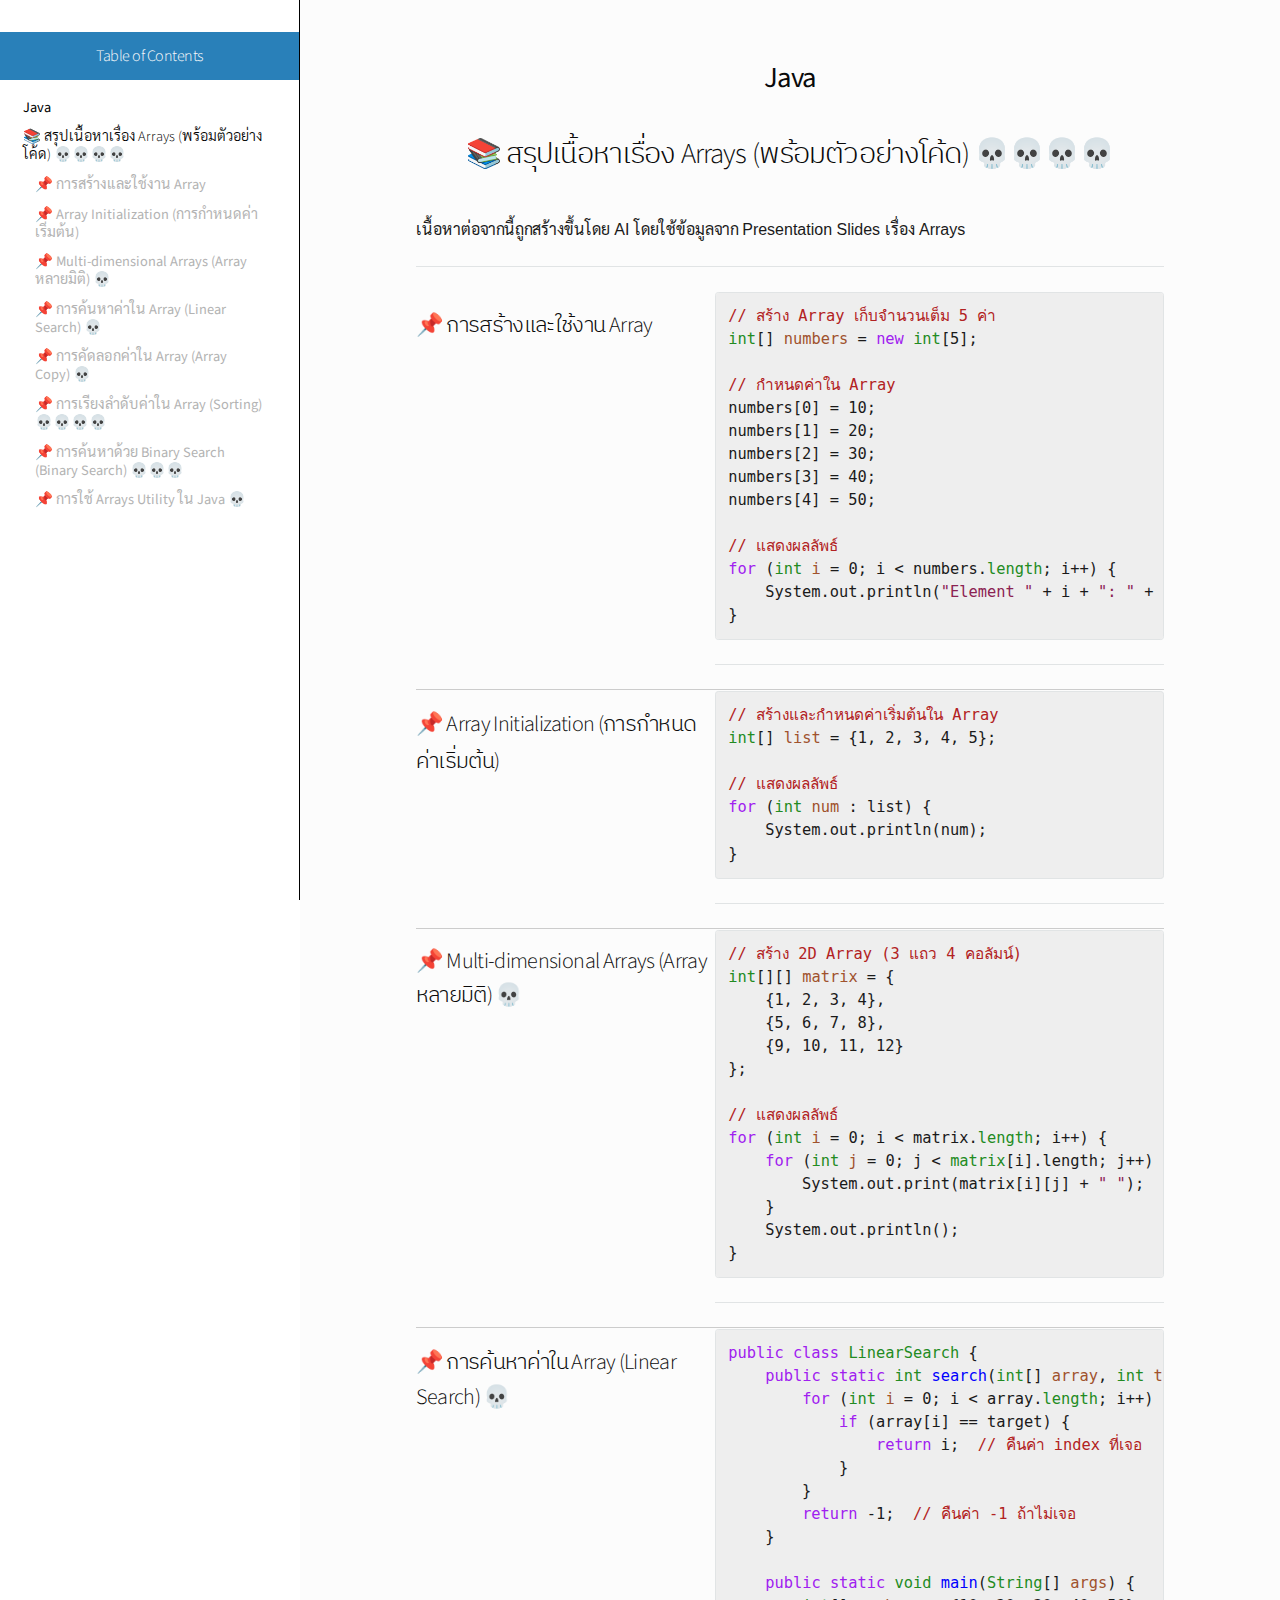
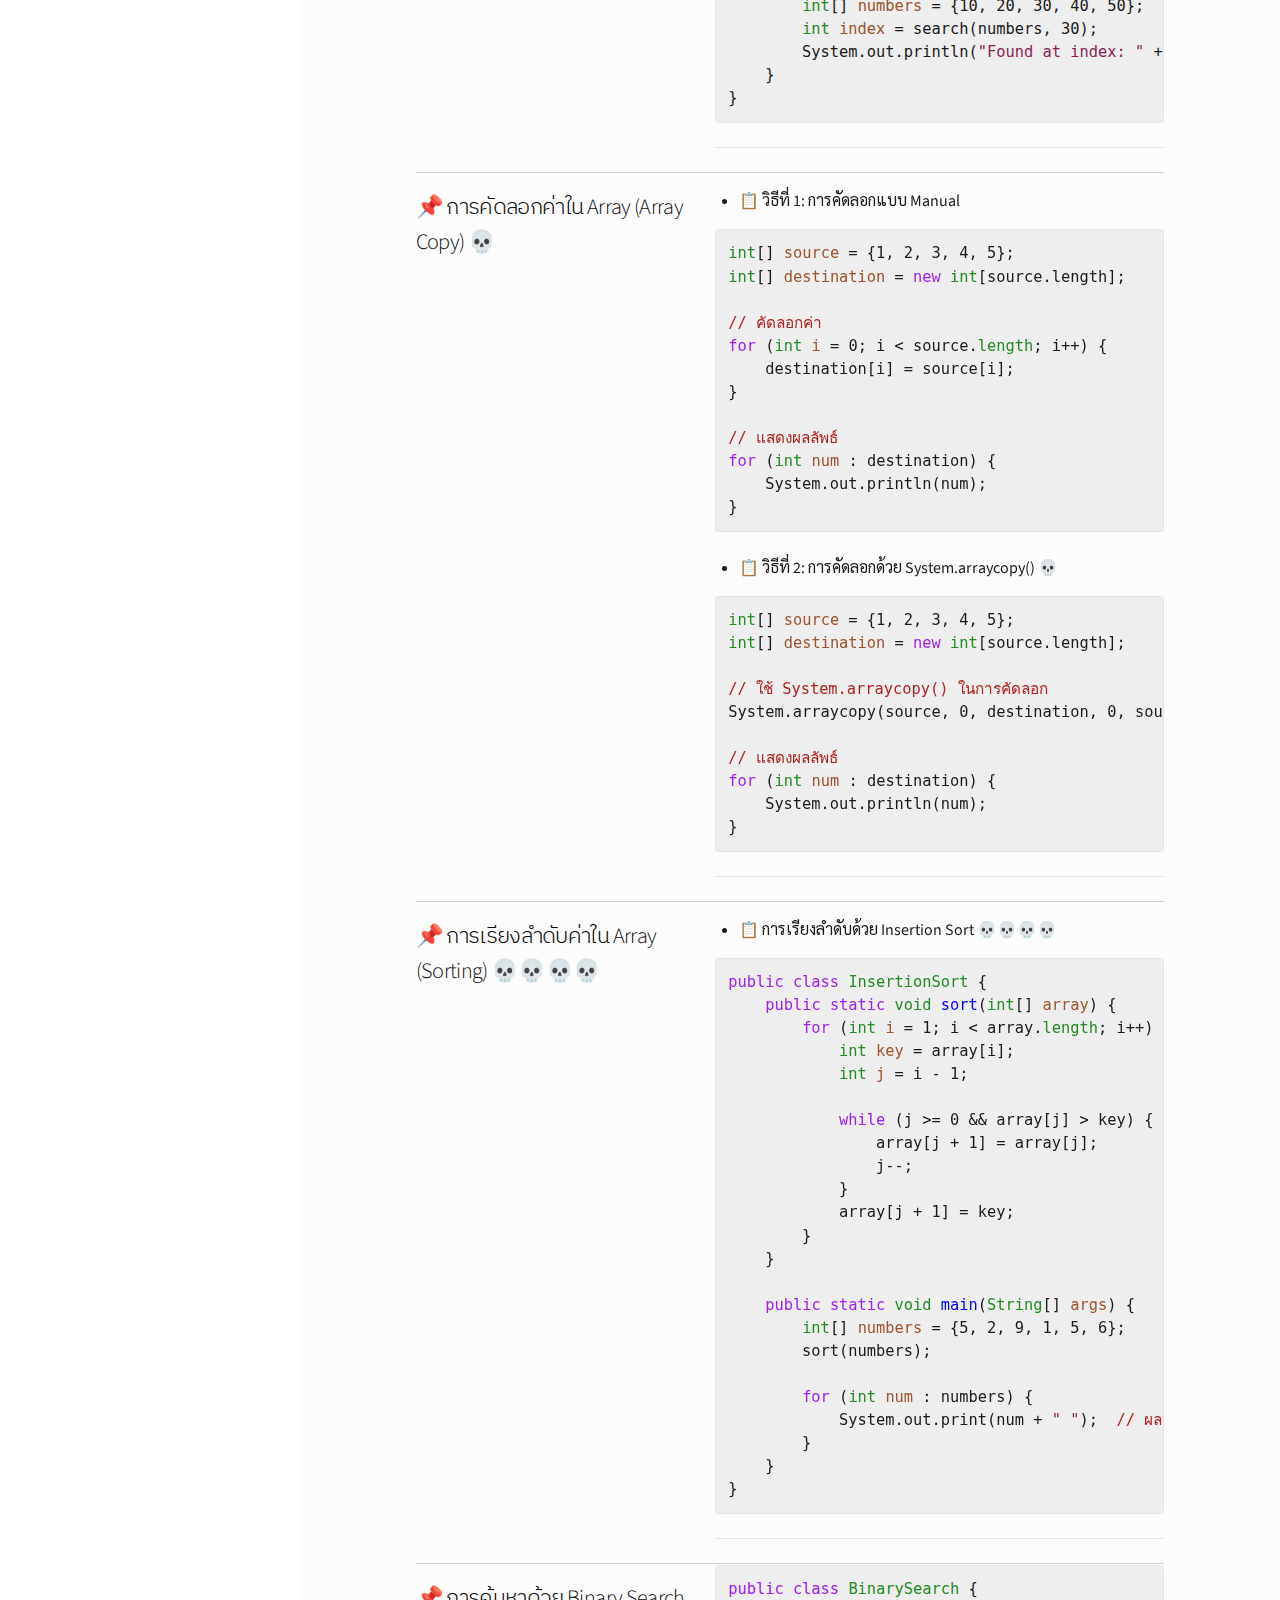
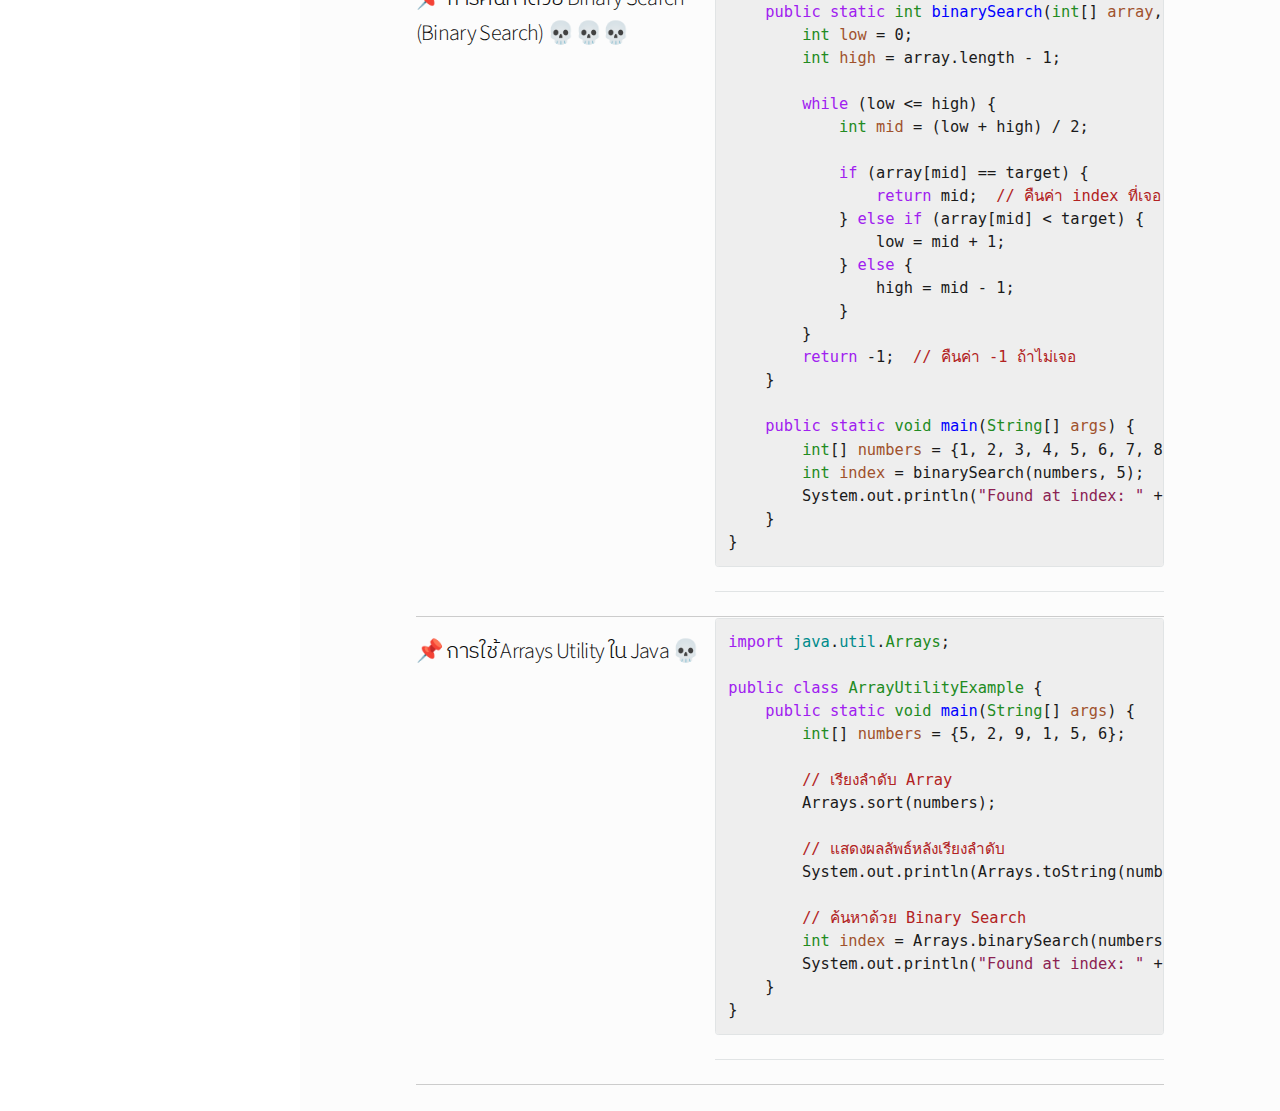
==== public/arrays.html @ 835277ab "initial commit" ====
<?xml version="1.0" encoding="utf-8"?>
<!DOCTYPE html PUBLIC "-//W3C//DTD XHTML 1.0 Strict//EN"
"http://www.w3.org/TR/xhtml1/DTD/xhtml1-strict.dtd">
<html xmlns="http://www.w3.org/1999/xhtml" lang="en" xml:lang="en">
<head>
<meta http-equiv="Content-Type" content="text/html;charset=utf-8" />
<meta name="viewport" content="width=device-width, initial-scale=1" />
<title>&lrm;</title>
<meta name="generator" content="Org Mode" />

<link rel="stylesheet" href="readtheorg.css" />
<link rel="stylesheet" href="rethink_inline.css" />
<link rel="stylesheet" href="src.css" />
<script src="https://ajax.googleapis.com/ajax/libs/jquery/2.1.3/jquery.min.js"></script>
<script src="https://maxcdn.bootstrapcdn.com/bootstrap/3.3.4/js/bootstrap.min.js"></script>
<script type="text/javascript" src="https://fniessen.github.io/org-html-themes/src/lib/js/jquery.stickytableheaders.min.js"></script>
<script type="text/javascript" src="https://fniessen.github.io/org-html-themes/src/readtheorg_theme/js/search.js"></script>
<script type="text/javascript" src="https://fniessen.github.io/org-html-themes/src/readtheorg_theme/js/readtheorg.js"></script>
</head>
<body>
<div id="content" class="content">
<div id="table-of-contents" role="doc-toc">
<h2>Table of Contents</h2>
<div id="text-table-of-contents" role="doc-toc">
<ul>
<li><a href="#orgba8ae16"><b>Java</b></a></li>
<li><a href="#org6c2ae4c">📚 สรุปเนื้อหาเรื่อง Arrays (พร้อมตัวอย่างโค้ด) 💀💀💀💀</a>
<ul>
<li><a href="#orgf9ac65a">📌 การสร้างและใช้งาน Array</a></li>
<li><a href="#org10463c4">📌 Array Initialization (การกำหนดค่าเริ่มต้น)</a></li>
<li><a href="#org6b48ac8">📌 Multi-dimensional Arrays (Array หลายมิติ) 💀</a></li>
<li><a href="#org9be38f9">📌 การค้นหาค่าใน Array (Linear Search) 💀</a></li>
<li><a href="#org28317d0">📌 การคัดลอกค่าใน Array (Array Copy) 💀</a></li>
<li><a href="#orgfc214a1">📌 การเรียงลำดับค่าใน Array (Sorting) 💀💀💀💀</a></li>
<li><a href="#org8a6f47d">📌 การค้นหาด้วย Binary Search (Binary Search) 💀💀💀</a></li>
<li><a href="#orgbdc8173">📌 การใช้ Arrays Utility ใน Java 💀</a></li>
</ul>
</li>
</ul>
</div>
</div>
<div id="outline-container-orgba8ae16" class="outline-2">
<h2 id="orgba8ae16"><a href="./index.html"><b>Java</b></a></h2>
</div>
<div id="outline-container-org6c2ae4c" class="outline-2">
<h2 id="org6c2ae4c">📚 สรุปเนื้อหาเรื่อง Arrays (พร้อมตัวอย่างโค้ด) 💀💀💀💀</h2>
<div class="outline-text-2" id="text-org6c2ae4c">
<p>
<b>เนื้อหาต่อจากนี้ถูกสร้างขึ้นโดย AI โดยใช้ข้อมูลจาก Presentation Slides เรื่อง Arrays</b>
</p>

<hr />
</div>

<div id="outline-container-orgf9ac65a" class="outline-3">
<h3 id="orgf9ac65a">📌 การสร้างและใช้งาน Array</h3>
<div class="outline-text-3" id="text-orgf9ac65a">
<div class="org-src-container">
<pre class="src src-java"><span class="org-comment-delimiter">// </span><span class="org-comment">&#3626;&#3619;&#3657;&#3634;&#3591; Array &#3648;&#3585;&#3655;&#3610;&#3592;&#3635;&#3609;&#3623;&#3609;&#3648;&#3605;&#3655;&#3617; 5 &#3588;&#3656;&#3634;</span>
<span class="org-type">int</span>[] <span class="org-variable-name">numbers</span> = <span class="org-keyword">new</span> <span class="org-type">int</span>[5];

<span class="org-comment-delimiter">// </span><span class="org-comment">&#3585;&#3635;&#3627;&#3609;&#3604;&#3588;&#3656;&#3634;&#3651;&#3609; Array</span>
numbers[0] = 10;
numbers[1] = 20;
numbers[2] = 30;
numbers[3] = 40;
numbers[4] = 50;

<span class="org-comment-delimiter">// </span><span class="org-comment">&#3649;&#3626;&#3604;&#3591;&#3612;&#3621;&#3621;&#3633;&#3614;&#3608;&#3660;</span>
<span class="org-keyword">for</span> (<span class="org-type">int</span> <span class="org-variable-name">i</span> = 0; i &lt; numbers.<span class="org-type">length</span>; i++) {
    System.out.println(<span class="org-string">"Element "</span> + i + <span class="org-string">": "</span> + numbers[i]);
}
</pre>
</div>

<hr />
</div>
</div>

<div id="outline-container-org10463c4" class="outline-3">
<h3 id="org10463c4">📌 Array Initialization (การกำหนดค่าเริ่มต้น)</h3>
<div class="outline-text-3" id="text-org10463c4">
<div class="org-src-container">
<pre class="src src-java"><span class="org-comment-delimiter">// </span><span class="org-comment">&#3626;&#3619;&#3657;&#3634;&#3591;&#3649;&#3621;&#3632;&#3585;&#3635;&#3627;&#3609;&#3604;&#3588;&#3656;&#3634;&#3648;&#3619;&#3636;&#3656;&#3617;&#3605;&#3657;&#3609;&#3651;&#3609; Array</span>
<span class="org-type">int</span>[] <span class="org-variable-name">list</span> = {1, 2, 3, 4, 5};

<span class="org-comment-delimiter">// </span><span class="org-comment">&#3649;&#3626;&#3604;&#3591;&#3612;&#3621;&#3621;&#3633;&#3614;&#3608;&#3660;</span>
<span class="org-keyword">for</span> (<span class="org-type">int</span> <span class="org-variable-name">num</span> : list) {
    System.out.println(num);
}
</pre>
</div>

<hr />
</div>
</div>

<div id="outline-container-org6b48ac8" class="outline-3">
<h3 id="org6b48ac8">📌 Multi-dimensional Arrays (Array หลายมิติ) 💀</h3>
<div class="outline-text-3" id="text-org6b48ac8">
<div class="org-src-container">
<pre class="src src-java"><span class="org-comment-delimiter">// </span><span class="org-comment">&#3626;&#3619;&#3657;&#3634;&#3591; 2D Array (3 &#3649;&#3606;&#3623; 4 &#3588;&#3629;&#3621;&#3633;&#3617;&#3609;&#3660;)</span>
<span class="org-type">int</span>[][] <span class="org-variable-name">matrix</span> = {
    {1, 2, 3, 4},
    {5, 6, 7, 8},
    {9, 10, 11, 12}
};

<span class="org-comment-delimiter">// </span><span class="org-comment">&#3649;&#3626;&#3604;&#3591;&#3612;&#3621;&#3621;&#3633;&#3614;&#3608;&#3660;</span>
<span class="org-keyword">for</span> (<span class="org-type">int</span> <span class="org-variable-name">i</span> = 0; i &lt; matrix.<span class="org-type">length</span>; i++) {
    <span class="org-keyword">for</span> (<span class="org-type">int</span> <span class="org-variable-name">j</span> = 0; j &lt; <span class="org-type">matrix</span>[i].length; j++) {
        System.out.print(matrix[i][j] + <span class="org-string">" "</span>);
    }
    System.out.println();
}
</pre>
</div>

<hr />
</div>
</div>

<div id="outline-container-org9be38f9" class="outline-3">
<h3 id="org9be38f9">📌 การค้นหาค่าใน Array (Linear Search) 💀</h3>
<div class="outline-text-3" id="text-org9be38f9">
<div class="org-src-container">
<pre class="src src-java"><span class="org-keyword">public</span> <span class="org-keyword">class</span> <span class="org-type">LinearSearch</span> {
    <span class="org-keyword">public</span> <span class="org-keyword">static</span> <span class="org-type">int</span> <span class="org-function-name">search</span>(<span class="org-type">int</span>[] <span class="org-variable-name">array</span>, <span class="org-type">int</span> <span class="org-variable-name">target</span>) {
        <span class="org-keyword">for</span> (<span class="org-type">int</span> <span class="org-variable-name">i</span> = 0; i &lt; array.<span class="org-type">length</span>; i++) {
            <span class="org-keyword">if</span> (array[i] == target) {
                <span class="org-keyword">return</span> i;  <span class="org-comment-delimiter">// </span><span class="org-comment">&#3588;&#3639;&#3609;&#3588;&#3656;&#3634; index &#3607;&#3637;&#3656;&#3648;&#3592;&#3629;</span>
            }
        }
        <span class="org-keyword">return</span> -1;  <span class="org-comment-delimiter">// </span><span class="org-comment">&#3588;&#3639;&#3609;&#3588;&#3656;&#3634; -1 &#3606;&#3657;&#3634;&#3652;&#3617;&#3656;&#3648;&#3592;&#3629;</span>
    }

    <span class="org-keyword">public</span> <span class="org-keyword">static</span> <span class="org-type">void</span> <span class="org-function-name">main</span>(<span class="org-type">String</span>[] <span class="org-variable-name">args</span>) {
        <span class="org-type">int</span>[] <span class="org-variable-name">numbers</span> = {10, 20, 30, 40, 50};
        <span class="org-type">int</span> <span class="org-variable-name">index</span> = search(numbers, 30);
        System.out.println(<span class="org-string">"Found at index: "</span> + index);  <span class="org-comment-delimiter">// </span><span class="org-comment">&#3612;&#3621;&#3621;&#3633;&#3614;&#3608;&#3660;: Found at index: 2</span>
    }
}
</pre>
</div>

<hr />
</div>
</div>

<div id="outline-container-org28317d0" class="outline-3">
<h3 id="org28317d0">📌 การคัดลอกค่าใน Array (Array Copy) 💀</h3>
<div class="outline-text-3" id="text-org28317d0">
<ul class="org-ul">
<li>📋 <b>วิธีที่ 1: การคัดลอกแบบ Manual</b></li>
</ul>
<div class="org-src-container">
<pre class="src src-java"><span class="org-type">int</span>[] <span class="org-variable-name">source</span> = {1, 2, 3, 4, 5};
<span class="org-type">int</span>[] <span class="org-variable-name">destination</span> = <span class="org-keyword">new</span> <span class="org-type">int</span>[source.length];

<span class="org-comment-delimiter">// </span><span class="org-comment">&#3588;&#3633;&#3604;&#3621;&#3629;&#3585;&#3588;&#3656;&#3634;</span>
<span class="org-keyword">for</span> (<span class="org-type">int</span> <span class="org-variable-name">i</span> = 0; i &lt; source.<span class="org-type">length</span>; i++) {
    destination[i] = source[i];
}

<span class="org-comment-delimiter">// </span><span class="org-comment">&#3649;&#3626;&#3604;&#3591;&#3612;&#3621;&#3621;&#3633;&#3614;&#3608;&#3660;</span>
<span class="org-keyword">for</span> (<span class="org-type">int</span> <span class="org-variable-name">num</span> : destination) {
    System.out.println(num);
}
</pre>
</div>

<ul class="org-ul">
<li>📋 <b>วิธีที่ 2: การคัดลอกด้วย System.arraycopy()</b> 💀</li>
</ul>
<div class="org-src-container">
<pre class="src src-java"><span class="org-type">int</span>[] <span class="org-variable-name">source</span> = {1, 2, 3, 4, 5};
<span class="org-type">int</span>[] <span class="org-variable-name">destination</span> = <span class="org-keyword">new</span> <span class="org-type">int</span>[source.length];

<span class="org-comment-delimiter">// </span><span class="org-comment">&#3651;&#3594;&#3657; System.arraycopy() &#3651;&#3609;&#3585;&#3634;&#3619;&#3588;&#3633;&#3604;&#3621;&#3629;&#3585;</span>
System.arraycopy(source, 0, destination, 0, source.length);

<span class="org-comment-delimiter">// </span><span class="org-comment">&#3649;&#3626;&#3604;&#3591;&#3612;&#3621;&#3621;&#3633;&#3614;&#3608;&#3660;</span>
<span class="org-keyword">for</span> (<span class="org-type">int</span> <span class="org-variable-name">num</span> : destination) {
    System.out.println(num);
}
</pre>
</div>

<hr />
</div>
</div>

<div id="outline-container-orgfc214a1" class="outline-3">
<h3 id="orgfc214a1">📌 การเรียงลำดับค่าใน Array (Sorting) 💀💀💀💀</h3>
<div class="outline-text-3" id="text-orgfc214a1">
<ul class="org-ul">
<li>📋 <b>การเรียงลำดับด้วย Insertion Sort</b> 💀💀💀💀</li>
</ul>
<div class="org-src-container">
<pre class="src src-java"><span class="org-keyword">public</span> <span class="org-keyword">class</span> <span class="org-type">InsertionSort</span> {
    <span class="org-keyword">public</span> <span class="org-keyword">static</span> <span class="org-type">void</span> <span class="org-function-name">sort</span>(<span class="org-type">int</span>[] <span class="org-variable-name">array</span>) {
        <span class="org-keyword">for</span> (<span class="org-type">int</span> <span class="org-variable-name">i</span> = 1; i &lt; array.<span class="org-type">length</span>; i++) {
            <span class="org-type">int</span> <span class="org-variable-name">key</span> = array[i];
            <span class="org-type">int</span> <span class="org-variable-name">j</span> = i - 1;

            <span class="org-keyword">while</span> (j &gt;= 0 &amp;&amp; array[j] &gt; key) {
                array[j + 1] = array[j];
                j--;
            }
            array[j + 1] = key;
        }
    }

    <span class="org-keyword">public</span> <span class="org-keyword">static</span> <span class="org-type">void</span> <span class="org-function-name">main</span>(<span class="org-type">String</span>[] <span class="org-variable-name">args</span>) {
        <span class="org-type">int</span>[] <span class="org-variable-name">numbers</span> = {5, 2, 9, 1, 5, 6};
        sort(numbers);

        <span class="org-keyword">for</span> (<span class="org-type">int</span> <span class="org-variable-name">num</span> : numbers) {
            System.out.print(num + <span class="org-string">" "</span>);  <span class="org-comment-delimiter">// </span><span class="org-comment">&#3612;&#3621;&#3621;&#3633;&#3614;&#3608;&#3660;: 1 2 5 5 6 9</span>
        }
    }
}
</pre>
</div>

<hr />
</div>
</div>

<div id="outline-container-org8a6f47d" class="outline-3">
<h3 id="org8a6f47d">📌 การค้นหาด้วย Binary Search (Binary Search) 💀💀💀</h3>
<div class="outline-text-3" id="text-org8a6f47d">
<div class="org-src-container">
<pre class="src src-java"><span class="org-keyword">public</span> <span class="org-keyword">class</span> <span class="org-type">BinarySearch</span> {
    <span class="org-keyword">public</span> <span class="org-keyword">static</span> <span class="org-type">int</span> <span class="org-function-name">binarySearch</span>(<span class="org-type">int</span>[] <span class="org-variable-name">array</span>, <span class="org-type">int</span> <span class="org-variable-name">target</span>) {
        <span class="org-type">int</span> <span class="org-variable-name">low</span> = 0;
        <span class="org-type">int</span> <span class="org-variable-name">high</span> = array.length - 1;

        <span class="org-keyword">while</span> (low &lt;= high) {
            <span class="org-type">int</span> <span class="org-variable-name">mid</span> = (low + high) / 2;

            <span class="org-keyword">if</span> (array[mid] == target) {
                <span class="org-keyword">return</span> mid;  <span class="org-comment-delimiter">// </span><span class="org-comment">&#3588;&#3639;&#3609;&#3588;&#3656;&#3634; index &#3607;&#3637;&#3656;&#3648;&#3592;&#3629;</span>
            } <span class="org-keyword">else</span> <span class="org-keyword">if</span> (array[mid] &lt; target) {
                low = mid + 1;
            } <span class="org-keyword">else</span> {
                high = mid - 1;
            }
        }
        <span class="org-keyword">return</span> -1;  <span class="org-comment-delimiter">// </span><span class="org-comment">&#3588;&#3639;&#3609;&#3588;&#3656;&#3634; -1 &#3606;&#3657;&#3634;&#3652;&#3617;&#3656;&#3648;&#3592;&#3629;</span>
    }

    <span class="org-keyword">public</span> <span class="org-keyword">static</span> <span class="org-type">void</span> <span class="org-function-name">main</span>(<span class="org-type">String</span>[] <span class="org-variable-name">args</span>) {
        <span class="org-type">int</span>[] <span class="org-variable-name">numbers</span> = {1, 2, 3, 4, 5, 6, 7, 8, 9};
        <span class="org-type">int</span> <span class="org-variable-name">index</span> = binarySearch(numbers, 5);
        System.out.println(<span class="org-string">"Found at index: "</span> + index);  <span class="org-comment-delimiter">// </span><span class="org-comment">&#3612;&#3621;&#3621;&#3633;&#3614;&#3608;&#3660;: Found at index: 4</span>
    }
}
</pre>
</div>

<hr />
</div>
</div>

<div id="outline-container-orgbdc8173" class="outline-3">
<h3 id="orgbdc8173">📌 การใช้ Arrays Utility ใน Java 💀</h3>
<div class="outline-text-3" id="text-orgbdc8173">
<div class="org-src-container">
<pre class="src src-java"><span class="org-keyword">import</span> <span class="org-constant">java</span>.<span class="org-constant">util</span>.<span class="org-type">Arrays</span>;

<span class="org-keyword">public</span> <span class="org-keyword">class</span> <span class="org-type">ArrayUtilityExample</span> {
    <span class="org-keyword">public</span> <span class="org-keyword">static</span> <span class="org-type">void</span> <span class="org-function-name">main</span>(<span class="org-type">String</span>[] <span class="org-variable-name">args</span>) {
        <span class="org-type">int</span>[] <span class="org-variable-name">numbers</span> = {5, 2, 9, 1, 5, 6};

        <span class="org-comment-delimiter">// </span><span class="org-comment">&#3648;&#3619;&#3637;&#3618;&#3591;&#3621;&#3635;&#3604;&#3633;&#3610; Array</span>
        Arrays.sort(numbers);

        <span class="org-comment-delimiter">// </span><span class="org-comment">&#3649;&#3626;&#3604;&#3591;&#3612;&#3621;&#3621;&#3633;&#3614;&#3608;&#3660;&#3627;&#3621;&#3633;&#3591;&#3648;&#3619;&#3637;&#3618;&#3591;&#3621;&#3635;&#3604;&#3633;&#3610;</span>
        System.out.println(Arrays.toString(numbers));  <span class="org-comment-delimiter">// </span><span class="org-comment">&#3612;&#3621;&#3621;&#3633;&#3614;&#3608;&#3660;: [1, 2, 5, 5, 6, 9]</span>

        <span class="org-comment-delimiter">// </span><span class="org-comment">&#3588;&#3657;&#3609;&#3627;&#3634;&#3604;&#3657;&#3623;&#3618; Binary Search</span>
        <span class="org-type">int</span> <span class="org-variable-name">index</span> = Arrays.binarySearch(numbers, 5);
        System.out.println(<span class="org-string">"Found at index: "</span> + index);  <span class="org-comment-delimiter">// </span><span class="org-comment">&#3612;&#3621;&#3621;&#3633;&#3614;&#3608;&#3660;: 2</span>
    }
}
</pre>
</div>

<hr />
</div>
</div>
</div>
</div>
<div id="postamble" class="status">
<p class="creator"><a href="https://www.gnu.org/software/emacs/">Emacs</a> 29.4 (<a href="https://orgmode.org">Org</a> mode 9.6.15)</p>
</div>
</body>
</html>
---- public/readtheorg.css ----
@import url("https://fonts.googleapis.com/css?family=Lato:400,700,400italic,700italic|Roboto+Slab:400,700|Inconsolata:400,700");
@import url("https://maxcdn.bootstrapcdn.com/font-awesome/4.3.0/css/font-awesome.min.css");

/* h1,h2,h3,h4,h5,h6,legend{ */
/*     font-family:"Roboto Slab","ff-tisa-web-pro","Georgia",Arial,sans-serif; */
/*     font-weight:700; */
/*     margin-top:0; */
/* } */

html{
    -ms-text-size-adjust:100%;
    -webkit-text-size-adjust:100%;
    font-size:100%;
    height:100%;
}

body{
    background:#edf0f2;
    color:#404040;
    font-family:"Lato","proxima-nova","Helvetica Neue",Arial,sans-serif;
    font-weight:normal;
    margin:0;
    min-height:100%;
}

#content{
    background:#fcfcfc;
    margin-left:300px;
    /* margin:auto; */
    max-width:800px;
    min-height:100%;
    padding:1.618em 3.236em;
}

p{
    font-size:16px;
    line-height:24px;
    margin:0px 0px 24px 0px;
}


blockquote{
    background-color: #F0F0F0;
    border-left:5px solid #CCCCCC;
    font-style:italic;
    line-height:24px;
    margin:0px 0px 24px 0px;
    /* margin-left:24px; */
    padding: 6px 20px;
}

ul,ol,dl{
    line-height:24px;
    list-style-image:none;
    /* list-style:none; */
    margin:0px 0px 24px 0px;
    padding:0;
}

li{
    margin-left: 24px;
}

dd{
    margin:0;
}

#content .section ul,#content .toctree-wrapper ul,article ul{
    list-style:disc;
    line-height:24px;
    margin-bottom:24px}

#content .section ul li,#content .toctree-wrapper ul li,article ul li{
    list-style:disc;
    margin-left:24px}

#content .section ul li p:last-child,#content .toctree-wrapper ul li p:last-child,article ul li p:last-child{
                                                                                                                                  margin-bottom:0}

#content .section ul li ul,#content .toctree-wrapper ul li ul,article ul li ul{
    margin-bottom:0}

#content .section ul li li,#content .toctree-wrapper ul li li,article ul li li{
    list-style:circle}

#content .section ul li li li,#content .toctree-wrapper ul li li li,article ul li li li{
    list-style:square}

#content .section ul li ol li,#content .toctree-wrapper ul li ol li,article ul li ol li{
    list-style:decimal}

#content .section ol,#content ol,article ol{
    list-style:decimal;
    line-height:24px;
    margin-bottom:24px}

#content .section ol li,#content ol li,article ol li{
    list-style:decimal;
    margin-left:24px}

#content .section ol li p:last-child,#content ol li p:last-child,article ol li p:last-child{
                                                                                                                           margin-bottom:0}

#content .section ol li ul,#content ol li ul,article ol li ul{
    margin-bottom:0}

#content .section ol li ul li,#content ol li ul li,article ol li ul li{
    list-style:disc}

dl dt{
    font-weight:bold;
}

dl p,dl table,dl ul,dl ol{
    margin-bottom:12px !important;
}

dl dd{
    margin:0 0 12px 24px;
}

@media print{
    .codeblock,pre.src{
        white-space:pre.src-wrap}
}

@media print{
    html,body,section{
        background:none !important}

    *{
        box-shadow:none !important;
        text-shadow:none !important;
        filter:none !important;
        -ms-filter:none !important}

    a,a:visited{
          text-decoration:underline}

    pre.src,blockquote{
        page-break-inside:avoid}

    thead{
        display:table-header-group}

    tr,img{
        page-break-inside:avoid}

    img{
        max-width:100% !important}

    @page{
        margin:0.5cm}

    p,h2,h3{
        orphans:3;
        widows:3}

    h2,h3{
        page-break-after:avoid}
}

@media print{
    #postamble{
        display:none}

    #content{
        margin-left:0}
}

@media print{
    #table-of-contents{
        display:none}

    @page{
        size: auto;
        margin: 25mm 25mm 25mm 25mm;}

    body {
        margin: 0px;}
}

@media screen and (max-width: 768px){
}

@media only screen and (max-width: 480px){
}

@media screen and (max-width: 768px){
    .tablet-hide{
        display:none}
}

@media screen and (max-width: 480px){
    .mobile-hide{
        display:none}
}

@media screen and (max-width: 480px){
}

@media screen and (max-width: 768px){
    #content{
        margin-left:0}

    #content{
        padding:1.618em}

    #content.shift{
        position:fixed;
        min-width:100%;
        left:85%;
        top:0;
        height:100%;
        overflow:hidden}
}

@media screen and (min-width: 1400px){
    #content{
        background:rgba(0,0,0,0.05)}

    #content{
        background:#fcfcfc}
}

@media screen and (max-width: 768px){
    #copyright{
        width:85%;
        display:none}

    #copyright.shift{
        display:block}

    img{
        width:100%;
        height:auto}
}

@media screen and (max-width: 480px){
    #content .sidebar{
        width:100%}
    #content {
        padding: 0;
    }
}

code{
    background:#fff;
    border:solid 1px #e1e4e5;
    /* color:#000;  for clickable code */
    font-family:Consolas,"Andale Mono WT","Andale Mono","Lucida Console","Lucida Sans Typewriter","DejaVu Sans Mono","Bitstream Vera Sans Mono","Liberation Mono","Nimbus Mono L",Monaco,"Courier New",Courier,monospace;
    font-size:75%;
    max-width:100%;
    overflow-x:auto;
    padding:0 5px;
    white-space:nowrap;
}

.codeblock-example{
    border:1px solid #e1e4e5;
    border-bottom:none;
    padding:24px;
    padding-top:48px;
    font-weight:500;
    background:#fff;
    position:relative}

.codeblock-example:after{
    content:"Example";
    position:absolute;
    top:0px;
    left:0px;
    background:#9B59B6;
    color:#fff;
    padding:6px 12px}

.codeblock-example.prettyprint-example-only{
    border:1px solid #e1e4e5;
    margin-bottom:24px}

.codeblock,pre.src,#content .literal-block{
    border:1px solid #e1e4e5;
    padding:12px;
    overflow-x:auto;
    background:#fff;
    margin:1px 0 24px 0}

pre.src{
    /* color:#404040; */
    display:block;
    font-family:Consolas,"Andale Mono WT","Andale Mono","Lucida Console","Lucida Sans Typewriter","DejaVu Sans Mono","Bitstream Vera Sans Mono","Liberation Mono","Nimbus Mono L",Monaco,"Courier New",Courier,monospace;
    font-size:12px;
    line-height:1.5;
    margin:1px 0px 24px 0px;
    overflow:auto;
    padding:12px;
    white-space:pre;
}

.example{
    background:#f3f6f6;
    border:1px solid #e1e4e5;
    color:#404040;
    font-size: 12px;
    line-height: 1.5;
    margin-bottom:24px;
    padding:12px;
    overflow: auto;
}

table{
    border-collapse:collapse;
    border-spacing:0;
    empty-cells:show;
    margin-bottom:24px;
    border-bottom:1px solid #e1e4e5;
}

td{
    vertical-align:top}

table td,table th{
    font-size:90%;
    margin:0;
    overflow:visible;
    padding:8px 16px;
    background-color:white;
    border:1px solid #e1e4e5;
}

table thead th{
    font-weight:bold;
    border-top:3px solid #e1e4e5;
    border-bottom:1px solid #e1e4e5;
}

table caption{
    color:#000;
    font:italic 85%/1 arial,sans-serif;
    padding:1em 0;
}

table tr:nth-child(2n-1) td{
    background-color:#f3f6f6;
}

table tr:nth-child(2n) td{
    background-color:white;
}

.figure p{
    color:#000;
    font:italic 85%/1 arial,sans-serif;
    padding:1em 0;
}

.rotate-90{
    -webkit-transform:rotate(90deg);
    -moz-transform:rotate(90deg);
    -ms-transform:rotate(90deg);
    -o-transform:rotate(90deg);
    transform:rotate(90deg);
}

.rotate-270{
    -webkit-transform:rotate(270deg);
    -moz-transform:rotate(270deg);
    -ms-transform:rotate(270deg);
    -o-transform:rotate(270deg);
    transform:rotate(270deg);
}

#toggle-sidebar,
#table-of-contents .close-sidebar {
    display: none;
}

@media screen and (max-width: 768px) {
    #table-of-contents {
        display: none;
        width: 60%;
    }

    #table-of-contents h2 a {
        display: block;
    }

    #table-of-contents:target {
        display: block;
    }

    #copyright, #postamble {
        display: none;
    }

    #toggle-sidebar {
        display: block;
        margin-bottom: 1.6em;
        padding: 0.6em;
        text-align: center;
    }

    #toggle-sidebar h2 {
        background-color:#2980B9;
        width:100%;
        height:50px;
        left:0;
        top:0;
        color: white;
        font-size: 100%;
        line-height: 50px;
        position:fixed;
        margin: 0;
        padding: 0;
        opacity:0.7;
        z-index: 10;
    }

    #table-of-contents .close-sidebar {
       color: rgba(255, 255, 255, 0.3);
       display: inline-block;
       margin: 0px 10px 0px 45px;
       padding: 10px;
    }
}

*{
    -webkit-box-sizing:border-box;
    -moz-box-sizing:border-box;
    box-sizing:border-box;
}

figcaption,figure,footer,header,hgroup,nav{
    display:block}

ins{
    background:#ff9;
    color:#000;
    text-decoration:none}

mark{
    background:#ff0;
    color:#000;
    font-style:italic;
    font-weight:bold}

small{
    font-size:85%}

sub,sup{
    font-size:75%;
    line-height:0;
    position:relative;
    vertical-align:baseline}

sup{
    top:-0.5em}

sub{
    bottom:-0.25em}

img{
    -ms-interpolation-mode:bicubic;
    vertical-align:middle;
    max-width:100%}

svg:not(:root){
    overflow:hidden}

figure{
    margin:0}

label{
    cursor:pointer}

legend{
    border:0;
    margin-left:-7px;
    padding:0;
    white-space:normal}

.fa:before,#content .admonition-title:before,#content h1 .headerlink:before,#content h2 .headerlink:before,#content h3 .headerlink:before,#content h4 .headerlink:before,#content h5 .headerlink:before,#content h6 .headerlink:before,#content dl dt .headerlink:before,.icon:before,.wy-dropdown .caret:before,.wy-inline-validate.wy-inline-validate-success .wy-input-context:before,.wy-inline-validate.wy-inline-validate-danger .wy-input-context:before,.wy-inline-validate.wy-inline-validate-warning .wy-input-context:before,.wy-inline-validate.wy-inline-validate-info .wy-input-context:before,.wy-alert,#content .note,#content .attention,#content .caution,#content .danger,#content .error,#content .hint,#content .important,#content .tip,#content .warning,#content .seealso,#content .admonitiontodo,.btn,input[type="text"],input[type="password"],input[type="email"],input[type="url"],input[type="date"],input[type="month"],input[type="time"],input[type="datetime"],input[type="datetime-local"],input[type="week"],input[type="number"],input[type="search"],input[type="tel"],input[type="color"],select,textarea,#table-of-contents li.on a,#table-of-contents li.current>a,.wy-side-nav-search>a,.wy-side-nav-search .wy-dropdown>a,.wy-nav-top a{
    -webkit-font-smoothing:antialiased}

/*!
 *  Font Awesome 4.1.0 by @davegandy - http://fontawesome.io - @fontawesome
 *  License - http://fontawesome.io/license (Font: SIL OFL 1.1, CSS: MIT License)
 */@font-face{
    font-family:'FontAwesome';
    src:url("../fonts/fontawesome-webfont.eot?v=4.1.0");
    src:url("../fonts/fontawesome-webfont.eot?#iefix&v=4.1.0") format("embedded-opentype"),url("../fonts/fontawesome-webfont.woff?v=4.1.0") format("woff"),url("../fonts/fontawesome-webfont.ttf?v=4.1.0") format("truetype"),url("../fonts/fontawesome-webfont.svg?v=4.1.0#fontawesomeregular") format("svg");
    font-weight:normal;
    font-style:normal}

.fa,#content .admonition-title,.icon{
    display:inline-block;
    font-family:FontAwesome;
    font-style:normal;
    font-weight:normal;
    line-height:1;
    -webkit-font-smoothing:antialiased;
    -moz-osx-font-smoothing:grayscale}

.fa-ul{
    padding-left:0;
    margin-left:2.14286em;
    list-style-type:none}

.fa-ul>li{
    position:relative}

.fa-li{
    position:absolute;
    left:-2.14286em;
    width:2.14286em;
    top:0.14286em;
    text-align:center}

.fa-li.fa-lg{
    left:-1.85714em}

.fa-border{
    padding:.2em .25em .15em;
    border:solid 0.08em #eee;
    border-radius:.1em}

.fa,#content .admonition-title{
    font-family:inherit}

.fa:before,#content .admonition-title:before{
    font-family:"FontAwesome";
    display:inline-block;
    font-style:normal;
    font-weight:normal;
    line-height:1;
    text-decoration:inherit}

a .fa,a #content .admonition-title,#content a .admonition-title{
    display:inline-block;
    text-decoration:inherit}

.nav #content .admonition-title,#content .nav .admonition-title,.nav .icon{
    display:inline}

.wy-alert-title,#content .admonition-title{
    color:#fff;
    font-weight:bold;
    display:block;
    color:#fff;
    /* background:#6ab0de; */
    /* margin:-12px; */
    padding:6px 12px;
    margin-bottom:0px}

.admonition-title + div{
    padding: 12px;
    margin-bottom: 24px;
}

.admonition-title + div > p{
    margin: 0;
}

.danger + div, .error + div, #content .danger,#content .error{
    background:#fdf3f2}

.wy-alert.wy-alert-warning,#content .wy-alert-warning.note, #content .attention,#content .caution, #content .warning, #content .admonitiontodo, .attention + div, .caution + div, .warning + div, #content .wy-alert-warning.danger,#content .wy-alert-warning.error, #content .wy-alert-warning.hint,#content .wy-alert-warning.important,#content .wy-alert-warning.tip,#content .wy-alert-warning.seealso{
    background:#ffedcc}

#content .admonition-title.note:before, #content .admonition-title.seealso:before,
#content .admonition-title.warning:before, #content .admonition-title.caution:before,
#content .admonition-title.attention:before,
#content .admonition-title.tip:before, #content .admonition-title.hint:before,
#content .admonition-title.important:before,
#content .admonition-title.error:before, #content .admonition-title.danger:before{
    font-family:FontAwesome;
    content: "";}

.seealso + div, .note + div, #content .note,#content .seealso{
    background:#e7f2fa;
}

#content .admonition-title.tip,#content .admonition-title.important,#content .admonition-title.hint{
    line-height: 1;
    background:#1abc9c}

.important + div, .tip + div, .hint + div, #content .important, #content .tip, #content .hint{
    background:#dbfaf4}

#content .admonition-title.note,#content .admonition-title.seealso{
    line-height: 1;
    background:#6ab0de}

#content .admonition-title.warning,#content .admonition-title.caution,#content .admonition-title.attention{
    line-height: 1;
    background:#F0B37E}

#content .admonition-title.error,#content .admonition-title.danger{
    line-height: 1;
    background:#f29f97}

legend{
    display:block;
    width:100%;
    border:0;
    padding:0;
    white-space:normal;
    margin-bottom:24px;
    font-size:150%;
    *margin-left:-7px}

label{
    display:block;
    margin:0 0 0.3125em 0;
    color:#333;
    font-size:90%}

a{
    color:#2980B9;
    text-decoration:none;
    cursor:pointer}


a:hover,a:active{
    outline:0;
}

a:hover{
    color:#3091d1}

a:visited{
    color:#9B59B6}

.left{
    text-align:left}

.center{
    text-align:center}

.right{
    text-align:right}

hr{
    display:block;
    height:1px;
    border:0;
    border-top:1px solid #e1e4e5;
    margin:24px 0;
    padding:0}

#table-of-contents li{
    list-style:none;
    margin-left: 0px;
}

#table-of-contents header{
    height:32px;
    display:inline-block;
    line-height:32px;
    padding:0 1.618em;
    display:block;
    font-weight:bold;
    text-transform:uppercase;
    font-size:80%;
    color:#2980B9;
    white-space:nowrap}

#table-of-contents ul{
    margin-bottom:0}

#table-of-contents li.divide-top{
    border-top:solid 1px #404040}

#table-of-contents li.divide-bottom{
    border-bottom:solid 1px #404040}

#table-of-contents li.current{
    background:#e3e3e3}

#table-of-contents li.current a{
    color:gray;
    border-right:solid 1px #c9c9c9;
    padding:0.4045em 2.427em}

#table-of-contents li.current a:hover{
    background:#d6d6d6}

#table-of-contents li a{
    /* color:#404040; */
    padding:0.4045em 1.618em;
    position:relative;
    /* background:#fcfcfc; */
    border:none;
    /* border-bottom:solid 1px #c9c9c9; */
    /* border-top:solid 1px #c9c9c9; */
    padding-left:1.618em -4px}

#table-of-contents li.on a:hover,#table-of-contents li.current>a:hover{
    background:#fcfcfc}

#table-of-contents li ul li a{
    /* background:#c9c9c9; */
    padding:0.4045em 2.427em}

#table-of-contents li ul li ul li a{
    padding:0.4045em 3.236em}

#table-of-contents li.current ul{
    display:block}

/* #table-of-contents li ul{ */
/*     margin-bottom:0; */
/*     display:none} */

#table-of-contents .local-toc li ul{
    display:block}

#table-of-contents li ul li a{
    margin-bottom:0;
    color:#b3b3b3;
    font-weight:normal}

#table-of-contents a{
    display:inline-block;
    line-height:18px;
    padding:0.4045em 1.618em;
    display:block;
    position:relative;
    font-size:90%;
    color:#000000;
    direction: ltr;
}

#table-of-contents a:hover{
    color: #ffffff !important;
    background-color:#4e4a4a;
    cursor:pointer}

/* #text-table-of-contents { */
/*     overflow:scroll; */
/* } */

#table-of-contents{
    position:fixed;
    top:0;
    left:0;
    width:300px;
    overflow-x:hidden;
    overflow-y:scroll;
    height:100%;
    background:#ffffff;
    z-index:200;
    scrollbar-base-color: #1F1D1D;
    scrollbar-arrow-color: #b3b3b3;
    scrollbar-shadow-color: #1F1D1D;
    scrollbar-track-color : #343131;
    border-right: 1px solid black;
}

#table-of-contents h2{
    z-index:200;
    background-color:#2980B9;
    text-align:center;
    padding:0.809em;
    display:block;
    color:#fcfcfc;
    font-size: 100%;
    margin-bottom:0.809em}

ul.nav > li ul {
    display: none;
}

li.active {
    background-color: #e3e3e3;
}

li.active>a {
    color: black !important;
}

ul.nav>li.active a {
    color: #404040 !important;
}

ul.nav>li.active li.active {
    background-color: #c9c9c9;
}

ul.nav>li.active li.active>a {
    color: black !important;
    border-right:solid 1px #c9c9c9 !important;
    font-weight: bold !important;
    display: block !important;
}

ul.nav>li.active>a {
    background-color: #404040;
    color: white !important;
    border-bottom:solid 1px #c9c9c9 !important; /* XXX Restrict it to 2nd level */
    border-right:solid 1px #c9c9c9 !important;
    font-weight: bold !important;
    display: block !important;
}

li.active>ul {
    display: inline !important;
}
/* ul.nav li ul li { */
/*     display: none; */
/* } */

/* ul.nav li ul li ul li { */
/*     display: none; */
/* } */

/* ul.nav li.active ul li { */
/*     display: inline; */
/* } */

/* ul.nav li.active ul li ul li { */
/*     display: inline; */
/* } */

/* ul.nav li.active ul li a { */
/*     background-color: #E3E3E3; */
/*     color: #8099B0; */
/*     border-right:solid 1px #c9c9c9 !important; */
/* } */

/* ul.nav li.active ul li.active a { */
/*     background-color: #C9C9C9; */
/*     color: black !important; */
/*     font-weight: bold !important; */
/* } */

/* ul.nav li.active ul li.active ul li.active a { */
    /* color: black !important; */
    /* font-weight: bold !important; */
    /* display: block !important; */
/* } */

/* ul.nav li.active ul li.active ul li a { */
/*     color: #808080 !important; */
/*     font-weight: normal !important; */
/*     display: block !important; */
/* } */

/* ul.nav li.active ul li ul li a { */
/*     display: none !important; */
/* } */

/* ul.nav li ul li ul li { */
/*     display: none !important; /\* as long as nav is on multiple levels of ul *\/ */
/*     /\* display: none; /\* as long as nav is on multiple levels of ul *\\/ *\/ */
/* } */

/* ul.nav li ul li ul li ul li { */
/*     display: none !important; /\* as long as nav is on multiple levels of ul *\/ */
/*     /\* display: none; /\* as long as nav is on multiple levels of ul *\\/ *\/ */
/* } */

/* ul.nav li.active > a { */
    /* border-bottom:solid 1px #c9c9c9 !important; /\* XXX Restrict it to 2nd level *\/ */
    /* border-right:solid 1px #c9c9c9 !important; */
/* } */

/* ul.nav li.active a { */
/*     color: gray !important; */
/*     font-weight:bold; */
/*     background-color: white; */
/*     border-right:solid 0px white !important; */
/* } */

/* ul.nav > li.active > a { */
/*     color: black !important; */
/* } */

footer{
    color:#999}

footer p{
    margin-bottom:12px}

#postamble .author {
    font-size: 100%;
    margin-bottom: 0px;
}

#postamble .date {
    font-size: 90%;
    margin-bottom: 0px;
    color: #27AE60;
}

#postamble .creator,#postamble .validation {
    display:none;
}

#copyright a{
    color:#2980B9;
    text-decoration:none}

#copyright .rst-current-version{
    padding:12px;
    background-color:#272525;
    display:block;
    text-align:right;
    font-size:90%;
    cursor:pointer;
    color:#27AE60;
    *zoom:1}

#content img{
    max-width:100%;
}

#content div.figure{
    margin-bottom:24px}

#content div.figure.align-center{
    text-align:center}

#content .section>img,#content .section>a>img{
    margin-bottom:24px}

.verse{
    border-left:5px solid #6AB0DE;
    background-color: #E7F2FA;
    padding: 6px 20px;
    font-style:italic;
}

#content .note .last,#content .attention .last,#content .caution .last,#content .danger .last,#content .error .last,#content .hint .last,#content .important .last,#content .tip .last,#content .warning .last,#content .seealso .last,#content .admonitiontodo .last{
    margin-bottom:0}

#content .admonition-title:before{
    margin-right:4px}

#content .section ol p,#content .section ul p{
    margin-bottom:12px}

#content h1 .headerlink,#content h2 .headerlink,#content h3 .headerlink,#content h4 .headerlink,#content h5 .headerlink,#content h6 .headerlink,#content dl dt .headerlink{
    display:none;
    visibility:hidden;
    font-size:14px}

#content h1 .headerlink:after,#content h2 .headerlink:after,#content h3 .headerlink:after,#content h4 .headerlink:after,#content h5 .headerlink:after,#content h6 .headerlink:after,#content dl dt .headerlink:after{
    visibility:visible;
    content:"";
    font-family:FontAwesome;
    display:inline-block}

#content h1:hover .headerlink,#content h2:hover .headerlink,#content h3:hover .headerlink,#content h4:hover .headerlink,#content h5:hover .headerlink,#content h6:hover .headerlink,#content dl dt:hover .headerlink{
    display:inline-block}

#content .sidebar{
    float:right;
    width:40%;
    display:block;
    margin:0 0 24px 24px;
    padding:24px;
    background:#f3f6f6;
    border:solid 1px #e1e4e5}

#content .sidebar p,#content .sidebar ul,#content .sidebar dl{
    font-size:90%}

#content .sidebar .last{
    margin-bottom:0}

#content .sidebar .sidebar-title{
    display:block;
    font-family:"Roboto Slab","ff-tisa-web-pro","Georgia",Arial,sans-serif;
    font-weight:bold;
    background:#e1e4e5;
    padding:6px 12px;
    margin:-24px;
    margin-bottom:24px;
    font-size:100%}

#content .highlighted{
    background:#F1C40F;
    display:inline-block;
    font-weight:bold;
    padding:0 6px}

#content .footnote-reference,#content .citation-reference{
    vertical-align:super;
    font-size:90%}

span[id*='MathJax-Span']{
    color:#404040}

.math{
    text-align:center}

#footnotes{
    border-top:1px solid #e1e4e5;
    padding-top: 36px;
}

h2.footnotes{
    display:none;
}

.footnum, .footref{
    color: #2980b9;
    font-size: 90%;
    font-family:"Lato","proxima-nova","Helvetica Neue",Arial,sans-serif;
}

.footnum:before, .footref:before{
    content:"[";
}

.footnum:after, .footref:after{
    content:"]";
}

.footpara {
    color: #999;
    font-size: 90%;
    font-family:"Lato","proxima-nova","Helvetica Neue",Arial,sans-serif;
    padding-bottom: 8px;
    padding-left: 16px;
    padding-right: 16px;
    padding-top: 8px;
    line-height: 1.25em;
    /* display: inline; */
}

.todo{
    background-color: #f29f97;
    padding: 0px 4px;
    color: #fff;
}

.WAIT, .nilWAIT{
    background-color: #6AB097;
}

.done{
    background-color: #6ab0de;
    padding: 0px 4px;
    color: #fff;
}

.tag span {
    background-color: #EDEDED;
    border: 1px solid #EDEDED;
    color: #939393;
    cursor: pointer;
    display: block;
    float: right;
    font-size: 80%;
    font-weight: normal;
    margin: 0 3px;
    padding: 1px 2px;
    border-radius: 10px;
}

.tag .FLAGGED {
    background-color: #DB2D27;
    border: 1px solid #DB2D27;
    color: white;
    font-weight: bold;
}

.timestamp {
    font-family: Consolas,"Andale Mono WT","Andale Mono","Lucida Console","Lucida Sans Typewriter","DejaVu Sans Mono","Bitstream Vera Sans Mono","Liberation Mono","Nimbus Mono L",Monaco,"Courier New",Courier,monospace;
    font-size: 90%;
    color: navy;
}

.nav .timestamp {
    color: inherit;
}

.inlinetask {
    background: #FFF9E3;  /* url(dialog-todo.png) no-repeat 10px 8px; */
    border: 3px solid #FFEB8E;
    /* border-right-style: none; */
    /* border-left-style: none; */
    /* padding: 10px 20px 10px 60px; */
    padding: 9px 12px;
    margin-bottom: 24px;
    font-family:"Roboto Slab","ff-tisa-web-pro","Georgia",Arial,sans-serif}

#org-div-home-and-up {
    text-align: right;
    padding-right: 10pt;
}

.underline {
  text-decoration:underline
}

#content{max-width:1800px;}
p{max-width:800px;}
li{max-width:800px;}
---- public/rethink_inline.css ----
@import url("https://fonts.googleapis.com/css2?family=IBM+Plex+Sans+Thai:wght@400;700&display=swap");
@import url("https://fonts.googleapis.com/css?family=Source+Sans+Pro:300,300i,400,400i");
@import url("https://fonts.googleapis.com/css2?family=Sarabun:wght@400;700&display=swap");
:root {
    --font-size-1: 2.4rem;
    --font-size-2: 1.8rem;
    --font-size-3: 1.38rem;
    --font-size-4: 1.2rem;
    --font-size-small: 0.96rem;
    --font-size-xsmall: 0.72rem;
}

html, body {
    padding: 0;
    margin: 0;
    background-color: #fdfdfd;
    font-family: "Source Sans Pro", Helvetica, sans-serif;
    font-weight: 300;
}

body {
    font-family: "Source Sans Pro", Helvetica, sans-serif, "Sarabun";
}

/* Header margin */
h2 {

    margin-top: 2rem;
    margin-bottom: 1.5rem;
}
h3, h4 {
    margin-top: 1rem;
    margin-bottom: 1rem;
}

::selection {
    background-color: purple;
    color: white;
}

h1 {
    font-size: var(--font-size-1);
}
h2 {
    font-size: var(--font-size-2);
}
h3, h4, h5 {
    font-size: var(--font-size-3);
}
h1 > .subtitle {
    font-size: var(--font-size-3);
}

h1, h2, h3, h4, h5, h6 {
    font-family: "Source Sans Pro", Helvetica, sans-serif, "IBM Plex Sans Thai";
    font-weight: 300;
    letter-spacing: -0.03em;
}

.outline-2 > h2, #table-of-contents > h2 {
    text-align: center;
}

/* Table of contents */
#table-of-contents ul {
    list-style-type: none;
    margin: 0;
}
#table-of-contents .tag {
    display: none;
}

.outline-3 {
    border-bottom: 1px solid #CCC;
    display: grid;
    grid-template-columns: 40fr 60fr;
}

.outline-2 > h2 {
    grid-row-start: 1;
    grid-row-end: 2;
}
.outline-2 {
    grid-row-start: 2;
    grid-row-end: 3;
}

img {
    max-width: 100%;
}

/* Code */
pre {
    margin: 1rem;
    background-color: #EEE;
    padding: 0.5rem;
    border-radius: 0.2rem;
    font-size: var(--font-size-small) !important;
    font-family: "Courier New", monospace;
}

/* Responsive content positioning */
@media only screen and (min-width: 750px) {
    .outline-3 {
        margin: 0vh 5vw;
    }
    .outline-text-2 {
        padding: 0vh 5vw;
    }
}

@media only screen and (max-width: 750px) {
    .outline-3 {
        margin: 0vh 5vw;
        display: block;
    }
    .outline-text-2 {
        padding: 0vh 5vw;
    }
}

blockquote {
    border-left: 0.2rem solid purple;
    padding-left: 1rem;
    font-style: italic;
}

p, pre, ol, ul, table, code {
    color: #1A1A1A;
}

p {
    font-family: sans-serif, "Sarabun";
}

table, blockquote, pre, ol, ul, p, #postamble {
    margin-top: 1rem;
    margin-bottom: 1rem;
}

h1, h2, h3, h4, h5, h6 {
    color: #0A0A0A;
}

.tag {
    margin-top: 0.5rem;
    display: block;
    color: white;
    font-size: var(--font-size-xsmall);
}
.tag > span {
    font-weight: 400;
    font-size: 0.6rem;
    background-color: purple;
    text-transform: uppercase;
    border-radius: 2px;
    width: fit-content;
    height: auto;
    padding: 1px 5px;
    margin: 1px;
}

/* Stripe table */
tr:nth-child(even) {
    background-color: #EEE;
}

.title {
    padding: 2vh 5vw;
}

.org-org-meta-line {
    color: purple;
}

.org-keyword {
    color: purple;
}

a {
    color: purple;
}

.underline {
    text-decoration: underline;
}

.todo {
    color: #7D161A;
    font-weight: 400;
}

.done {
    color: purple;
    font-weight: 400;
}

/* Postamble */
#postamble {
    text-align: center;
    width: 100%;
}
#postamble > p {
    display: inline;
    font-size: var(--font-size-4);
}

.outline-text-2, .outline-text-3, .outline-text-4 {
    max-width: 100%;
    overflow-x: auto;
}
---- public/src.css ----
/* Generated from (org-html-htmlize-generate-css) with minimum
packages loaded and default light theme */

body {
    color: #000000;
    background-color: #ffffff;
}
pre.src {
    background-color: #EEE;
1;
}
.org-alert-high {
    /* alert-high-face */
    color: #ff8c00;
    font-weight: bold;
}
.org-alert-low {
    /* alert-low-face */
    color: #00008b;
}
.org-alert-moderate {
    /* alert-moderate-face */
    color: #ffd700;
    font-weight: bold;
}
.org-alert-normal {
}
.org-alert-saved-fringe {
    /* alert-saved-fringe-face */
    background-color: #f2f2f2;
}
.org-alert-trivial {
    /* alert-trivial-face */
    color: Dark Purple;
}
.org-alert-urgent {
    /* alert-urgent-face */
    color: #ff0000;
    font-weight: bold;
}
.org-anzu-match-1 {
    /* anzu-match-1 */
    color: #000000;
    background-color: #7fffd4;
}
.org-anzu-match-2 {
    /* anzu-match-2 */
    color: #000000;
    background-color: #00ff7f;
}
.org-anzu-match-3 {
    /* anzu-match-3 */
    color: #000000;
    background-color: #ffff00;
}
.org-anzu-mode-line {
    /* anzu-mode-line */
    color: #008b00;
    font-weight: bold;
}
.org-anzu-mode-line-no-match {
    /* anzu-mode-line-no-match */
    color: #008b00;
    font-weight: bold;
}
.org-anzu-replace-highlight {
    /* anzu-replace-highlight */
    color: #b0e2ff;
    background-color: #cd00cd;
}
.org-anzu-replace-to {
    /* anzu-replace-to */
    color: #ff0000;
}
.org-bbdb-field-name {
    /* bbdb-field-name */
    color: #a0522d;
}
.org-bbdb-name {
    /* bbdb-name */
    color: #0000ff;
}
.org-bbdb-organization {
    /* bbdb-organization */
    color: #b22222;
}
.org-beacon-fallback-background {
    /* beacon-fallback-background */
    background-color: #000000;
}
.org-biblio-detail-header {
}
.org-biblio-results-header {
    /* biblio-results-header-face */
    color: #483d8b;
    font-size: 150%;
    font-weight: bold;
}
.org-bold {
    /* bold */
    font-weight: bold;
}
.org-bold-italic {
    /* bold-italic */
    font-weight: bold;
    font-style: italic;
}
.org-bookmark-menu-bookmark {
    /* bookmark-menu-bookmark */
    font-weight: bold;
}
.org-bookmark-menu-heading {
    /* bookmark-menu-heading */
    color: #228b22;
}
.org-border {
}
.org-buffer-menu-buffer {
    /* buffer-menu-buffer */
    font-weight: bold;
}
.org-builtin {
    /* font-lock-builtin-face */
    color: #483d8b;
}
.org-button {
    /* button */
    color: #3a5fcd;
    text-decoration: underline;
}
.org-c-annotation {
    /* c-annotation-face */
    color: #008b8b;
}
.org-cal-china-x-general-holiday {
    /* cal-china-x-general-holiday-face */
    background-color: #228b22;
}
.org-cal-china-x-important-holiday {
    /* cal-china-x-important-holiday-face */
    background-color: #8b0000;
}
.org-calendar-iso-week {
    /* calendar-iso-week-face */
    color: #ffc0cb;
    font-weight: bold;
}
.org-calendar-iso-week-header {
    /* calendar-iso-week-header-face */
    color: #00ffff;
}
.org-calendar-month-header {
    /* calendar-month-header */
    color: #0000ff;
}
.org-calendar-today {
    /* calendar-today */
    text-decoration: underline;
}
.org-calendar-weekday-header {
    /* calendar-weekday-header */
    color: #008b8b;
}
.org-calendar-weekend-header {
    /* calendar-weekend-header */
    color: #b22222;
}
.org-comint-highlight-input {
    /* comint-highlight-input */
    font-weight: bold;
}
.org-comint-highlight-prompt {
    /* comint-highlight-prompt */
    color: #0000cd;
}
.org-comment {
    /* font-lock-comment-face */
    color: #b22222;
}
.org-comment-delimiter {
    /* font-lock-comment-delimiter-face */
    color: #b22222;
}
.org-compilation-column-number {
    /* compilation-column-number */
    color: #8b2252;
}
.org-compilation-error {
    /* compilation-error */
    color: #ff0000;
    font-weight: bold;
}
.org-compilation-info {
    /* compilation-info */
    color: #228b22;
    font-weight: bold;
}
.org-compilation-line-number {
    /* compilation-line-number */
    color: #a020f0;
}
.org-compilation-mode-line-exit {
    /* compilation-mode-line-exit */
    color: #228b22;
    font-weight: bold;
}
.org-compilation-mode-line-fail {
    /* compilation-mode-line-fail */
    color: #ff0000;
    font-weight: bold;
}
.org-compilation-mode-line-run {
    /* compilation-mode-line-run */
    color: #ff8c00;
    font-weight: bold;
}
.org-compilation-warning {
    /* compilation-warning */
    color: #ff8c00;
    font-weight: bold;
}
.org-completions-annotations {
    /* completions-annotations */
    font-style: italic;
}
.org-completions-common-part {
}
.org-completions-first-difference {
    /* completions-first-difference */
    font-weight: bold;
}
.org-constant {
    /* font-lock-constant-face */
    color: #008b8b;
}
.org-cursor {
    /* cursor */
    background-color: #eead0e;
}
.org-custom-button {
    /* custom-button */
    color: #000000;
    background-color: #d3d3d3;
}
.org-custom-button-mouse {
    /* custom-button-mouse */
    color: #000000;
    background-color: #e5e5e5;
}
.org-custom-button-pressed {
    /* custom-button-pressed */
    color: #000000;
    background-color: #d3d3d3;
}
.org-custom-button-pressed-unraised {
    /* custom-button-pressed-unraised */
    color: #8b008b;
    text-decoration: underline;
}
.org-custom-button-unraised {
    /* custom-button-unraised */
    text-decoration: underline;
}
.org-custom-changed {
    /* custom-changed */
    color: #ffffff;
    background-color: #0000ff;
}
.org-custom-comment {
    /* custom-comment */
    background-color: #d9d9d9;
}
.org-custom-comment-tag {
    /* custom-comment-tag */
    color: #00008b;
}
.org-custom-documentation {
}
.org-custom-face-tag {
    /* custom-face-tag */
    color: #0000ff;
    font-weight: bold;
}
.org-custom-group-subtitle {
    /* custom-group-subtitle */
    font-weight: bold;
}
.org-custom-group-tag {
    /* custom-group-tag */
    color: #0000ff;
    font-size: 120%;
    font-weight: bold;
}
.org-custom-group-tag-1 {
    /* custom-group-tag-1 */
    color: #ff0000;
    font-size: 120%;
    font-weight: bold;
}
.org-custom-invalid {
    /* custom-invalid */
    color: #ffff00;
    background-color: #ff0000;
}
.org-custom-link {
    /* custom-link */
    color: #3a5fcd;
    text-decoration: underline;
}
.org-custom-modified {
    /* custom-modified */
    color: #ffffff;
    background-color: #0000ff;
}
.org-custom-rogue {
    /* custom-rogue */
    color: #ffc0cb;
    background-color: #000000;
}
.org-custom-saved {
    /* custom-saved */
    text-decoration: underline;
}
.org-custom-set {
    /* custom-set */
    color: #0000ff;
    background-color: #ffffff;
}
.org-custom-state {
    /* custom-state */
    color: #006400;
}
.org-custom-themed {
    /* custom-themed */
    color: #ffffff;
    background-color: #0000ff;
}
.org-custom-variable-button {
    /* custom-variable-button */
    font-weight: bold;
    text-decoration: underline;
}
.org-custom-variable-tag {
    /* custom-variable-tag */
    color: #0000ff;
    font-weight: bold;
}
.org-custom-visibility {
    /* custom-visibility */
    color: #3a5fcd;
    font-size: 80%;
    text-decoration: underline;
}
.org-diary {
    /* diary */
    color: #ff0000;
}
.org-diary-anniversary {
    /* diary-anniversary */
    color: #a020f0;
}
.org-diary-button {
}
.org-diary-time {
    /* diary-time */
    color: #a0522d;
}
.org-dired-async-failures {
    /* dired-async-failures */
    color: #ff0000;
}
.org-dired-async-message {
    /* dired-async-message */
    color: #ffff00;
}
.org-dired-async-mode-message {
    /* dired-async-mode-message */
    color: #ffd700;
}
.org-dired-directory {
    /* dired-directory */
    color: #0000ff;
}
.org-dired-flagged {
    /* dired-flagged */
    color: #ff0000;
    font-weight: bold;
}
.org-dired-header {
    /* dired-header */
    color: #228b22;
}
.org-dired-ignored {
    /* dired-ignored */
    color: #7f7f7f;
}
.org-dired-mark {
    /* dired-mark */
    color: #008b8b;
}
.org-dired-marked {
    /* dired-marked */
    color: #ff8c00;
    font-weight: bold;
}
.org-dired-perm-write {
    /* dired-perm-write */
    color: #b22222;
}
.org-dired-symlink {
    /* dired-symlink */
    color: #a020f0;
}
.org-dired-warning {
    /* dired-warning */
    color: #ff0000;
    font-weight: bold;
}
.org-doc {
    /* font-lock-doc-face */
    color: #8b2252;
}
.org-eldoc-highlight-function-argument {
    /* eldoc-highlight-function-argument */
    font-weight: bold;
}
.org-epa-field-body {
    /* epa-field-body */
    font-style: italic;
}
.org-epa-field-name {
    /* epa-field-name */
    font-weight: bold;
}
.org-epa-mark {
    /* epa-mark */
    color: #ff0000;
    font-weight: bold;
}
.org-epa-string {
    /* epa-string */
    color: #00008b;
}
.org-epa-validity-disabled {
    /* epa-validity-disabled */
    font-style: italic;
}
.org-epa-validity-high {
    /* epa-validity-high */
    font-weight: bold;
}
.org-epa-validity-low {
    /* epa-validity-low */
    font-style: italic;
}
.org-epa-validity-medium {
    /* epa-validity-medium */
    font-style: italic;
}
.org-error {
    /* error */
    color: #ff0000;
    font-weight: bold;
}
.org-escape-glyph {
    /* escape-glyph */
    color: #a52a2a;
}
.org-evil-ex-commands {
    /* evil-ex-commands */
    font-style: italic;
    text-decoration: underline;
}
.org-evil-ex-info {
    /* evil-ex-info */
    color: #ff0000;
    font-style: italic;
}
.org-evil-ex-lazy-highlight {
    /* evil-ex-lazy-highlight */
    background-color: #afeeee;
}
.org-evil-ex-search {
    /* evil-ex-search */
    color: #b0e2ff;
    background-color: #cd00cd;
}
.org-evil-ex-substitute-matches {
    /* evil-ex-substitute-matches */
    background-color: #afeeee;
}
.org-evil-ex-substitute-replacement {
    /* evil-ex-substitute-replacement */
    color: #ff0000;
    text-decoration: underline;
}
.org-ffap {
    /* ffap */
    background-color: #b4eeb4;
}
.org-file-name-shadow {
    /* file-name-shadow */
    color: #7f7f7f;
}
.org-fixed-pitch {
}
.org-fixed-pitch-serif {
}
.org-flycheck-error {
    /* flycheck-error */
    text-decoration: underline;
}
.org-flycheck-error-list-checker-name {
    /* flycheck-error-list-checker-name */
    color: #0000ff;
}
.org-flycheck-error-list-column-number {
    /* flycheck-error-list-column-number */
    color: #008b8b;
}
.org-flycheck-error-list-error {
    /* flycheck-error-list-error */
    color: #ff0000;
    font-weight: bold;
}
.org-flycheck-error-list-filename {
    /* flycheck-error-list-filename */
    color: #a0522d;
}
.org-flycheck-error-list-highlight {
    /* flycheck-error-list-highlight */
    background-color: #b4eeb4;
}
.org-flycheck-error-list-id {
    /* flycheck-error-list-id */
    color: #228b22;
}
.org-flycheck-error-list-id-with-explainer {
    /* flycheck-error-list-id-with-explainer */
    color: #228b22;
}
.org-flycheck-error-list-info {
    /* flycheck-error-list-info */
    color: #228b22;
    font-weight: bold;
}
.org-flycheck-error-list-line-number {
    /* flycheck-error-list-line-number */
    color: #008b8b;
}
.org-flycheck-error-list-warning {
    /* flycheck-error-list-warning */
    color: #ff8c00;
    font-weight: bold;
}
.org-flycheck-fringe-error {
    /* flycheck-fringe-error */
    color: #ff0000;
    font-weight: bold;
}
.org-flycheck-fringe-info {
    /* flycheck-fringe-info */
    color: #228b22;
    font-weight: bold;
}
.org-flycheck-fringe-warning {
    /* flycheck-fringe-warning */
    color: #ff8c00;
    font-weight: bold;
}
.org-flycheck-info {
    /* flycheck-info */
    text-decoration: underline;
}
.org-flycheck-warning {
    /* flycheck-warning */
    text-decoration: underline;
}
.org-flyspell-duplicate {
    /* flyspell-duplicate */
    text-decoration: underline;
}
.org-flyspell-incorrect {
    /* flyspell-incorrect */
    text-decoration: underline;
}
.org-fringe {
    /* fringe */
    background-color: #f2f2f2;
}
.org-function-name {
    /* font-lock-function-name-face */
    color: #0000ff;
}
.org-glyphless-char {
    /* glyphless-char */
    font-size: 60%;
}
.org-golden-ratio-scroll-highlight-line {
    /* golden-ratio-scroll-highlight-line-face */
    color: #ffffff;
    background-color: #53868b;
    font-weight: bold;
}
.org-header-line {
    /* header-line */
    color: #333333;
    background-color: #e5e5e5;
}
.org-helm-action {
    /* helm-action */
    text-decoration: underline;
}
.org-helm-bookmark-addressbook {
    /* helm-bookmark-addressbook */
    color: #ff6347;
}
.org-helm-bookmark-directory {
    /* helm-bookmark-directory */
    color: #8b0000;
    background-color: #d3d3d3;
}
.org-helm-bookmark-file {
    /* helm-bookmark-file */
    color: #00b2ee;
}
.org-helm-bookmark-file-not-found {
    /* helm-bookmark-file-not-found */
    color: #6c7b8b;
}
.org-helm-bookmark-gnus {
    /* helm-bookmark-gnus */
    color: #ff00ff;
}
.org-helm-bookmark-info {
    /* helm-bookmark-info */
    color: #00ff00;
}
.org-helm-bookmark-man {
    /* helm-bookmark-man */
    color: #8b5a00;
}
.org-helm-bookmark-w3m {
    /* helm-bookmark-w3m */
    color: #ffff00;
}
.org-helm-buffer-archive {
    /* helm-buffer-archive */
    color: #ffd700;
}
.org-helm-buffer-directory {
    /* helm-buffer-directory */
    color: #8b0000;
    background-color: #d3d3d3;
}
.org-helm-buffer-file {
    /* helm-buffer-file */
    color: #483d8b;
}
.org-helm-buffer-modified {
    /* helm-buffer-modified */
    color: #b22222;
}
.org-helm-buffer-not-saved {
    /* helm-buffer-not-saved */
    color: #ee6363;
}
.org-helm-buffer-process {
    /* helm-buffer-process */
    color: #cd6839;
}
.org-helm-buffer-saved-out {
    /* helm-buffer-saved-out */
    color: #ff0000;
    background-color: #000000;
}
.org-helm-buffer-size {
    /* helm-buffer-size */
    color: #708090;
}
.org-helm-candidate-number {
    /* helm-candidate-number */
    color: #000000;
    background-color: #faffb5;
}
.org-helm-candidate-number-suspended {
    /* helm-candidate-number-suspended */
    color: #000000;
    background-color: #faffb5;
}
.org-helm-delete-async-message {
    /* helm-delete-async-message */
    color: #ffff00;
}
.org-helm-etags-file {
    /* helm-etags-file */
    color: #8b814c;
    text-decoration: underline;
}
.org-helm-ff-denied {
    /* helm-ff-denied */
    color: #ff0000;
    background-color: #000000;
}
.org-helm-ff-directory {
    /* helm-ff-directory */
    color: #8b0000;
    background-color: #d3d3d3;
}
.org-helm-ff-dirs {
    /* helm-ff-dirs */
    color: #0000ff;
}
.org-helm-ff-dotted-directory {
    /* helm-ff-dotted-directory */
    color: #000000;
    background-color: #696969;
}
.org-helm-ff-dotted-symlink-directory {
    /* helm-ff-dotted-symlink-directory */
    color: #ff8c00;
    background-color: #696969;
}
.org-helm-ff-executable {
    /* helm-ff-executable */
    color: #00ff00;
}
.org-helm-ff-file {
    /* helm-ff-file */
    color: #483d8b;
}
.org-helm-ff-invalid-symlink {
    /* helm-ff-invalid-symlink */
    color: #000000;
    background-color: #ff0000;
}
.org-helm-ff-pipe {
    /* helm-ff-pipe */
    color: #ffff00;
    background-color: #000000;
}
.org-helm-ff-prefix {
    /* helm-ff-prefix */
    color: #000000;
    background-color: #ffff00;
}
.org-helm-ff-socket {
    /* helm-ff-socket */
    color: #ff1493;
}
.org-helm-ff-suid {
    /* helm-ff-suid */
    color: #ffffff;
    background-color: #ff0000;
}
.org-helm-ff-symlink {
    /* helm-ff-symlink */
    color: #b22222;
}
.org-helm-ff-truename {
    /* helm-ff-truename */
    color: #8b2252;
}
.org-helm-grep-cmd-line {
    /* helm-grep-cmd-line */
    color: #228b22;
}
.org-helm-grep-file {
    /* helm-grep-file */
    color: #8a2be2;
    text-decoration: underline;
}
.org-helm-grep-finish {
    /* helm-grep-finish */
    color: #00ff00;
}
.org-helm-grep-lineno {
    /* helm-grep-lineno */
    color: #ff7f00;
}
.org-helm-grep-match {
    /* helm-grep-match */
    color: #b00000;
}
.org-helm-header {
    /* helm-header */
    color: #333333;
    background-color: #e5e5e5;
}
.org-helm-header-line-left-margin {
    /* helm-header-line-left-margin */
    color: #000000;
    background-color: #ffff00;
}
.org-helm-helper {
    /* helm-helper */
    color: #333333;
    background-color: #e5e5e5;
}
.org-helm-history-deleted {
    /* helm-history-deleted */
    color: #000000;
    background-color: #ff0000;
}
.org-helm-history-remote {
    /* helm-history-remote */
    color: #ff6a6a;
}
.org-helm-lisp-completion-info {
    /* helm-lisp-completion-info */
    color: #ff0000;
}
.org-helm-lisp-show-completion {
    /* helm-lisp-show-completion */
    background-color: #2f4f4f;
}
.org-helm-locate-finish {
    /* helm-locate-finish */
    color: #00ff00;
}
.org-helm-m-x-key {
    /* helm-M-x-key */
    color: #ffa500;
    text-decoration: underline;
}
.org-helm-match {
    /* helm-match */
    color: #b00000;
}
.org-helm-match-item {
    /* helm-match-item */
    color: #b0e2ff;
    background-color: #cd00cd;
}
.org-helm-minibuffer-prompt {
    /* helm-minibuffer-prompt */
    color: #0000cd;
}
.org-helm-moccur-buffer {
    /* helm-moccur-buffer */
    color: #00ced1;
    text-decoration: underline;
}
.org-helm-non-file-buffer {
    /* helm-non-file-buffer */
    font-style: italic;
}
.org-helm-prefarg {
    /* helm-prefarg */
    color: #ff0000;
}
.org-helm-resume-need-update {
    /* helm-resume-need-update */
    background-color: #ff0000;
}
.org-helm-selection {
    /* helm-selection */
    background-color: #097209;
}
.org-helm-selection-line {
    /* helm-selection-line */
    background-color: #b4eeb4;
}
.org-helm-separator {
    /* helm-separator */
    color: #ffbfb5;
}
.org-helm-source-header {
    /* helm-source-header */
    color: #000000;
    background-color: #abd7f0;
    font-size: 130%;
    font-weight: bold;
}
.org-helm-visible-mark {
    /* helm-visible-mark */
    background-color: #d1f5ea;
}
.org-help-argument-name {
    /* help-argument-name */
    font-style: italic;
}
.org-highlight {
    /* highlight */
    background-color: #b4eeb4;
}
.org-highlight-indent-guides-character {
    /* highlight-indent-guides-character-face */
    color: #e6e6e6;
}
.org-highlight-indent-guides-even {
    /* highlight-indent-guides-even-face */
    background-color: #e6e6e6;
}
.org-highlight-indent-guides-odd {
    /* highlight-indent-guides-odd-face */
    background-color: #f3f3f3;
}
.org-highlight-indent-guides-stack-character {
    /* highlight-indent-guides-stack-character-face */
    color: #cccccc;
}
.org-highlight-indent-guides-stack-even {
    /* highlight-indent-guides-stack-even-face */
    background-color: #cccccc;
}
.org-highlight-indent-guides-stack-odd {
    /* highlight-indent-guides-stack-odd-face */
    background-color: #d9d9d9;
}
.org-highlight-indent-guides-top-character {
    /* highlight-indent-guides-top-character-face */
    color: #b3b3b3;
}
.org-highlight-indent-guides-top-even {
    /* highlight-indent-guides-top-even-face */
    background-color: #b3b3b3;
}
.org-highlight-indent-guides-top-odd {
    /* highlight-indent-guides-top-odd-face */
    background-color: #c0c0c0;
}
.org-highlight-numbers-number {
    /* highlight-numbers-number */
    color: #008b8b;
}
.org-hl-line {
    /* hl-line */
    background-color: #b4eeb4;
}
.org-holiday {
    /* holiday */
    background-color: #ffc0cb;
}
.org-hydra-face-amaranth {
    /* hydra-face-amaranth */
    color: #E52B50;
    font-weight: bold;
}
.org-hydra-face-blue {
    /* hydra-face-blue */
    color: #0000FF;
    font-weight: bold;
}
.org-hydra-face-pink {
    /* hydra-face-pink */
    color: #FF6EB4;
    font-weight: bold;
}
.org-hydra-face-red {
    /* hydra-face-red */
    color: #FF0000;
    font-weight: bold;
}
.org-hydra-face-teal {
    /* hydra-face-teal */
    color: #367588;
    font-weight: bold;
}
.org-ido-first-match {
    /* ido-first-match */
    font-weight: bold;
}
.org-ido-incomplete-regexp {
    /* ido-incomplete-regexp */
    color: #ff0000;
    font-weight: bold;
}
.org-ido-indicator {
    /* ido-indicator */
    color: #ffff00;
    background-color: #ff0000;
}
.org-ido-only-match {
    /* ido-only-match */
    color: #228b22;
}
.org-ido-subdir {
    /* ido-subdir */
    color: #ff0000;
}
.org-ido-virtual {
    /* ido-virtual */
    color: #483d8b;
}
.org-info-header-node {
    /* info-header-node */
    color: #a52a2a;
    font-weight: bold;
    font-style: italic;
}
.org-info-header-xref {
    /* info-header-xref */
    color: #3a5fcd;
    text-decoration: underline;
}
.org-info-index-match {
    /* info-index-match */
    background-color: #ffff00;
}
.org-info-menu-header {
    /* info-menu-header */
    font-weight: bold;
}
.org-info-menu-star {
    /* info-menu-star */
    color: #ff0000;
}
.org-info-node {
    /* info-node */
    color: #a52a2a;
    font-weight: bold;
    font-style: italic;
}
.org-info-quoted {
}
.org-info-title-1 {
    /* info-title-1 */
    font-size: 172%;
    font-weight: bold;
}
.org-info-title-2 {
    /* info-title-2 */
    font-size: 144%;
    font-weight: bold;
}
.org-info-title-3 {
    /* info-title-3 */
    font-size: 120%;
    font-weight: bold;
}
.org-info-title-4 {
    /* info-title-4 */
    font-weight: bold;
}
.org-info-xref {
    /* info-xref */
    color: #3a5fcd;
    text-decoration: underline;
}
.org-isearch {
    /* isearch */
    color: #b0e2ff;
    background-color: #cd00cd;
}
.org-isearch-fail {
    /* isearch-fail */
    background-color: #ffc1c1;
}
.org-italic {
    /* italic */
    font-style: italic;
}
.org-keyword {
    /* font-lock-keyword-face */
    color: #a020f0;
}
.org-lazy-highlight {
    /* lazy-highlight */
    background-color: #afeeee;
}
.org-link {
    /* link */
    color: #3a5fcd;
    text-decoration: underline;
}
.org-link-visited {
    /* link-visited */
    color: #8b008b;
    text-decoration: underline;
}
.org-lv-separator {
    /* lv-separator */
    background-color: #cccccc;
}
.org-match {
    /* match */
    background-color: #ffff00;
}
.org-mcXcursor {
}
.org-mcXcursor-bar {
    /* mc/cursor-bar-face */
    background-color: #000000;
}
.org-mcXregion {
    /* mc/region-face */
    background-color: gtk_selection_bg_color;
}
.org-me-dired-dim-0 {
    /* me-dired-dim-0 */
    color: #b3b3b3;
}
.org-me-dired-dim-1 {
    /* me-dired-dim-1 */
    color: #7f7f7f;
}
.org-me-dired-executable {
    /* me-dired-executable */
    color: #00ff00;
}
.org-menu {
}
.org-message-cited-text {
    /* message-cited-text */
    color: #ff0000;
}
.org-message-header-cc {
    /* message-header-cc */
    color: #191970;
}
.org-message-header-name {
    /* message-header-name */
    color: #6495ed;
}
.org-message-header-newsgroups {
    /* message-header-newsgroups */
    color: #00008b;
    font-weight: bold;
    font-style: italic;
}
.org-message-header-other {
    /* message-header-other */
    color: #4682b4;
}
.org-message-header-subject {
    /* message-header-subject */
    color: #000080;
    font-weight: bold;
}
.org-message-header-to {
    /* message-header-to */
    color: #191970;
    font-weight: bold;
}
.org-message-header-xheader {
    /* message-header-xheader */
    color: #0000ff;
}
.org-message-mml {
    /* message-mml */
    color: #228b22;
}
.org-message-separator {
    /* message-separator */
    color: #a52a2a;
}
.org-minibuffer-prompt {
    /* minibuffer-prompt */
    color: #0000cd;
}
.org-mm-command-output {
    /* mm-command-output */
    color: #cd0000;
}
.org-mode-line {
    /* mode-line */
    color: #000000;
    background-color: #bfbfbf;
}
.org-mode-line-buffer-id {
    /* mode-line-buffer-id */
    font-weight: bold;
}
.org-mode-line-buffer-id-inactive {
    /* mode-line-buffer-id-inactive */
    font-weight: bold;
}
.org-mode-line-emphasis {
    /* mode-line-emphasis */
    font-weight: bold;
}
.org-mode-line-highlight {
}
.org-mode-line-inactive {
    /* mode-line-inactive */
    color: #333333;
    background-color: #e5e5e5;
}
.org-mouse {
}
.org-mu4e-attach-number {
    /* mu4e-attach-number-face */
    color: #a0522d;
    font-weight: bold;
}
.org-mu4e-cited-1 {
    /* mu4e-cited-1-face */
    color: #483d8b;
    font-style: italic;
}
.org-mu4e-cited-2 {
    /* mu4e-cited-2-face */
    color: #5cacee;
    font-style: italic;
}
.org-mu4e-cited-3 {
    /* mu4e-cited-3-face */
    color: #a0522d;
    font-style: italic;
}
.org-mu4e-cited-4 {
    /* mu4e-cited-4-face */
    color: #a020f0;
    font-style: italic;
}
.org-mu4e-cited-5 {
    /* mu4e-cited-5-face */
    color: #b22222;
    font-style: italic;
}
.org-mu4e-cited-6 {
    /* mu4e-cited-6-face */
    color: #b22222;
    font-style: italic;
}
.org-mu4e-cited-7 {
    /* mu4e-cited-7-face */
    color: #228b22;
    font-style: italic;
}
.org-mu4e-compose-header {
    /* mu4e-compose-header-face */
    color: #a52a2a;
    font-style: italic;
}
.org-mu4e-compose-separator {
    /* mu4e-compose-separator-face */
    color: #a52a2a;
    font-style: italic;
}
.org-mu4e-contact {
    /* mu4e-contact-face */
    color: #a0522d;
}
.org-mu4e-context {
    /* mu4e-context-face */
    color: #006400;
    font-weight: bold;
}
.org-mu4e-draft {
    /* mu4e-draft-face */
    color: #8b2252;
}
.org-mu4e-flagged {
    /* mu4e-flagged-face */
    color: #008b8b;
    font-weight: bold;
}
.org-mu4e-footer {
    /* mu4e-footer-face */
    color: #b22222;
}
.org-mu4e-forwarded {
    /* mu4e-forwarded-face */
    color: #483d8b;
}
.org-mu4e-header {
    /* mu4e-header-face */
    color: #000000;
    background-color: #ffffff;
}
.org-mu4e-header-highlight {
    /* mu4e-header-highlight-face */
    background-color: #000000;
    font-weight: bold;
    text-decoration: underline;
}
.org-mu4e-header-key {
    /* mu4e-header-key-face */
    color: #6495ed;
    font-weight: bold;
}
.org-mu4e-header-marks {
    /* mu4e-header-marks-face */
    color: #483d8b;
}
.org-mu4e-header-title {
    /* mu4e-header-title-face */
    color: #228b22;
}
.org-mu4e-header-value {
    /* mu4e-header-value-face */
    color: #228b22;
}
.org-mu4e-highlight {
    /* mu4e-highlight-face */
    background-color: #b4eeb4;
}
.org-mu4e-link {
    /* mu4e-link-face */
    color: #3a5fcd;
    text-decoration: underline;
}
.org-mu4e-modeline {
    /* mu4e-modeline-face */
    color: #8b4500;
    font-weight: bold;
}
.org-mu4e-moved {
    /* mu4e-moved-face */
    color: #b22222;
    font-style: italic;
}
.org-mu4e-ok {
    /* mu4e-ok-face */
    color: #b22222;
    font-weight: bold;
}
.org-mu4e-region-code {
    /* mu4e-region-code */
    background-color: #2f4f4f;
}
.org-mu4e-replied {
    /* mu4e-replied-face */
    color: #483d8b;
}
.org-mu4e-special-header-value {
    /* mu4e-special-header-value-face */
    color: #483d8b;
}
.org-mu4e-system {
    /* mu4e-system-face */
    color: #b22222;
    font-style: italic;
}
.org-mu4e-title {
    /* mu4e-title-face */
    color: #228b22;
    font-weight: bold;
}
.org-mu4e-trashed {
    /* mu4e-trashed-face */
    color: #b22222;
    text-decoration: line-through;
}
.org-mu4e-unread {
    /* mu4e-unread-face */
    color: #a020f0;
    font-weight: bold;
}
.org-mu4e-url-number {
    /* mu4e-url-number-face */
    color: #008b8b;
    font-weight: bold;
}
.org-mu4e-view-body {
    /* mu4e-view-body-face */
    color: #000000;
    background-color: #ffffff;
}
.org-mu4e-warning {
    /* mu4e-warning-face */
    color: #ff0000;
    font-weight: bold;
}
.org-negation-char {
}
.org-next-error {
    /* next-error */
    background-color: gtk_selection_bg_color;
}
.org-nobreak-space {
    /* nobreak-space */
    color: #a52a2a;
    text-decoration: underline;
}
.org-org-agenda-calendar-event {
    /* org-agenda-calendar-event */
    color: #000000;
    background-color: #ffffff;
}
.org-org-agenda-calendar-sexp {
    /* org-agenda-calendar-sexp */
    color: #000000;
    background-color: #ffffff;
}
.org-org-agenda-clocking {
    /* org-agenda-clocking */
    background-color: #ffff00;
}
.org-org-agenda-column-dateline {
    /* org-agenda-column-dateline */
    background-color: #e5e5e5;
}
.org-org-agenda-current-time {
    /* org-agenda-current-time */
    color: #b8860b;
}
.org-org-agenda-date {
    /* org-agenda-date */
    color: #0000ff;
}
.org-org-agenda-date-today {
    /* org-agenda-date-today */
    color: #0000ff;
    font-weight: bold;
    font-style: italic;
}
.org-org-agenda-date-weekend {
    /* org-agenda-date-weekend */
    color: #0000ff;
    font-weight: bold;
}
.org-org-agenda-diary {
    /* org-agenda-diary */
    color: #000000;
    background-color: #ffffff;
}
.org-org-agenda-dimmed-todo {
    /* org-agenda-dimmed-todo-face */
    color: #7f7f7f;
}
.org-org-agenda-done {
    /* org-agenda-done */
    color: #228b22;
}
.org-org-agenda-filter-category {
    /* org-agenda-filter-category */
    color: #000000;
    background-color: #bfbfbf;
}
.org-org-agenda-filter-effort {
    /* org-agenda-filter-effort */
    color: #000000;
    background-color: #bfbfbf;
}
.org-org-agenda-filter-regexp {
    /* org-agenda-filter-regexp */
    color: #000000;
    background-color: #bfbfbf;
}
.org-org-agenda-filter-tags {
    /* org-agenda-filter-tags */
    color: #000000;
    background-color: #bfbfbf;
}
.org-org-agenda-restriction-lock {
    /* org-agenda-restriction-lock */
    background-color: #eeeeee;
}
.org-org-agenda-structure {
    /* org-agenda-structure */
    color: #0000ff;
}
.org-org-archived {
    /* org-archived */
    color: #7f7f7f;
}
.org-org-beamer-tag {
}
.org-org-block {
    /* org-block */
    color: #7f7f7f;
}
.org-org-block-begin-line {
    /* org-block-begin-line */
    color: #b22222;
}
.org-org-block-end-line {
    /* org-block-end-line */
    color: #b22222;
}
.org-org-checkbox {
    /* org-checkbox */
    font-weight: bold;
}
.org-org-checkbox-statistics-done {
    /* org-checkbox-statistics-done */
    color: #228b22;
    font-weight: bold;
}
.org-org-checkbox-statistics-todo {
    /* org-checkbox-statistics-todo */
    color: #ff0000;
    font-weight: bold;
}
.org-org-clock-overlay {
    /* org-clock-overlay */
    color: #000000;
    background-color: #d3d3d3;
}
.org-org-code {
    /* org-code */
    color: #7f7f7f;
}
.org-org-column {
    /* org-column */
    background-color: #e5e5e5;
}
.org-org-column-title {
    /* org-column-title */
    background-color: #e5e5e5;
    font-weight: bold;
    text-decoration: underline;
}
.org-org-date {
    /* org-date */
    color: #bfaf87;
    text-decoration: underline;
}
.org-org-date-selected {
    /* org-date-selected */
    color: #ff0000;
}
.org-org-default {
    /* org-default */
    color: #000000;
    background-color: #ffffff;
}
.org-org-document-info {
    /* org-document-info */
    color: #191970;
}
.org-org-document-info-keyword {
    /* org-document-info-keyword */
    color: #7f7f7f;
}
.org-org-document-title {
    /* org-document-title */
    color: #191970;
    font-weight: bold;
}
.org-org-done {
    /* org-done */
    color: #228b22;
    font-weight: bold;
}
.org-org-drawer {
    /* org-drawer */
    color: #0000ff;
}
.org-org-ellipsis {
    /* org-ellipsis */
    color: #b8860b;
    text-decoration: underline;
}
.org-org-footnote {
    /* org-footnote */
    color: #96b4cd;
    text-decoration: underline;
}
.org-org-formula {
    /* org-formula */
    color: #b22222;
}
.org-org-habit-alert {
    /* org-habit-alert-face */
    background-color: #f5f946;
}
.org-org-habit-alert-future {
    /* org-habit-alert-future-face */
    background-color: #fafca9;
}
.org-org-habit-clear {
    /* org-habit-clear-face */
    background-color: #8270f9;
}
.org-org-habit-clear-future {
    /* org-habit-clear-future-face */
    background-color: #d6e4fc;
}
.org-org-habit-overdue {
    /* org-habit-overdue-face */
    background-color: #f9372d;
}
.org-org-habit-overdue-future {
    /* org-habit-overdue-future-face */
    background-color: #fc9590;
}
.org-org-habit-ready {
    /* org-habit-ready-face */
    background-color: #4df946;
}
.org-org-habit-ready-future {
    /* org-habit-ready-future-face */
    background-color: #acfca9;
}
.org-org-headline-done {
    /* org-headline-done */
    color: #bc8f8f;
}
.org-org-hide {
    /* org-hide */
    color: #ffffff;
}
.org-org-latex-and-related {
    /* org-latex-and-related */
    color: #8b4513;
}
.org-org-level-1 {
    /* org-level-1 */
    color: #edd1c5;
}
.org-org-level-2 {
    /* org-level-2 */
    color: #ebebb7;
}
.org-org-level-3 {
    /* org-level-3 */
    color: #cce8cc;
}
.org-org-level-4 {
    /* org-level-4 */
    color: #c9deec;
}
.org-org-level-5 {
    /* org-level-5 */
    color: #dce3e8;
}
.org-org-level-6 {
    /* org-level-6 */
    color: #dde6dd;
}
.org-org-level-7 {
    /* org-level-7 */
    color: #e8e8ce;
}
.org-org-level-8 {
    /* org-level-8 */
    color: #e8dedb;
}
.org-org-link {
    /* org-link */
    color: #c5d2dc;
    text-decoration: underline;
}
.org-org-list-dt {
    /* org-list-dt */
    font-weight: bold;
}
.org-org-macro {
    /* org-macro */
    color: #8b4513;
}
.org-org-meta-line {
    /* org-meta-line */
    color: #b22222;
}
.org-org-mode-line-clock {
    /* org-mode-line-clock */
    color: #000000;
    background-color: #bfbfbf;
}
.org-org-mode-line-clock-overrun {
    /* org-mode-line-clock-overrun */
    color: #000000;
    background-color: #ff0000;
}
.org-org-priority {
    /* org-priority */
    color: #a020f0;
}
.org-org-property-value {
}
.org-org-quote {
    /* org-quote */
    color: #7f7f7f;
}
.org-org-ref-acronym {
    /* org-ref-acronym-face */
    color: #ee7600;
    text-decoration: underline;
}
.org-org-ref-cite {
    /* org-ref-cite-face */
    color: #c3d5c3;
    text-decoration: underline;
}
.org-org-ref-glossary {
    /* org-ref-glossary-face */
    color: #8968cd;
    text-decoration: underline;
}
.org-org-ref-label {
    /* org-ref-label-face */
    color: #8b008b;
    text-decoration: underline;
}
.org-org-ref-ref {
    /* org-ref-ref-face */
    color: #e1cc96;
    text-decoration: underline;
}
.org-org-scheduled {
    /* org-scheduled */
    color: #006400;
}
.org-org-scheduled-previously {
    /* org-scheduled-previously */
    color: #b22222;
}
.org-org-scheduled-today {
    /* org-scheduled-today */
    color: #006400;
}
.org-org-sexp-date {
    /* org-sexp-date */
    color: #a020f0;
}
.org-org-special-keyword {
    /* org-special-keyword */
    color: #88949f;
}
.org-org-table {
    /* org-table */
    color: #0000ff;
}
.org-org-tag {
    /* org-tag */
    font-weight: bold;
}
.org-org-tag-group {
    /* org-tag-group */
    font-weight: bold;
}
.org-org-target {
    /* org-target */
    text-decoration: underline;
}
.org-org-time-grid {
    /* org-time-grid */
    color: #b8860b;
}
.org-org-todo {
    /* org-todo */
    color: #ff0000;
    font-weight: bold;
}
.org-org-upcoming-deadline {
    /* org-upcoming-deadline */
    color: #b22222;
}
.org-org-verbatim {
    /* org-verbatim */
    color: #7f7f7f;
}
.org-org-verse {
    /* org-verse */
    color: #7f7f7f;
}
.org-org-warning {
    /* org-warning */
    color: #ff0000;
    font-weight: bold;
}
.org-outline-1 {
    /* outline-1 */
    color: #0000ff;
}
.org-outline-2 {
    /* outline-2 */
    color: #a0522d;
}
.org-outline-3 {
    /* outline-3 */
    color: #a020f0;
}
.org-outline-4 {
    /* outline-4 */
    color: #b22222;
}
.org-outline-5 {
    /* outline-5 */
    color: #228b22;
}
.org-outline-6 {
    /* outline-6 */
    color: #008b8b;
}
.org-outline-7 {
    /* outline-7 */
    color: #483d8b;
}
.org-outline-8 {
    /* outline-8 */
    color: #8b2252;
}
.org-package-description {
    /* package-description */
    color: #000000;
    background-color: #ffffff;
}
.org-package-name {
    /* package-name */
    color: #3a5fcd;
    text-decoration: underline;
}
.org-package-status-avail-obso {
    /* package-status-avail-obso */
    color: #b22222;
}
.org-package-status-available {
    /* package-status-available */
    color: #000000;
    background-color: #ffffff;
}
.org-package-status-built-in {
    /* package-status-built-in */
    color: #483d8b;
}
.org-package-status-dependency {
    /* package-status-dependency */
    color: #b22222;
}
.org-package-status-disabled {
    /* package-status-disabled */
    color: #ff0000;
    font-weight: bold;
}
.org-package-status-external {
    /* package-status-external */
    color: #483d8b;
}
.org-package-status-held {
    /* package-status-held */
    color: #008b8b;
}
.org-package-status-incompat {
    /* package-status-incompat */
    color: #b22222;
}
.org-package-status-installed {
    /* package-status-installed */
    color: #b22222;
}
.org-package-status-unsigned {
    /* package-status-unsigned */
    color: #ff0000;
    font-weight: bold;
}
.org-pdf-isearch-batch {
    /* pdf-isearch-batch */
    background-color: #ffff00;
}
.org-pdf-isearch-lazy {
    /* pdf-isearch-lazy */
    background-color: #afeeee;
}
.org-pdf-isearch-match {
    /* pdf-isearch-match */
    color: #b0e2ff;
    background-color: #cd00cd;
}
.org-pdf-occur-document {
    /* pdf-occur-document-face */
    color: #8b2252;
}
.org-pdf-occur-page {
    /* pdf-occur-page-face */
    color: #228b22;
}
.org-pdf-view-rectangle {
    /* pdf-view-rectangle */
    background-color: #b4eeb4;
}
.org-pdf-view-region {
    /* pdf-view-region */
    background-color: gtk_selection_bg_color;
}
.org-powerline-active0 {
    /* powerline-active0 */
    color: #000000;
    background-color: #bfbfbf;
}
.org-powerline-active1 {
    /* powerline-active1 */
    color: #ffffff;
    background-color: #2b2b2b;
}
.org-powerline-active2 {
    /* powerline-active2 */
    color: #ffffff;
    background-color: #666666;
}
.org-powerline-inactive0 {
    /* powerline-inactive0 */
    color: #333333;
    background-color: #e5e5e5;
}
.org-powerline-inactive1 {
    /* powerline-inactive1 */
    color: #333333;
    background-color: #1c1c1c;
}
.org-powerline-inactive2 {
    /* powerline-inactive2 */
    color: #333333;
    background-color: #333333;
}
.org-preprocessor {
    /* font-lock-preprocessor-face */
    color: #483d8b;
}
.org-query-replace {
    /* query-replace */
    color: #b0e2ff;
    background-color: #cd00cd;
}
.org-rainbow-delimiters-base {
}
.org-rainbow-delimiters-depth-1 {
    /* rainbow-delimiters-depth-1-face */
    color: #ffdead;
}
.org-rainbow-delimiters-depth-2 {
    /* rainbow-delimiters-depth-2-face */
    color: #00bfff;
}
.org-rainbow-delimiters-depth-3 {
    /* rainbow-delimiters-depth-3-face */
    color: #ffdead;
}
.org-rainbow-delimiters-depth-4 {
    /* rainbow-delimiters-depth-4-face */
    color: #00bfff;
}
.org-rainbow-delimiters-depth-5 {
    /* rainbow-delimiters-depth-5-face */
    color: #ffdead;
}
.org-rainbow-delimiters-depth-6 {
    /* rainbow-delimiters-depth-6-face */
    color: #00bfff;
}
.org-rainbow-delimiters-depth-7 {
    /* rainbow-delimiters-depth-7-face */
    color: #ffdead;
}
.org-rainbow-delimiters-depth-8 {
    /* rainbow-delimiters-depth-8-face */
    color: #00bfff;
}
.org-rainbow-delimiters-depth-9 {
    /* rainbow-delimiters-depth-9-face */
    color: #ffdead;
}
.org-rainbow-delimiters-unmatched {
    /* rainbow-delimiters-unmatched-face */
    color: #88090B;
}
.org-reb-match-0 {
    /* reb-match-0 */
    background-color: #add8e6;
}
.org-reb-match-1 {
    /* reb-match-1 */
    background-color: #7fffd4;
}
.org-reb-match-2 {
    /* reb-match-2 */
    background-color: #00ff7f;
}
.org-reb-match-3 {
    /* reb-match-3 */
    background-color: #ffff00;
}
.org-rectangle-preview {
    /* rectangle-preview */
    background-color: gtk_selection_bg_color;
}
.org-regexp-grouping-backslash {
    /* font-lock-regexp-grouping-backslash */
    font-weight: bold;
}
.org-regexp-grouping-construct {
    /* font-lock-regexp-grouping-construct */
    font-weight: bold;
}
.org-region {
    /* region */
    background-color: gtk_selection_bg_color;
}
.org-scroll-bar {
}
.org-secondary-selection {
    /* secondary-selection */
    background-color: #ffff00;
}
.org-semantic-highlight-edits {
    /* semantic-highlight-edits-face */
    background-color: #e5e5e5;
}
.org-semantic-highlight-func-current-tag {
    /* semantic-highlight-func-current-tag-face */
    background-color: #e5e5e5;
}
.org-semantic-unmatched-syntax {
    /* semantic-unmatched-syntax-face */
    text-decoration: underline;
}
.org-sgml-namespace {
    /* sgml-namespace */
    color: #483d8b;
}
.org-sh-escaped-newline {
    /* sh-escaped-newline */
    color: #8b2252;
}
.org-sh-heredoc {
    /* sh-heredoc */
    color: #eeee00;
}
.org-sh-quoted-exec {
    /* sh-quoted-exec */
    color: #ff00ff;
}
.org-shadow {
    /* shadow */
    color: #7f7f7f;
}
.org-show-paren-match {
    /* show-paren-match */
    background-color: #40e0d0;
}
.org-show-paren-mismatch {
    /* show-paren-mismatch */
    color: #ffffff;
    background-color: #a020f0;
}
.org-sp-pair-overlay {
    /* sp-pair-overlay-face */
    background-color: #b4eeb4;
}
.org-sp-show-pair-enclosing {
    /* sp-show-pair-enclosing */
    background-color: #b4eeb4;
}
.org-sp-show-pair-match {
    /* sp-show-pair-match-face */
    background-color: #40e0d0;
}
.org-sp-show-pair-match-content {
}
.org-sp-show-pair-mismatch {
    /* sp-show-pair-mismatch-face */
    color: #ffffff;
    background-color: #a020f0;
}
.org-sp-wrap-overlay {
    /* sp-wrap-overlay-face */
    background-color: #b4eeb4;
}
.org-sp-wrap-overlay-closing-pair {
    /* sp-wrap-overlay-closing-pair */
    color: #ff0000;
    background-color: #b4eeb4;
}
.org-sp-wrap-overlay-opening-pair {
    /* sp-wrap-overlay-opening-pair */
    color: #00ff00;
    background-color: #b4eeb4;
}
.org-sp-wrap-tag-overlay {
    /* sp-wrap-tag-overlay-face */
    background-color: #b4eeb4;
}
.org-spaceline-flycheck-error {
    /* spaceline-flycheck-error */
    color: #FC5C94;
    background-color: #333333;
}
.org-spaceline-flycheck-info {
    /* spaceline-flycheck-info */
    color: #8DE6F7;
    background-color: #333333;
}
.org-spaceline-flycheck-warning {
    /* spaceline-flycheck-warning */
    color: #F3EA98;
    background-color: #333333;
}
.org-spaceline-python-venv {
    /* spaceline-python-venv */
    color: #ffbbff;
}
.org-speedbar-button {
    /* speedbar-button-face */
    color: #008b00;
}
.org-speedbar-directory {
    /* speedbar-directory-face */
    color: #00008b;
}
.org-speedbar-file {
    /* speedbar-file-face */
    color: #008b8b;
}
.org-speedbar-highlight {
    /* speedbar-highlight-face */
    background-color: #00ff00;
}
.org-speedbar-selected {
    /* speedbar-selected-face */
    color: #ff0000;
    text-decoration: underline;
}
.org-speedbar-separator {
    /* speedbar-separator-face */
    color: #ffffff;
    background-color: #0000ff;
    text-decoration: overline;
}
.org-speedbar-tag {
    /* speedbar-tag-face */
    color: #a52a2a;
}
.org-string {
    /* font-lock-string-face */
    color: #8b2252;
}
.org-subscript {
}
.org-success {
    /* success */
    color: #228b22;
    font-weight: bold;
}
.org-superscript {
}
.org-table-cell {
    /* table-cell */
    color: #e5e5e5;
    background-color: #0000ff;
}
.org-tex-math {
    /* tex-math */
    color: #8b2252;
}
.org-tex-verbatim {
}
.org-tool-bar {
    /* tool-bar */
    color: #000000;
    background-color: #bfbfbf;
}
.org-tooltip {
    /* tooltip */
    color: #000000;
    background-color: #ffffe0;
}
.org-trailing-whitespace {
    /* trailing-whitespace */
    background-color: #ff0000;
}
.org-tty-menu-disabled {
    /* tty-menu-disabled-face */
    color: #d3d3d3;
    background-color: #0000ff;
}
.org-tty-menu-enabled {
    /* tty-menu-enabled-face */
    color: #ffff00;
    background-color: #0000ff;
    font-weight: bold;
}
.org-tty-menu-selected {
    /* tty-menu-selected-face */
    background-color: #ff0000;
}
.org-type {
    /* font-lock-type-face */
    color: #228b22;
}
.org-underline {
    /* underline */
    text-decoration: underline;
}
.org-undo-tree-visualizer-active-branch {
    /* undo-tree-visualizer-active-branch-face */
    color: #000000;
    font-weight: bold;
}
.org-undo-tree-visualizer-current {
    /* undo-tree-visualizer-current-face */
    color: #ff0000;
}
.org-undo-tree-visualizer-default {
    /* undo-tree-visualizer-default-face */
    color: #bebebe;
}
.org-undo-tree-visualizer-register {
    /* undo-tree-visualizer-register-face */
    color: #ffff00;
}
.org-undo-tree-visualizer-unmodified {
    /* undo-tree-visualizer-unmodified-face */
    color: #00ffff;
}
.org-variable-name {
    /* font-lock-variable-name-face */
    color: #a0522d;
}
.org-variable-pitch {
}
.org-vc-conflict-state {
}
.org-vc-edited-state {
}
.org-vc-locally-added-state {
}
.org-vc-locked-state {
}
.org-vc-missing-state {
}
.org-vc-needs-update-state {
}
.org-vc-removed-state {
}
.org-vc-state-base {
}
.org-vc-up-to-date-state {
}
.org-vertical-border {
}
.org-vhlXdefault {
    /* vhl/default-face */
    background-color: #ffff00;
}
.org-warning {
    /* warning */
    color: #ff8c00;
    font-weight: bold;
}
.org-warning-1 {
    /* font-lock-warning-face */
    color: #ff0000;
    font-weight: bold;
}
.org-wgrep {
    /* wgrep-face */
    color: #ffffff;
    background-color: #228b22;
}
.org-wgrep-delete {
    /* wgrep-delete-face */
    color: #ffc0cb;
    background-color: #228b22;
}
.org-wgrep-done {
    /* wgrep-done-face */
    color: #0000ff;
}
.org-wgrep-file {
    /* wgrep-file-face */
    color: #ffffff;
    background-color: #228b22;
}
.org-wgrep-reject {
    /* wgrep-reject-face */
    color: #ff0000;
    font-weight: bold;
}
.org-which-key-command-description {
    /* which-key-command-description-face */
    color: #0000ff;
}
.org-which-key-docstring {
    /* which-key-docstring-face */
    color: #b22222;
}
.org-which-key-group-description {
    /* which-key-group-description-face */
    color: #a020f0;
}
.org-which-key-highlighted-command {
    /* which-key-highlighted-command-face */
    color: #0000ff;
    text-decoration: underline;
}
.org-which-key-key {
    /* which-key-key-face */
    color: #008b8b;
}
.org-which-key-local-map-description {
    /* which-key-local-map-description-face */
    color: #0000ff;
}
.org-which-key-note {
    /* which-key-note-face */
    color: #b22222;
}
.org-which-key-separator {
    /* which-key-separator-face */
    color: #b22222;
}
.org-which-key-special-key {
    /* which-key-special-key-face */
    color: #008b8b;
    font-weight: bold;
}
.org-whitespace-big-indent {
    /* whitespace-big-indent */
    color: #b22222;
    background-color: #ff0000;
}
.org-whitespace-empty {
    /* whitespace-empty */
    color: #b22222;
    background-color: #ffff00;
}
.org-whitespace-hspace {
    /* whitespace-hspace */
    color: #d3d3d3;
    background-color: #cdc9a5;
}
.org-whitespace-indentation {
    /* whitespace-indentation */
    color: #b22222;
    background-color: #ffff00;
}
.org-whitespace-line {
    /* whitespace-line */
    color: #ee82ee;
    background-color: #333333;
}
.org-whitespace-newline {
    /* whitespace-newline */
    color: #d3d3d3;
}
.org-whitespace-space {
    /* whitespace-space */
    color: #d3d3d3;
    background-color: #ffffe0;
}
.org-whitespace-space-after-tab {
    /* whitespace-space-after-tab */
    color: #b22222;
    background-color: #ffff00;
}
.org-whitespace-space-before-tab {
    /* whitespace-space-before-tab */
    color: #b22222;
    background-color: #ff8c00;
}
.org-whitespace-tab {
    /* whitespace-tab */
    color: #d3d3d3;
    background-color: #f5f5dc;
}
.org-whitespace-trailing {
    /* whitespace-trailing */
    color: #ffff00;
    background-color: #ff0000;
    font-weight: bold;
}
.org-widget-button {
    /* widget-button */
    font-weight: bold;
}
.org-widget-button-pressed {
    /* widget-button-pressed */
    color: #ff0000;
}
.org-widget-documentation {
    /* widget-documentation */
    color: #006400;
}
.org-widget-field {
    /* widget-field */
    background-color: #d9d9d9;
}
.org-widget-inactive {
    /* widget-inactive */
    color: #7f7f7f;
}
.org-widget-single-line-field {
    /* widget-single-line-field */
    background-color: #d9d9d9;
}
.org-window-divider {
    /* window-divider */
    color: #999999;
}
.org-window-divider-first-pixel {
    /* window-divider-first-pixel */
    color: #cccccc;
}
.org-window-divider-last-pixel {
    /* window-divider-last-pixel */
    color: #666666;
}
.org-yas--field-debug {
}

a {
    color: inherit;
    background-color: inherit;
    font: inherit;
    text-decoration: inherit;
}
a:hover {
    text-decoration: underline;
}
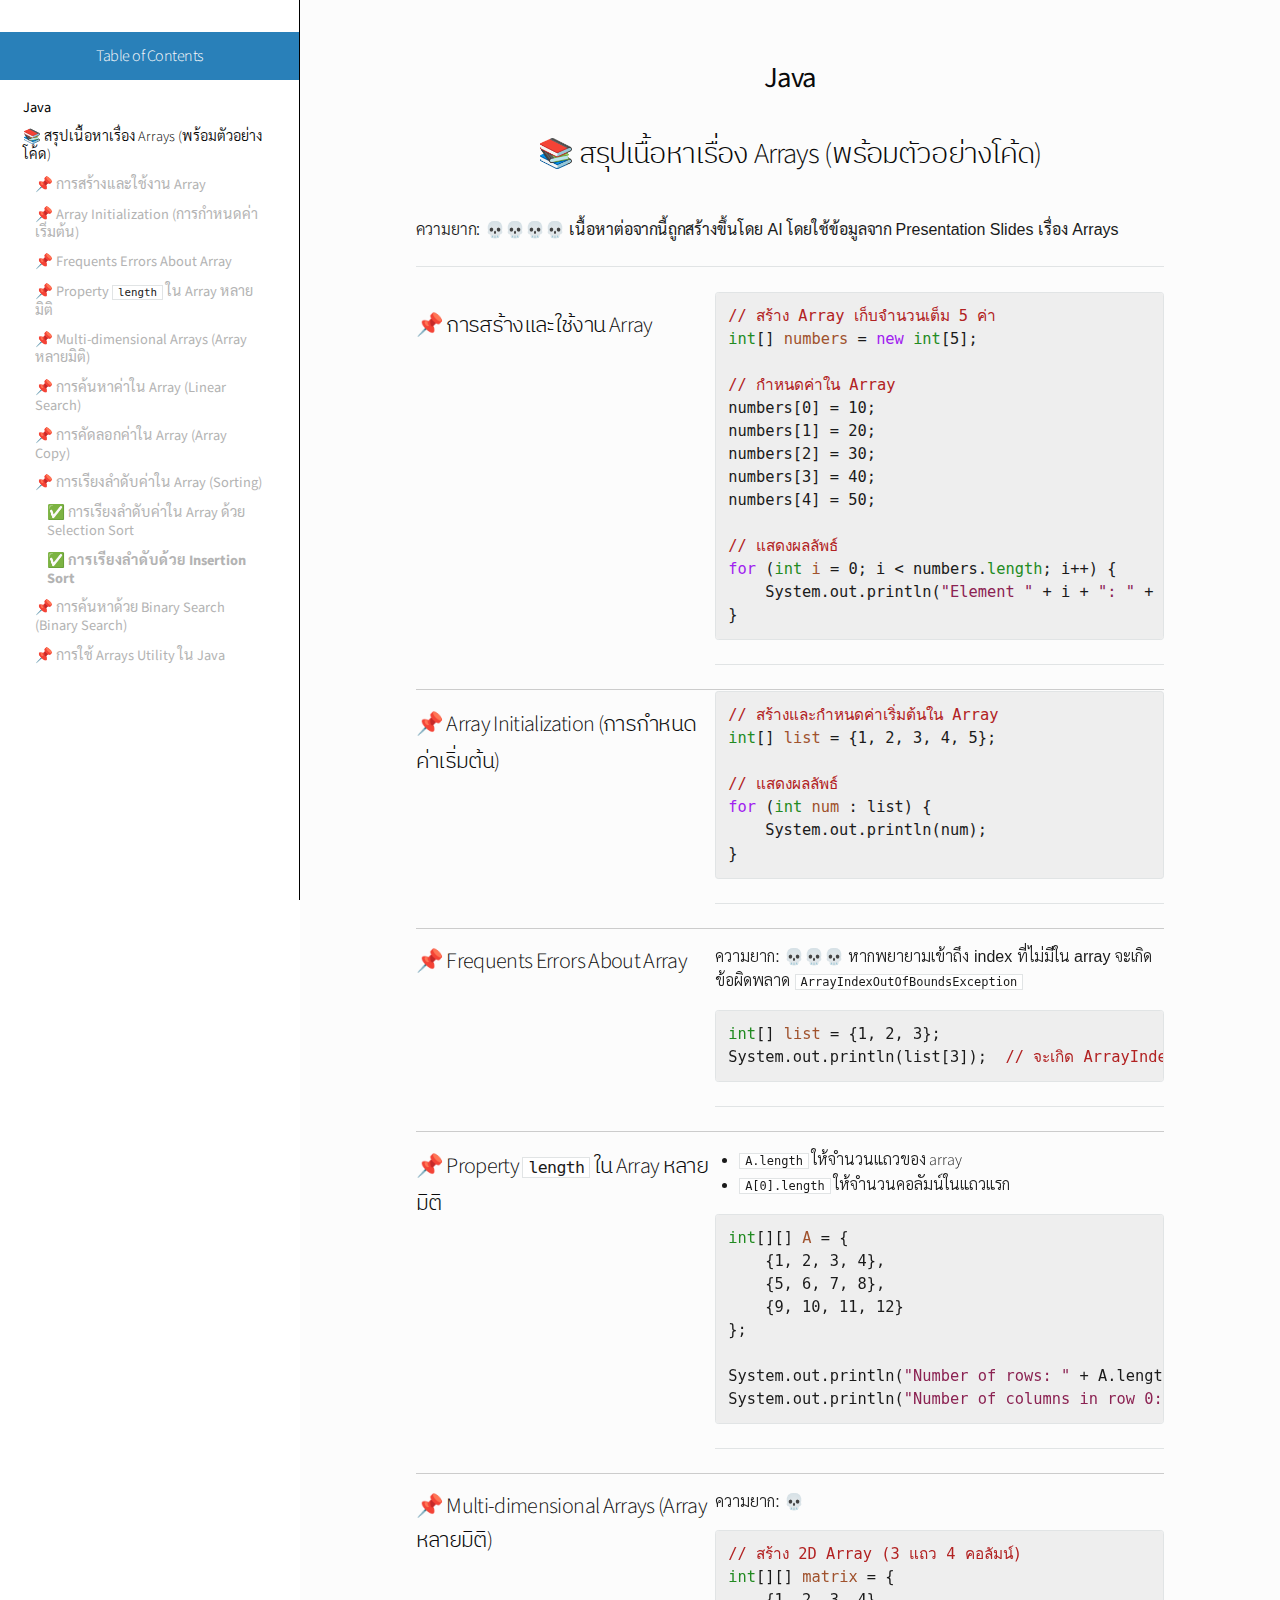
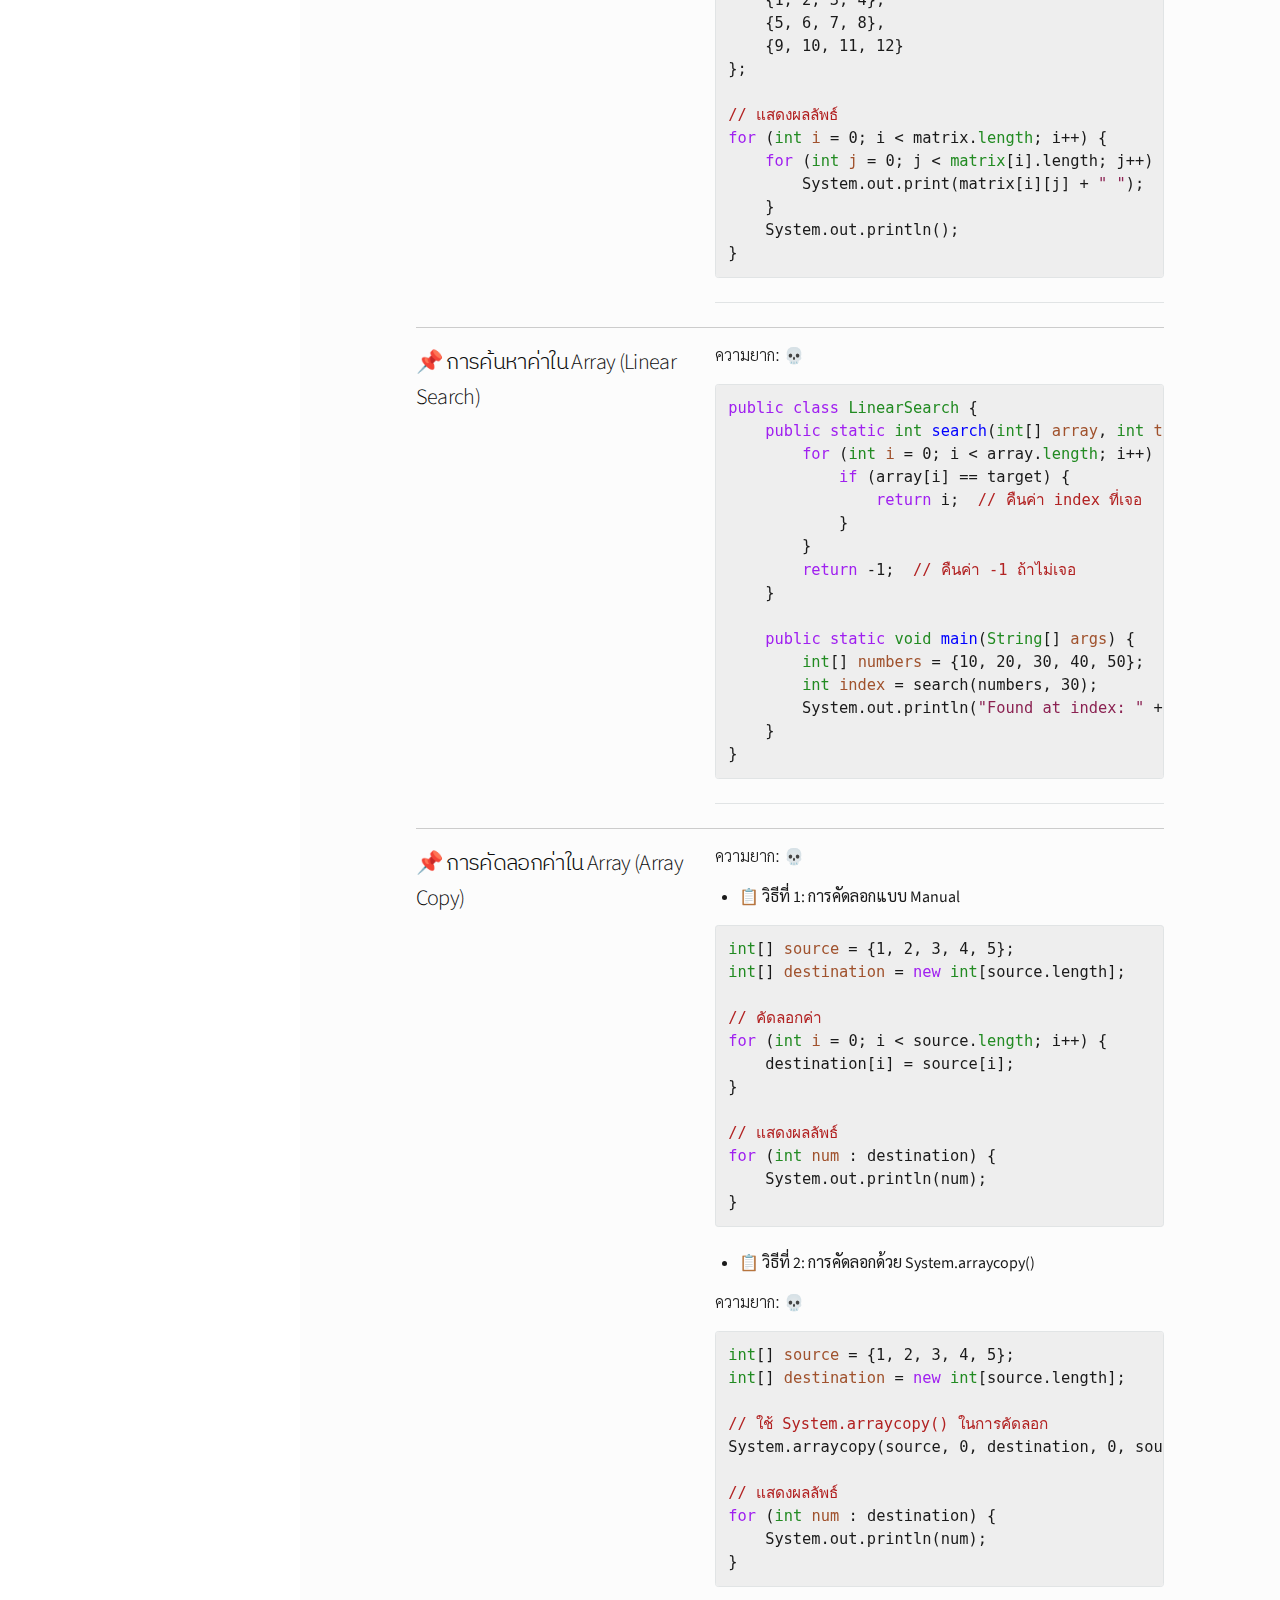
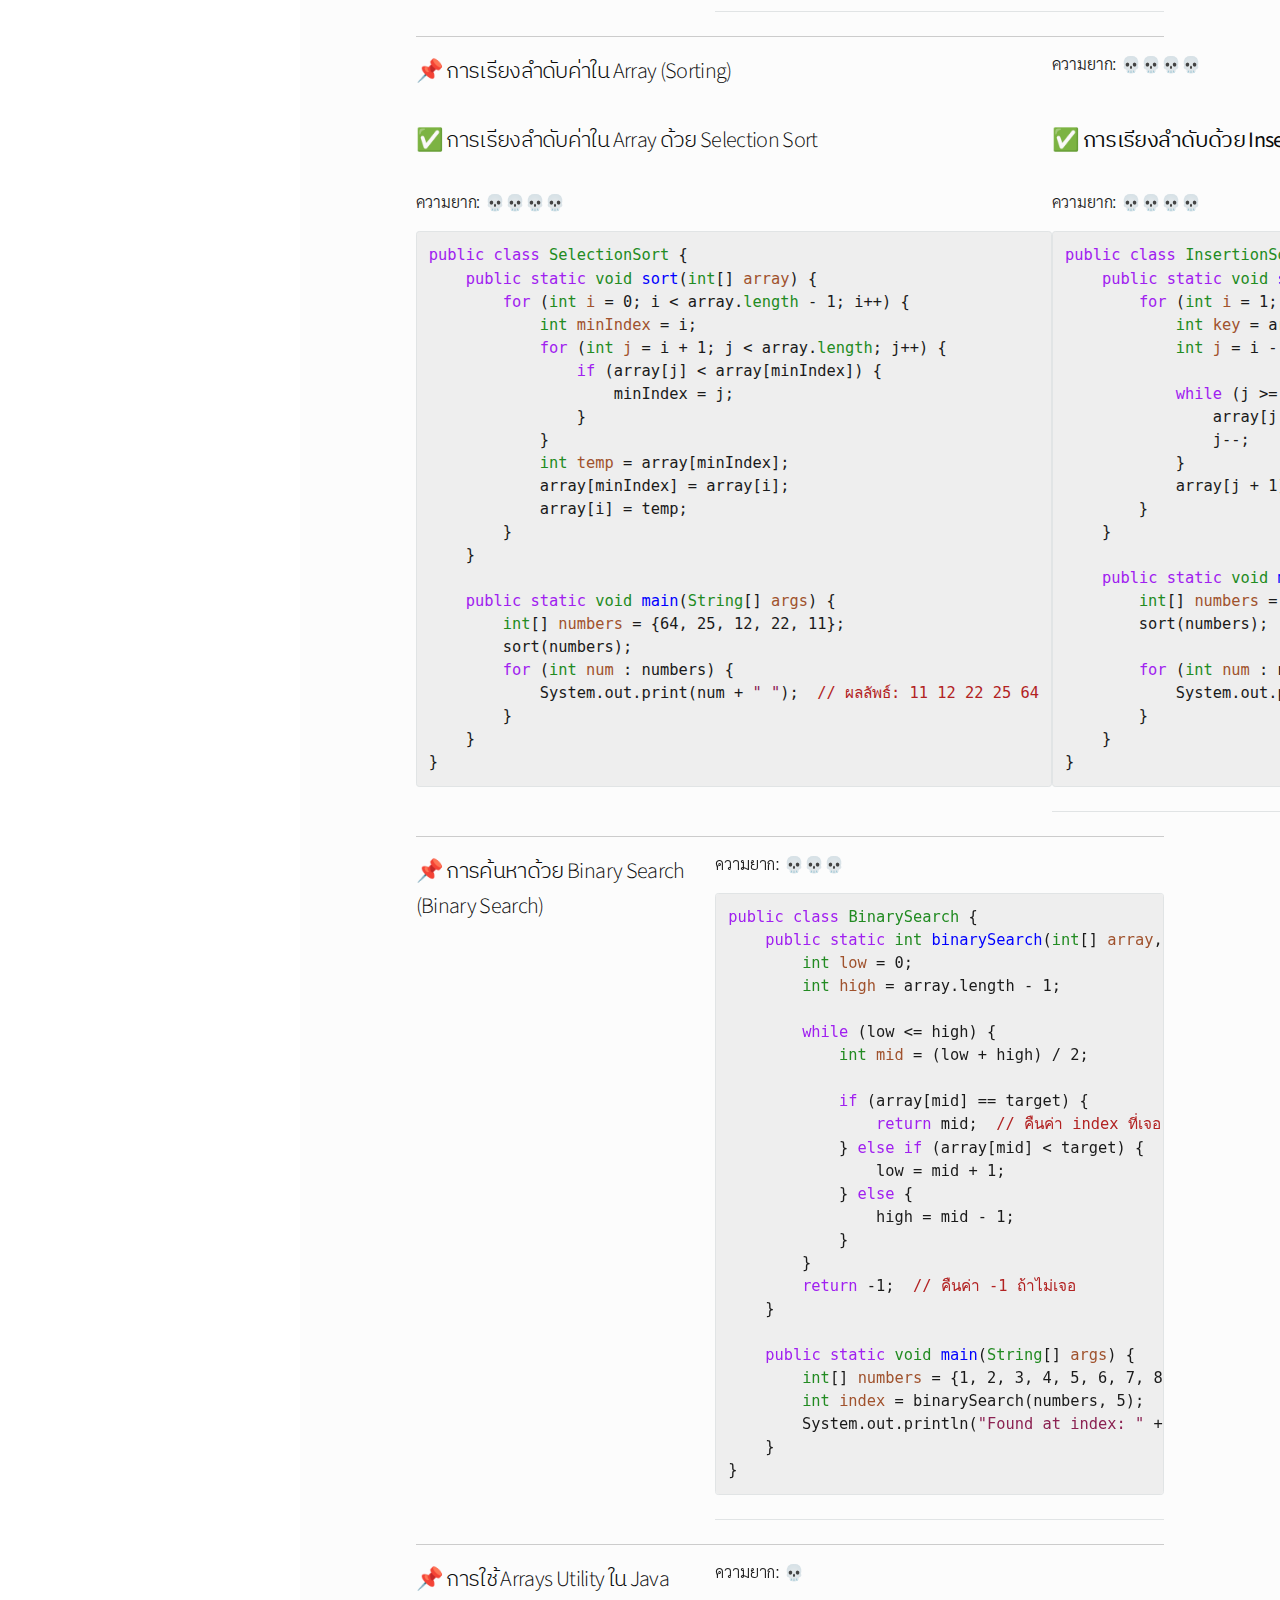
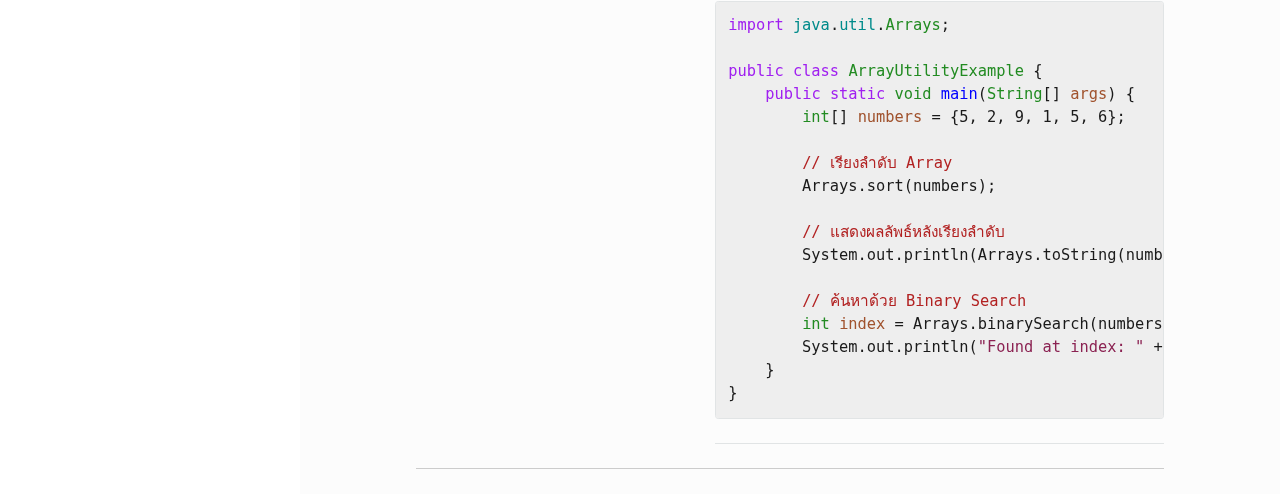
==== commit 5ae65b50: "Adjust difficulty placement" ====
--- a/public/arrays.html
+++ b/public/arrays.html
@@ -23,38 +23,46 @@
 <h2>Table of Contents</h2>
 <div id="text-table-of-contents" role="doc-toc">
 <ul>
-<li><a href="#orgba8ae16"><b>Java</b></a></li>
-<li><a href="#org6c2ae4c">📚 สรุปเนื้อหาเรื่อง Arrays (พร้อมตัวอย่างโค้ด) 💀💀💀💀</a>
+<li><a href="#org8656da1"><b>Java</b></a></li>
+<li><a href="#org3a3ec85">📚 สรุปเนื้อหาเรื่อง Arrays (พร้อมตัวอย่างโค้ด)</a>
 <ul>
-<li><a href="#orgf9ac65a">📌 การสร้างและใช้งาน Array</a></li>
-<li><a href="#org10463c4">📌 Array Initialization (การกำหนดค่าเริ่มต้น)</a></li>
-<li><a href="#org6b48ac8">📌 Multi-dimensional Arrays (Array หลายมิติ) 💀</a></li>
-<li><a href="#org9be38f9">📌 การค้นหาค่าใน Array (Linear Search) 💀</a></li>
-<li><a href="#org28317d0">📌 การคัดลอกค่าใน Array (Array Copy) 💀</a></li>
-<li><a href="#orgfc214a1">📌 การเรียงลำดับค่าใน Array (Sorting) 💀💀💀💀</a></li>
-<li><a href="#org8a6f47d">📌 การค้นหาด้วย Binary Search (Binary Search) 💀💀💀</a></li>
-<li><a href="#orgbdc8173">📌 การใช้ Arrays Utility ใน Java 💀</a></li>
+<li><a href="#orga5b8e5e">📌 การสร้างและใช้งาน Array</a></li>
+<li><a href="#org7f3310c">📌 Array Initialization (การกำหนดค่าเริ่มต้น)</a></li>
+<li><a href="#orgad1052b">📌 Frequents Errors About Array</a></li>
+<li><a href="#org12adf72">📌 Property <code>length</code> ใน Array หลายมิติ</a></li>
+<li><a href="#org21fb427">📌 Multi-dimensional Arrays (Array หลายมิติ)</a></li>
+<li><a href="#orgc55dcee">📌 การค้นหาค่าใน Array (Linear Search)</a></li>
+<li><a href="#org7a77de1">📌 การคัดลอกค่าใน Array (Array Copy)</a></li>
+<li><a href="#org003ecce">📌 การเรียงลำดับค่าใน Array (Sorting)</a>
+<ul>
+<li><a href="#org7f608f6">✅ การเรียงลำดับค่าใน Array ด้วย Selection Sort</a></li>
+<li><a href="#org43366e9">✅ <b>การเรียงลำดับด้วย Insertion Sort</b></a></li>
 </ul>
 </li>
-</ul>
-</div>
-</div>
-<div id="outline-container-orgba8ae16" class="outline-2">
-<h2 id="orgba8ae16"><a href="./index.html"><b>Java</b></a></h2>
-</div>
-<div id="outline-container-org6c2ae4c" class="outline-2">
-<h2 id="org6c2ae4c">📚 สรุปเนื้อหาเรื่อง Arrays (พร้อมตัวอย่างโค้ด) 💀💀💀💀</h2>
-<div class="outline-text-2" id="text-org6c2ae4c">
-<p>
+<li><a href="#org222815e">📌 การค้นหาด้วย Binary Search (Binary Search)</a></li>
+<li><a href="#org0b862f9">📌 การใช้ Arrays Utility ใน Java</a></li>
+</ul>
+</li>
+</ul>
+</div>
+</div>
+<div id="outline-container-org8656da1" class="outline-2">
+<h2 id="org8656da1"><a href="./index.html"><b>Java</b></a></h2>
+</div>
+<div id="outline-container-org3a3ec85" class="outline-2">
+<h2 id="org3a3ec85">📚 สรุปเนื้อหาเรื่อง Arrays (พร้อมตัวอย่างโค้ด)</h2>
+<div class="outline-text-2" id="text-org3a3ec85">
+<p>
+ความยาก: 💀💀💀💀
 <b>เนื้อหาต่อจากนี้ถูกสร้างขึ้นโดย AI โดยใช้ข้อมูลจาก Presentation Slides เรื่อง Arrays</b>
 </p>
 
 <hr />
 </div>
 
-<div id="outline-container-orgf9ac65a" class="outline-3">
-<h3 id="orgf9ac65a">📌 การสร้างและใช้งาน Array</h3>
-<div class="outline-text-3" id="text-orgf9ac65a">
+<div id="outline-container-orga5b8e5e" class="outline-3">
+<h3 id="orga5b8e5e">📌 การสร้างและใช้งาน Array</h3>
+<div class="outline-text-3" id="text-orga5b8e5e">
 <div class="org-src-container">
 <pre class="src src-java"><span class="org-comment-delimiter">// </span><span class="org-comment">&#3626;&#3619;&#3657;&#3634;&#3591; Array &#3648;&#3585;&#3655;&#3610;&#3592;&#3635;&#3609;&#3623;&#3609;&#3648;&#3605;&#3655;&#3617; 5 &#3588;&#3656;&#3634;</span>
 <span class="org-type">int</span>[] <span class="org-variable-name">numbers</span> = <span class="org-keyword">new</span> <span class="org-type">int</span>[5];
@@ -77,9 +85,9 @@
 </div>
 </div>
 
-<div id="outline-container-org10463c4" class="outline-3">
-<h3 id="org10463c4">📌 Array Initialization (การกำหนดค่าเริ่มต้น)</h3>
-<div class="outline-text-3" id="text-org10463c4">
+<div id="outline-container-org7f3310c" class="outline-3">
+<h3 id="org7f3310c">📌 Array Initialization (การกำหนดค่าเริ่มต้น)</h3>
+<div class="outline-text-3" id="text-org7f3310c">
 <div class="org-src-container">
 <pre class="src src-java"><span class="org-comment-delimiter">// </span><span class="org-comment">&#3626;&#3619;&#3657;&#3634;&#3591;&#3649;&#3621;&#3632;&#3585;&#3635;&#3627;&#3609;&#3604;&#3588;&#3656;&#3634;&#3648;&#3619;&#3636;&#3656;&#3617;&#3605;&#3657;&#3609;&#3651;&#3609; Array</span>
 <span class="org-type">int</span>[] <span class="org-variable-name">list</span> = {1, 2, 3, 4, 5};
@@ -95,9 +103,55 @@
 </div>
 </div>
 
-<div id="outline-container-org6b48ac8" class="outline-3">
-<h3 id="org6b48ac8">📌 Multi-dimensional Arrays (Array หลายมิติ) 💀</h3>
-<div class="outline-text-3" id="text-org6b48ac8">
+<div id="outline-container-orgad1052b" class="outline-3">
+<h3 id="orgad1052b">📌 Frequents Errors About Array</h3>
+<div class="outline-text-3" id="text-orgad1052b">
+<p>
+ความยาก: 💀💀💀
+หากพยายามเข้าถึง index ที่ไม่มีใน array จะเกิดข้อผิดพลาด
+<code>ArrayIndexOutOfBoundsException</code>
+</p>
+
+<div class="org-src-container">
+<pre class="src src-java"><span class="org-type">int</span>[] <span class="org-variable-name">list</span> = {1, 2, 3};
+System.out.println(list[3]);  <span class="org-comment-delimiter">// </span><span class="org-comment">&#3592;&#3632;&#3648;&#3585;&#3636;&#3604; ArrayIndexOutOfBoundsException</span>
+</pre>
+</div>
+
+<hr />
+</div>
+</div>
+
+<div id="outline-container-org12adf72" class="outline-3">
+<h3 id="org12adf72">📌 Property <code>length</code> ใน Array หลายมิติ</h3>
+<div class="outline-text-3" id="text-org12adf72">
+<ul class="org-ul">
+<li><code>A.length</code> ให้จำนวนแถวของ array</li>
+<li><code>A[0].length</code> ให้จำนวนคอลัมน์ในแถวแรก</li>
+</ul>
+
+<div class="org-src-container">
+<pre class="src src-java"><span class="org-type">int</span>[][] <span class="org-variable-name">A</span> = {
+    {1, 2, 3, 4},
+    {5, 6, 7, 8},
+    {9, 10, 11, 12}
+};
+
+System.out.println(<span class="org-string">"Number of rows: "</span> + A.length);        <span class="org-comment-delimiter">// </span><span class="org-comment">&#3612;&#3621;&#3621;&#3633;&#3614;&#3608;&#3660;: 3</span>
+System.out.println(<span class="org-string">"Number of columns in row 0: "</span> + A[0].length);  <span class="org-comment-delimiter">// </span><span class="org-comment">&#3612;&#3621;&#3621;&#3633;&#3614;&#3608;&#3660;: 4</span>
+</pre>
+</div>
+
+<hr />
+</div>
+</div>
+
+<div id="outline-container-org21fb427" class="outline-3">
+<h3 id="org21fb427">📌 Multi-dimensional Arrays (Array หลายมิติ)</h3>
+<div class="outline-text-3" id="text-org21fb427">
+<p>
+ความยาก: 💀
+</p>
 <div class="org-src-container">
 <pre class="src src-java"><span class="org-comment-delimiter">// </span><span class="org-comment">&#3626;&#3619;&#3657;&#3634;&#3591; 2D Array (3 &#3649;&#3606;&#3623; 4 &#3588;&#3629;&#3621;&#3633;&#3617;&#3609;&#3660;)</span>
 <span class="org-type">int</span>[][] <span class="org-variable-name">matrix</span> = {
@@ -120,9 +174,12 @@
 </div>
 </div>
 
-<div id="outline-container-org9be38f9" class="outline-3">
-<h3 id="org9be38f9">📌 การค้นหาค่าใน Array (Linear Search) 💀</h3>
-<div class="outline-text-3" id="text-org9be38f9">
+<div id="outline-container-orgc55dcee" class="outline-3">
+<h3 id="orgc55dcee">📌 การค้นหาค่าใน Array (Linear Search)</h3>
+<div class="outline-text-3" id="text-orgc55dcee">
+<p>
+ความยาก: 💀
+</p>
 <div class="org-src-container">
 <pre class="src src-java"><span class="org-keyword">public</span> <span class="org-keyword">class</span> <span class="org-type">LinearSearch</span> {
     <span class="org-keyword">public</span> <span class="org-keyword">static</span> <span class="org-type">int</span> <span class="org-function-name">search</span>(<span class="org-type">int</span>[] <span class="org-variable-name">array</span>, <span class="org-type">int</span> <span class="org-variable-name">target</span>) {
@@ -147,9 +204,12 @@
 </div>
 </div>
 
-<div id="outline-container-org28317d0" class="outline-3">
-<h3 id="org28317d0">📌 การคัดลอกค่าใน Array (Array Copy) 💀</h3>
-<div class="outline-text-3" id="text-org28317d0">
+<div id="outline-container-org7a77de1" class="outline-3">
+<h3 id="org7a77de1">📌 การคัดลอกค่าใน Array (Array Copy)</h3>
+<div class="outline-text-3" id="text-org7a77de1">
+<p>
+ความยาก: 💀
+</p>
 <ul class="org-ul">
 <li>📋 <b>วิธีที่ 1: การคัดลอกแบบ Manual</b></li>
 </ul>
@@ -170,8 +230,11 @@
 </div>
 
 <ul class="org-ul">
-<li>📋 <b>วิธีที่ 2: การคัดลอกด้วย System.arraycopy()</b> 💀</li>
-</ul>
+<li>📋 <b>วิธีที่ 2: การคัดลอกด้วย System.arraycopy()</b></li>
+</ul>
+<p>
+ความยาก: 💀
+</p>
 <div class="org-src-container">
 <pre class="src src-java"><span class="org-type">int</span>[] <span class="org-variable-name">source</span> = {1, 2, 3, 4, 5};
 <span class="org-type">int</span>[] <span class="org-variable-name">destination</span> = <span class="org-keyword">new</span> <span class="org-type">int</span>[source.length];
@@ -190,12 +253,53 @@
 </div>
 </div>
 
-<div id="outline-container-orgfc214a1" class="outline-3">
-<h3 id="orgfc214a1">📌 การเรียงลำดับค่าใน Array (Sorting) 💀💀💀💀</h3>
-<div class="outline-text-3" id="text-orgfc214a1">
-<ul class="org-ul">
-<li>📋 <b>การเรียงลำดับด้วย Insertion Sort</b> 💀💀💀💀</li>
-</ul>
+<div id="outline-container-org003ecce" class="outline-3">
+<h3 id="org003ecce">📌 การเรียงลำดับค่าใน Array (Sorting)</h3>
+<div class="outline-text-3" id="text-org003ecce">
+<p>
+ความยาก: 💀💀💀💀
+</p>
+</div>
+<div id="outline-container-org7f608f6" class="outline-4">
+<h4 id="org7f608f6">✅ การเรียงลำดับค่าใน Array ด้วย Selection Sort</h4>
+<div class="outline-text-4" id="text-org7f608f6">
+<p>
+ความยาก: 💀💀💀💀
+</p>
+<div class="org-src-container">
+<pre class="src src-java"><span class="org-keyword">public</span> <span class="org-keyword">class</span> <span class="org-type">SelectionSort</span> {
+    <span class="org-keyword">public</span> <span class="org-keyword">static</span> <span class="org-type">void</span> <span class="org-function-name">sort</span>(<span class="org-type">int</span>[] <span class="org-variable-name">array</span>) {
+        <span class="org-keyword">for</span> (<span class="org-type">int</span> <span class="org-variable-name">i</span> = 0; i &lt; array.<span class="org-type">length</span> - 1; i++) {
+            <span class="org-type">int</span> <span class="org-variable-name">minIndex</span> = i;
+            <span class="org-keyword">for</span> (<span class="org-type">int</span> <span class="org-variable-name">j</span> = i + 1; j &lt; array.<span class="org-type">length</span>; j++) {
+                <span class="org-keyword">if</span> (array[j] &lt; array[minIndex]) {
+                    minIndex = j;
+                }
+            }
+            <span class="org-type">int</span> <span class="org-variable-name">temp</span> = array[minIndex];
+            array[minIndex] = array[i];
+            array[i] = temp;
+        }
+    }
+
+    <span class="org-keyword">public</span> <span class="org-keyword">static</span> <span class="org-type">void</span> <span class="org-function-name">main</span>(<span class="org-type">String</span>[] <span class="org-variable-name">args</span>) {
+        <span class="org-type">int</span>[] <span class="org-variable-name">numbers</span> = {64, 25, 12, 22, 11};
+        sort(numbers);
+        <span class="org-keyword">for</span> (<span class="org-type">int</span> <span class="org-variable-name">num</span> : numbers) {
+            System.out.print(num + <span class="org-string">" "</span>);  <span class="org-comment-delimiter">// </span><span class="org-comment">&#3612;&#3621;&#3621;&#3633;&#3614;&#3608;&#3660;: 11 12 22 25 64</span>
+        }
+    }
+}
+</pre>
+</div>
+</div>
+</div>
+<div id="outline-container-org43366e9" class="outline-4">
+<h4 id="org43366e9">✅ <b>การเรียงลำดับด้วย Insertion Sort</b></h4>
+<div class="outline-text-4" id="text-org43366e9">
+<p>
+ความยาก: 💀💀💀💀
+</p>
 <div class="org-src-container">
 <pre class="src src-java"><span class="org-keyword">public</span> <span class="org-keyword">class</span> <span class="org-type">InsertionSort</span> {
     <span class="org-keyword">public</span> <span class="org-keyword">static</span> <span class="org-type">void</span> <span class="org-function-name">sort</span>(<span class="org-type">int</span>[] <span class="org-variable-name">array</span>) {
@@ -226,10 +330,14 @@
 <hr />
 </div>
 </div>
-
-<div id="outline-container-org8a6f47d" class="outline-3">
-<h3 id="org8a6f47d">📌 การค้นหาด้วย Binary Search (Binary Search) 💀💀💀</h3>
-<div class="outline-text-3" id="text-org8a6f47d">
+</div>
+
+<div id="outline-container-org222815e" class="outline-3">
+<h3 id="org222815e">📌 การค้นหาด้วย Binary Search (Binary Search)</h3>
+<div class="outline-text-3" id="text-org222815e">
+<p>
+ความยาก: 💀💀💀
+</p>
 <div class="org-src-container">
 <pre class="src src-java"><span class="org-keyword">public</span> <span class="org-keyword">class</span> <span class="org-type">BinarySearch</span> {
     <span class="org-keyword">public</span> <span class="org-keyword">static</span> <span class="org-type">int</span> <span class="org-function-name">binarySearch</span>(<span class="org-type">int</span>[] <span class="org-variable-name">array</span>, <span class="org-type">int</span> <span class="org-variable-name">target</span>) {
@@ -263,9 +371,12 @@
 </div>
 </div>
 
-<div id="outline-container-orgbdc8173" class="outline-3">
-<h3 id="orgbdc8173">📌 การใช้ Arrays Utility ใน Java 💀</h3>
-<div class="outline-text-3" id="text-orgbdc8173">
+<div id="outline-container-org0b862f9" class="outline-3">
+<h3 id="org0b862f9">📌 การใช้ Arrays Utility ใน Java</h3>
+<div class="outline-text-3" id="text-org0b862f9">
+<p>
+ความยาก: 💀
+</p>
 <div class="org-src-container">
 <pre class="src src-java"><span class="org-keyword">import</span> <span class="org-constant">java</span>.<span class="org-constant">util</span>.<span class="org-type">Arrays</span>;
 
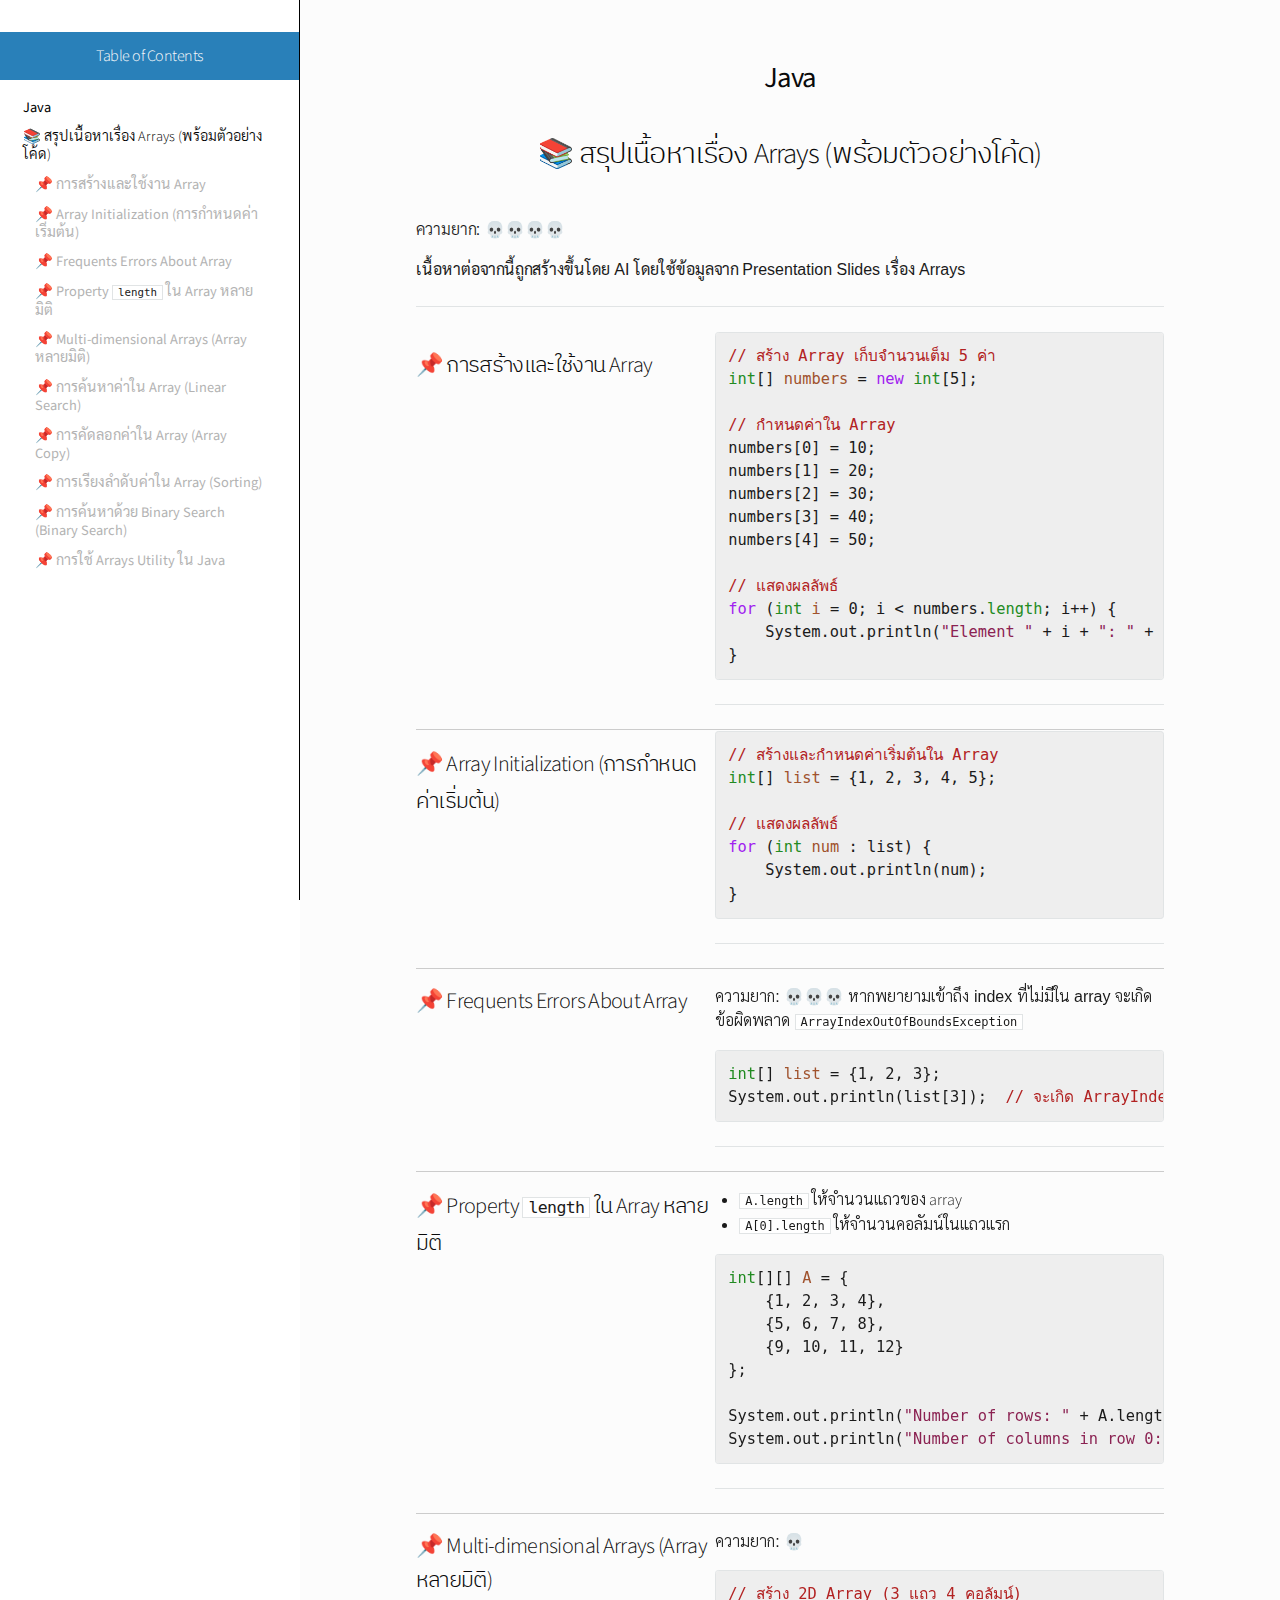
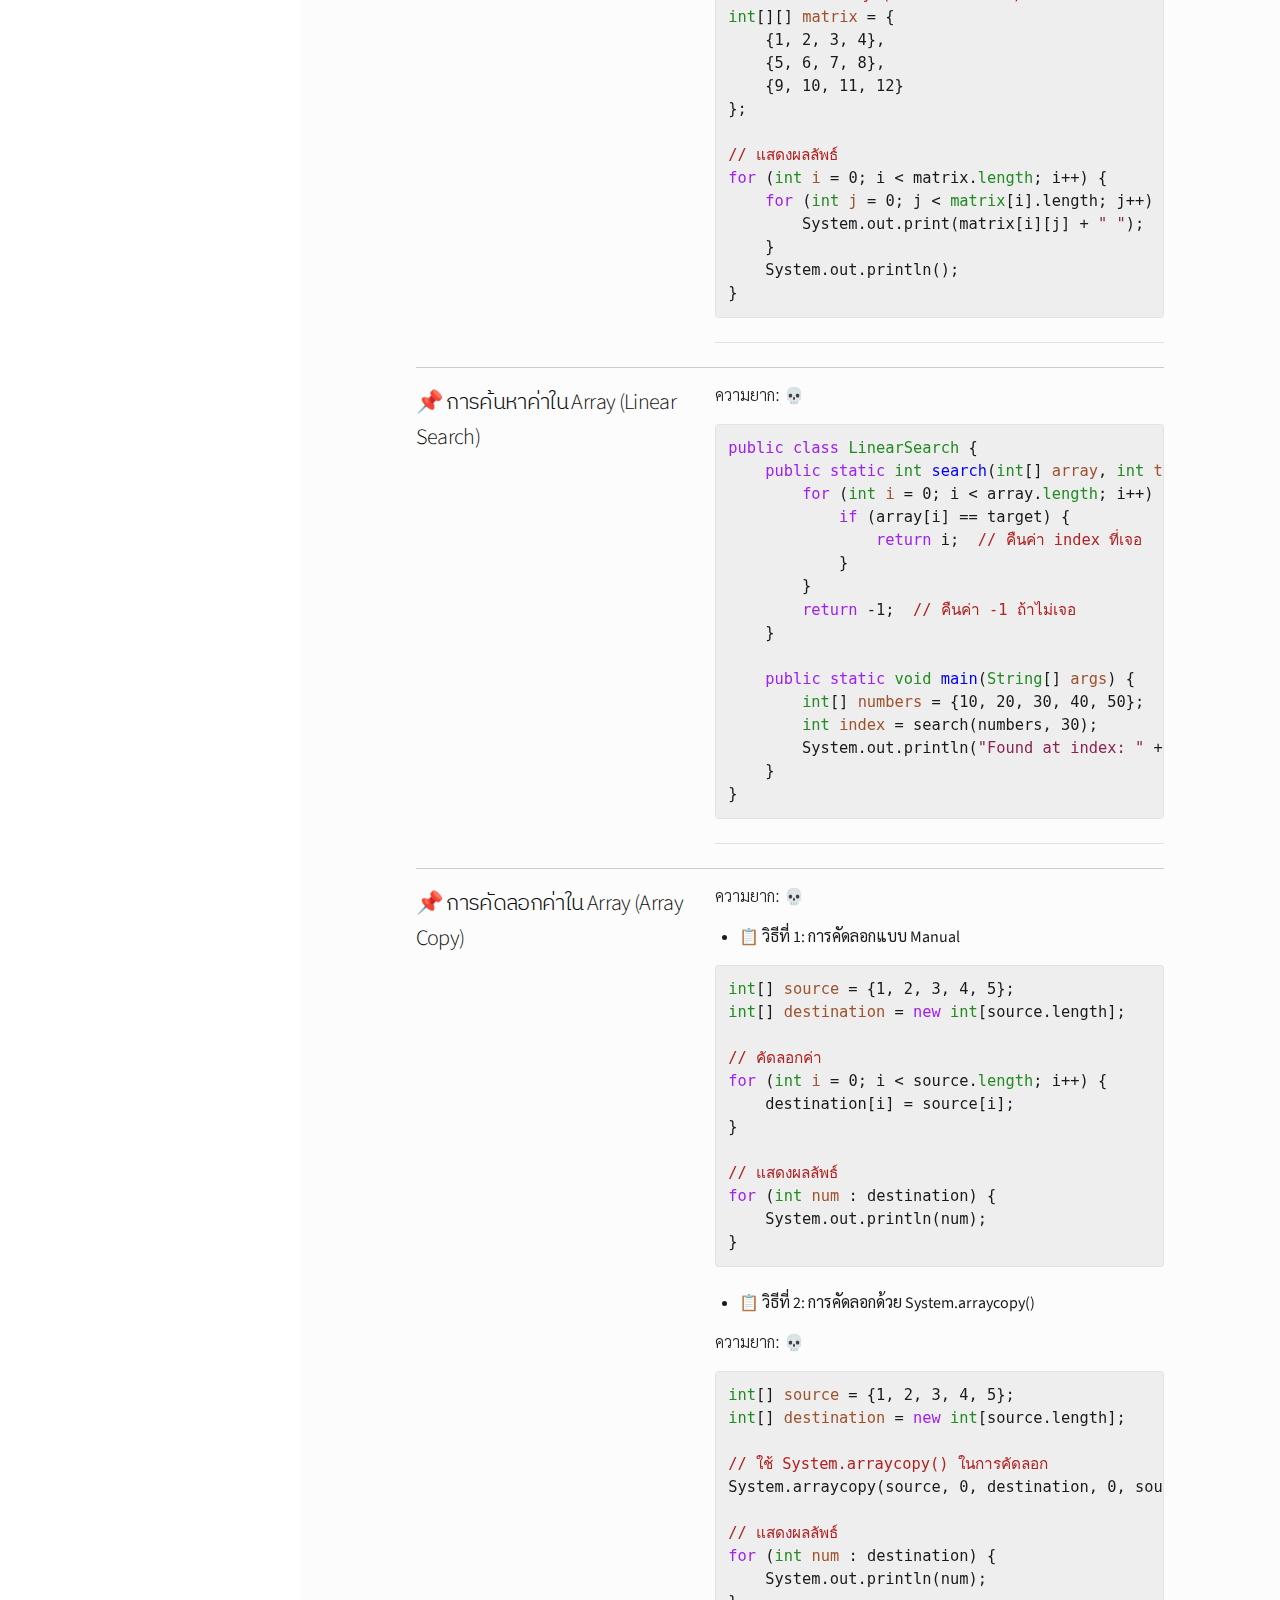
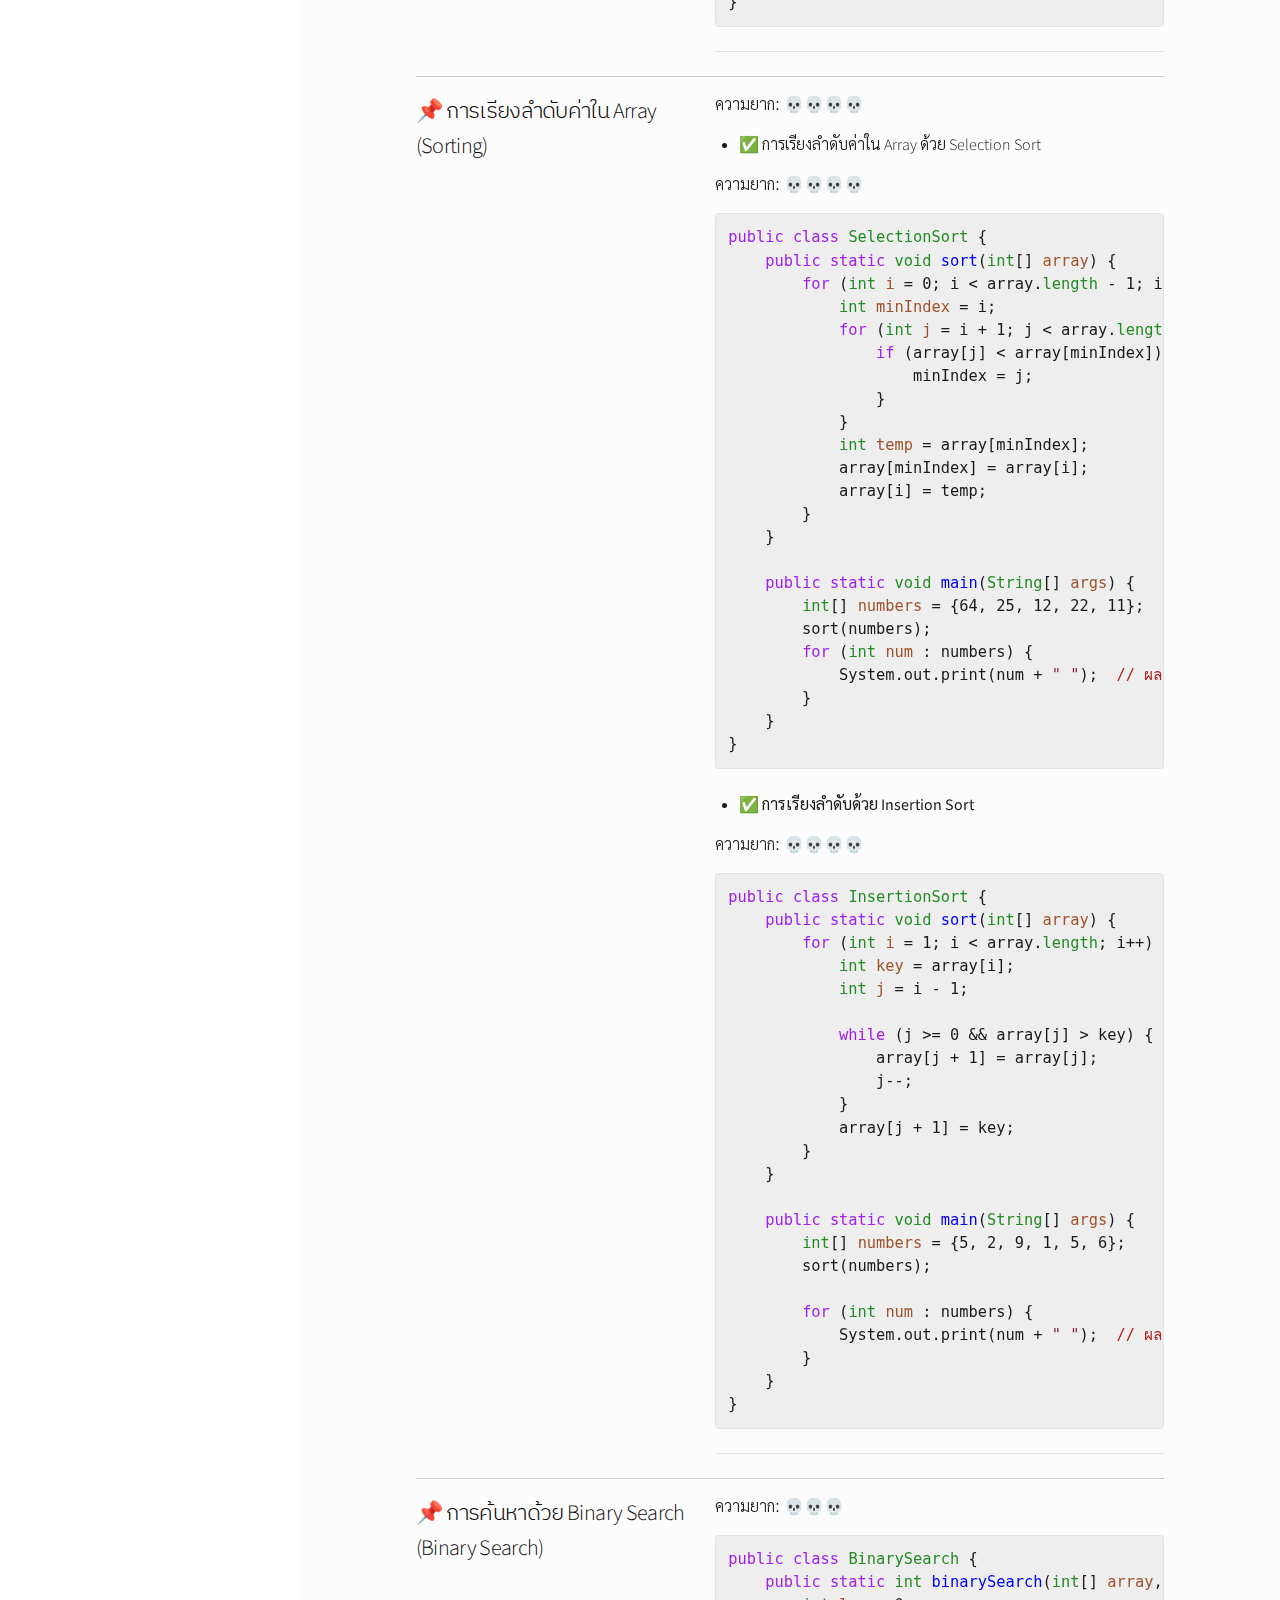
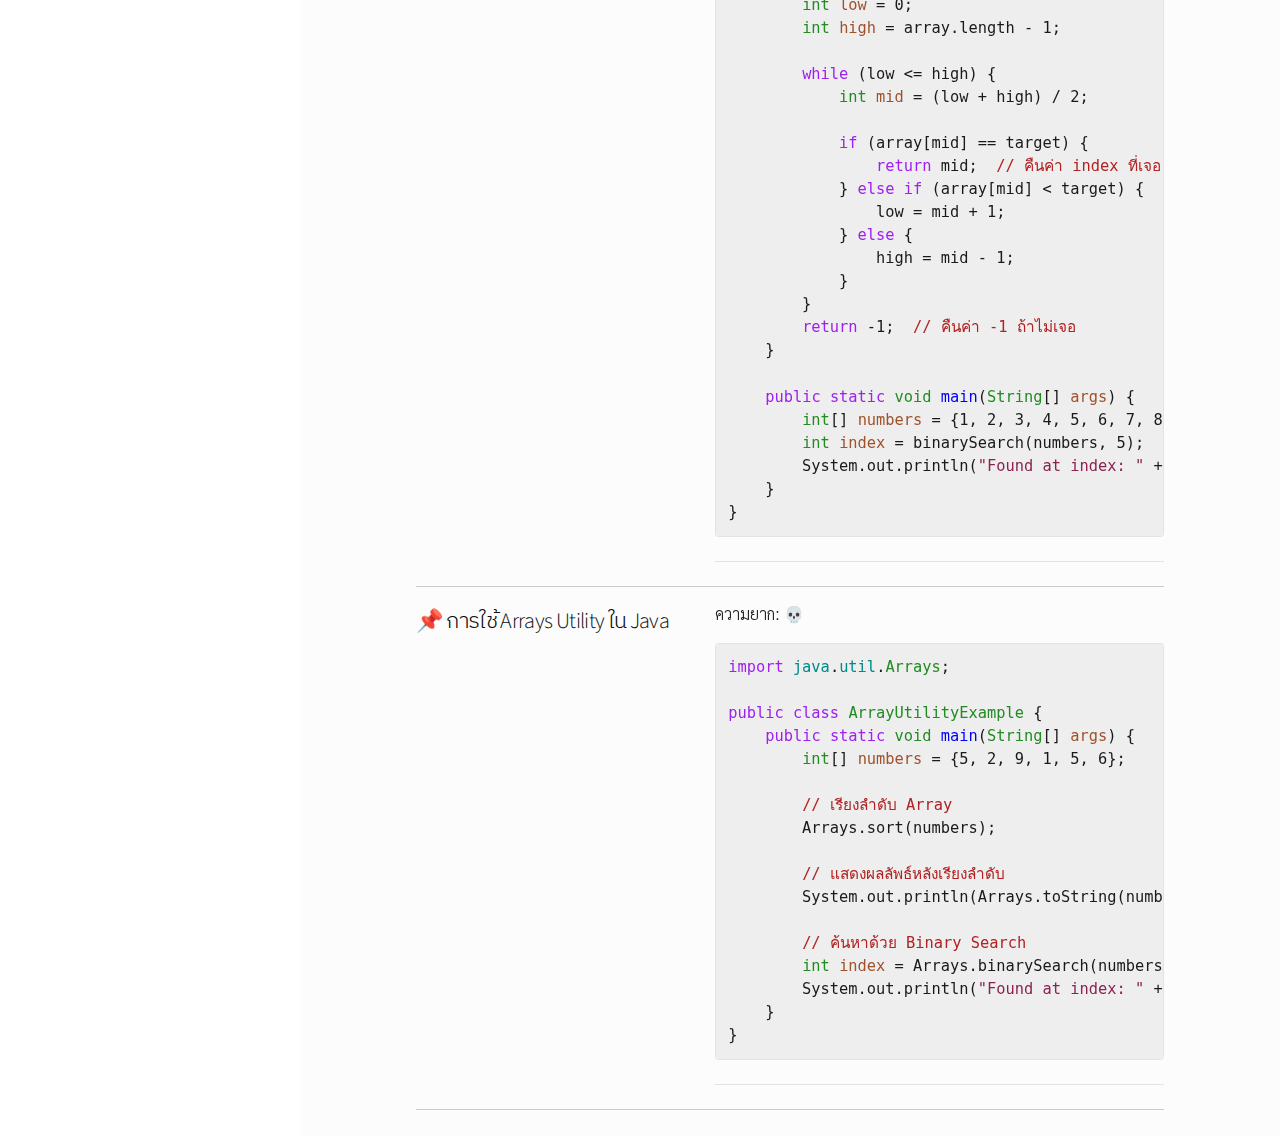
==== commit 17f7fbc0: "Adjust(#2)" ====
--- a/public/arrays.html
+++ b/public/arrays.html
@@ -23,46 +23,44 @@
 <h2>Table of Contents</h2>
 <div id="text-table-of-contents" role="doc-toc">
 <ul>
-<li><a href="#org8656da1"><b>Java</b></a></li>
-<li><a href="#org3a3ec85">📚 สรุปเนื้อหาเรื่อง Arrays (พร้อมตัวอย่างโค้ด)</a>
+<li><a href="#orgb83b86d"><b>Java</b></a></li>
+<li><a href="#orgec6c4ec">📚 สรุปเนื้อหาเรื่อง Arrays (พร้อมตัวอย่างโค้ด)</a>
 <ul>
-<li><a href="#orga5b8e5e">📌 การสร้างและใช้งาน Array</a></li>
-<li><a href="#org7f3310c">📌 Array Initialization (การกำหนดค่าเริ่มต้น)</a></li>
-<li><a href="#orgad1052b">📌 Frequents Errors About Array</a></li>
-<li><a href="#org12adf72">📌 Property <code>length</code> ใน Array หลายมิติ</a></li>
-<li><a href="#org21fb427">📌 Multi-dimensional Arrays (Array หลายมิติ)</a></li>
-<li><a href="#orgc55dcee">📌 การค้นหาค่าใน Array (Linear Search)</a></li>
-<li><a href="#org7a77de1">📌 การคัดลอกค่าใน Array (Array Copy)</a></li>
-<li><a href="#org003ecce">📌 การเรียงลำดับค่าใน Array (Sorting)</a>
-<ul>
-<li><a href="#org7f608f6">✅ การเรียงลำดับค่าใน Array ด้วย Selection Sort</a></li>
-<li><a href="#org43366e9">✅ <b>การเรียงลำดับด้วย Insertion Sort</b></a></li>
+<li><a href="#org9e05ad2">📌 การสร้างและใช้งาน Array</a></li>
+<li><a href="#org6ba98a4">📌 Array Initialization (การกำหนดค่าเริ่มต้น)</a></li>
+<li><a href="#org5731a0d">📌 Frequents Errors About Array</a></li>
+<li><a href="#org4e80801">📌 Property <code>length</code> ใน Array หลายมิติ</a></li>
+<li><a href="#org8cb1f54">📌 Multi-dimensional Arrays (Array หลายมิติ)</a></li>
+<li><a href="#org1a858d4">📌 การค้นหาค่าใน Array (Linear Search)</a></li>
+<li><a href="#org328c9dd">📌 การคัดลอกค่าใน Array (Array Copy)</a></li>
+<li><a href="#org26f81b4">📌 การเรียงลำดับค่าใน Array (Sorting)</a></li>
+<li><a href="#orgd1d73ad">📌 การค้นหาด้วย Binary Search (Binary Search)</a></li>
+<li><a href="#org13dd972">📌 การใช้ Arrays Utility ใน Java</a></li>
 </ul>
 </li>
-<li><a href="#org222815e">📌 การค้นหาด้วย Binary Search (Binary Search)</a></li>
-<li><a href="#org0b862f9">📌 การใช้ Arrays Utility ใน Java</a></li>
-</ul>
-</li>
-</ul>
-</div>
-</div>
-<div id="outline-container-org8656da1" class="outline-2">
-<h2 id="org8656da1"><a href="./index.html"><b>Java</b></a></h2>
-</div>
-<div id="outline-container-org3a3ec85" class="outline-2">
-<h2 id="org3a3ec85">📚 สรุปเนื้อหาเรื่อง Arrays (พร้อมตัวอย่างโค้ด)</h2>
-<div class="outline-text-2" id="text-org3a3ec85">
+</ul>
+</div>
+</div>
+<div id="outline-container-orgb83b86d" class="outline-2">
+<h2 id="orgb83b86d"><a href="./index.html"><b>Java</b></a></h2>
+</div>
+<div id="outline-container-orgec6c4ec" class="outline-2">
+<h2 id="orgec6c4ec">📚 สรุปเนื้อหาเรื่อง Arrays (พร้อมตัวอย่างโค้ด)</h2>
+<div class="outline-text-2" id="text-orgec6c4ec">
 <p>
 ความยาก: 💀💀💀💀
+</p>
+
+<p>
 <b>เนื้อหาต่อจากนี้ถูกสร้างขึ้นโดย AI โดยใช้ข้อมูลจาก Presentation Slides เรื่อง Arrays</b>
 </p>
 
 <hr />
 </div>
 
-<div id="outline-container-orga5b8e5e" class="outline-3">
-<h3 id="orga5b8e5e">📌 การสร้างและใช้งาน Array</h3>
-<div class="outline-text-3" id="text-orga5b8e5e">
+<div id="outline-container-org9e05ad2" class="outline-3">
+<h3 id="org9e05ad2">📌 การสร้างและใช้งาน Array</h3>
+<div class="outline-text-3" id="text-org9e05ad2">
 <div class="org-src-container">
 <pre class="src src-java"><span class="org-comment-delimiter">// </span><span class="org-comment">&#3626;&#3619;&#3657;&#3634;&#3591; Array &#3648;&#3585;&#3655;&#3610;&#3592;&#3635;&#3609;&#3623;&#3609;&#3648;&#3605;&#3655;&#3617; 5 &#3588;&#3656;&#3634;</span>
 <span class="org-type">int</span>[] <span class="org-variable-name">numbers</span> = <span class="org-keyword">new</span> <span class="org-type">int</span>[5];
@@ -85,9 +83,9 @@
 </div>
 </div>
 
-<div id="outline-container-org7f3310c" class="outline-3">
-<h3 id="org7f3310c">📌 Array Initialization (การกำหนดค่าเริ่มต้น)</h3>
-<div class="outline-text-3" id="text-org7f3310c">
+<div id="outline-container-org6ba98a4" class="outline-3">
+<h3 id="org6ba98a4">📌 Array Initialization (การกำหนดค่าเริ่มต้น)</h3>
+<div class="outline-text-3" id="text-org6ba98a4">
 <div class="org-src-container">
 <pre class="src src-java"><span class="org-comment-delimiter">// </span><span class="org-comment">&#3626;&#3619;&#3657;&#3634;&#3591;&#3649;&#3621;&#3632;&#3585;&#3635;&#3627;&#3609;&#3604;&#3588;&#3656;&#3634;&#3648;&#3619;&#3636;&#3656;&#3617;&#3605;&#3657;&#3609;&#3651;&#3609; Array</span>
 <span class="org-type">int</span>[] <span class="org-variable-name">list</span> = {1, 2, 3, 4, 5};
@@ -103,9 +101,9 @@
 </div>
 </div>
 
-<div id="outline-container-orgad1052b" class="outline-3">
-<h3 id="orgad1052b">📌 Frequents Errors About Array</h3>
-<div class="outline-text-3" id="text-orgad1052b">
+<div id="outline-container-org5731a0d" class="outline-3">
+<h3 id="org5731a0d">📌 Frequents Errors About Array</h3>
+<div class="outline-text-3" id="text-org5731a0d">
 <p>
 ความยาก: 💀💀💀
 หากพยายามเข้าถึง index ที่ไม่มีใน array จะเกิดข้อผิดพลาด
@@ -122,9 +120,9 @@
 </div>
 </div>
 
-<div id="outline-container-org12adf72" class="outline-3">
-<h3 id="org12adf72">📌 Property <code>length</code> ใน Array หลายมิติ</h3>
-<div class="outline-text-3" id="text-org12adf72">
+<div id="outline-container-org4e80801" class="outline-3">
+<h3 id="org4e80801">📌 Property <code>length</code> ใน Array หลายมิติ</h3>
+<div class="outline-text-3" id="text-org4e80801">
 <ul class="org-ul">
 <li><code>A.length</code> ให้จำนวนแถวของ array</li>
 <li><code>A[0].length</code> ให้จำนวนคอลัมน์ในแถวแรก</li>
@@ -146,9 +144,9 @@
 </div>
 </div>
 
-<div id="outline-container-org21fb427" class="outline-3">
-<h3 id="org21fb427">📌 Multi-dimensional Arrays (Array หลายมิติ)</h3>
-<div class="outline-text-3" id="text-org21fb427">
+<div id="outline-container-org8cb1f54" class="outline-3">
+<h3 id="org8cb1f54">📌 Multi-dimensional Arrays (Array หลายมิติ)</h3>
+<div class="outline-text-3" id="text-org8cb1f54">
 <p>
 ความยาก: 💀
 </p>
@@ -174,9 +172,9 @@
 </div>
 </div>
 
-<div id="outline-container-orgc55dcee" class="outline-3">
-<h3 id="orgc55dcee">📌 การค้นหาค่าใน Array (Linear Search)</h3>
-<div class="outline-text-3" id="text-orgc55dcee">
+<div id="outline-container-org1a858d4" class="outline-3">
+<h3 id="org1a858d4">📌 การค้นหาค่าใน Array (Linear Search)</h3>
+<div class="outline-text-3" id="text-org1a858d4">
 <p>
 ความยาก: 💀
 </p>
@@ -204,9 +202,9 @@
 </div>
 </div>
 
-<div id="outline-container-org7a77de1" class="outline-3">
-<h3 id="org7a77de1">📌 การคัดลอกค่าใน Array (Array Copy)</h3>
-<div class="outline-text-3" id="text-org7a77de1">
+<div id="outline-container-org328c9dd" class="outline-3">
+<h3 id="org328c9dd">📌 การคัดลอกค่าใน Array (Array Copy)</h3>
+<div class="outline-text-3" id="text-org328c9dd">
 <p>
 ความยาก: 💀
 </p>
@@ -253,16 +251,15 @@
 </div>
 </div>
 
-<div id="outline-container-org003ecce" class="outline-3">
-<h3 id="org003ecce">📌 การเรียงลำดับค่าใน Array (Sorting)</h3>
-<div class="outline-text-3" id="text-org003ecce">
+<div id="outline-container-org26f81b4" class="outline-3">
+<h3 id="org26f81b4">📌 การเรียงลำดับค่าใน Array (Sorting)</h3>
+<div class="outline-text-3" id="text-org26f81b4">
 <p>
 ความยาก: 💀💀💀💀
 </p>
-</div>
-<div id="outline-container-org7f608f6" class="outline-4">
-<h4 id="org7f608f6">✅ การเรียงลำดับค่าใน Array ด้วย Selection Sort</h4>
-<div class="outline-text-4" id="text-org7f608f6">
+<ul class="org-ul">
+<li>✅ การเรียงลำดับค่าใน Array ด้วย Selection Sort</li>
+</ul>
 <p>
 ความยาก: 💀💀💀💀
 </p>
@@ -292,11 +289,9 @@
 }
 </pre>
 </div>
-</div>
-</div>
-<div id="outline-container-org43366e9" class="outline-4">
-<h4 id="org43366e9">✅ <b>การเรียงลำดับด้วย Insertion Sort</b></h4>
-<div class="outline-text-4" id="text-org43366e9">
+<ul class="org-ul">
+<li>✅ <b>การเรียงลำดับด้วย Insertion Sort</b></li>
+</ul>
 <p>
 ความยาก: 💀💀💀💀
 </p>
@@ -330,11 +325,10 @@
 <hr />
 </div>
 </div>
-</div>
-
-<div id="outline-container-org222815e" class="outline-3">
-<h3 id="org222815e">📌 การค้นหาด้วย Binary Search (Binary Search)</h3>
-<div class="outline-text-3" id="text-org222815e">
+
+<div id="outline-container-orgd1d73ad" class="outline-3">
+<h3 id="orgd1d73ad">📌 การค้นหาด้วย Binary Search (Binary Search)</h3>
+<div class="outline-text-3" id="text-orgd1d73ad">
 <p>
 ความยาก: 💀💀💀
 </p>
@@ -371,9 +365,9 @@
 </div>
 </div>
 
-<div id="outline-container-org0b862f9" class="outline-3">
-<h3 id="org0b862f9">📌 การใช้ Arrays Utility ใน Java</h3>
-<div class="outline-text-3" id="text-org0b862f9">
+<div id="outline-container-org13dd972" class="outline-3">
+<h3 id="org13dd972">📌 การใช้ Arrays Utility ใน Java</h3>
+<div class="outline-text-3" id="text-org13dd972">
 <p>
 ความยาก: 💀
 </p>
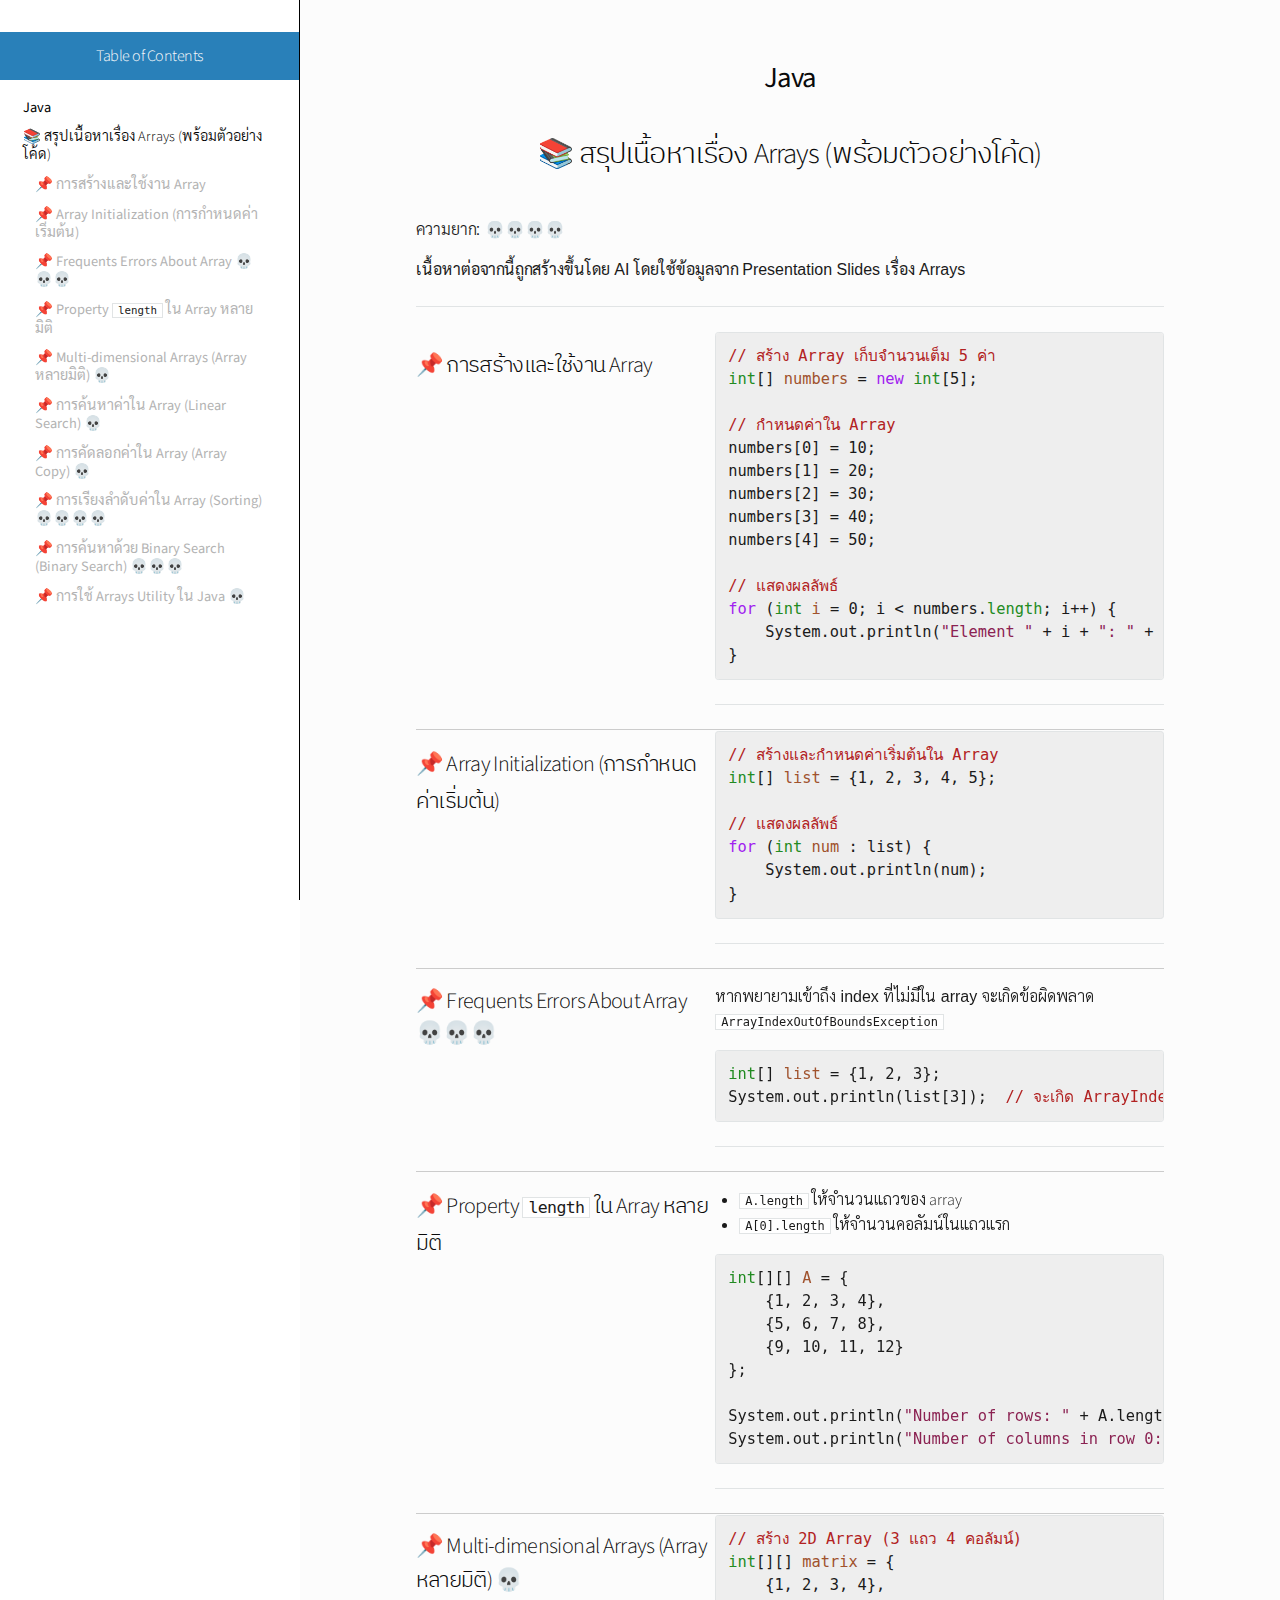
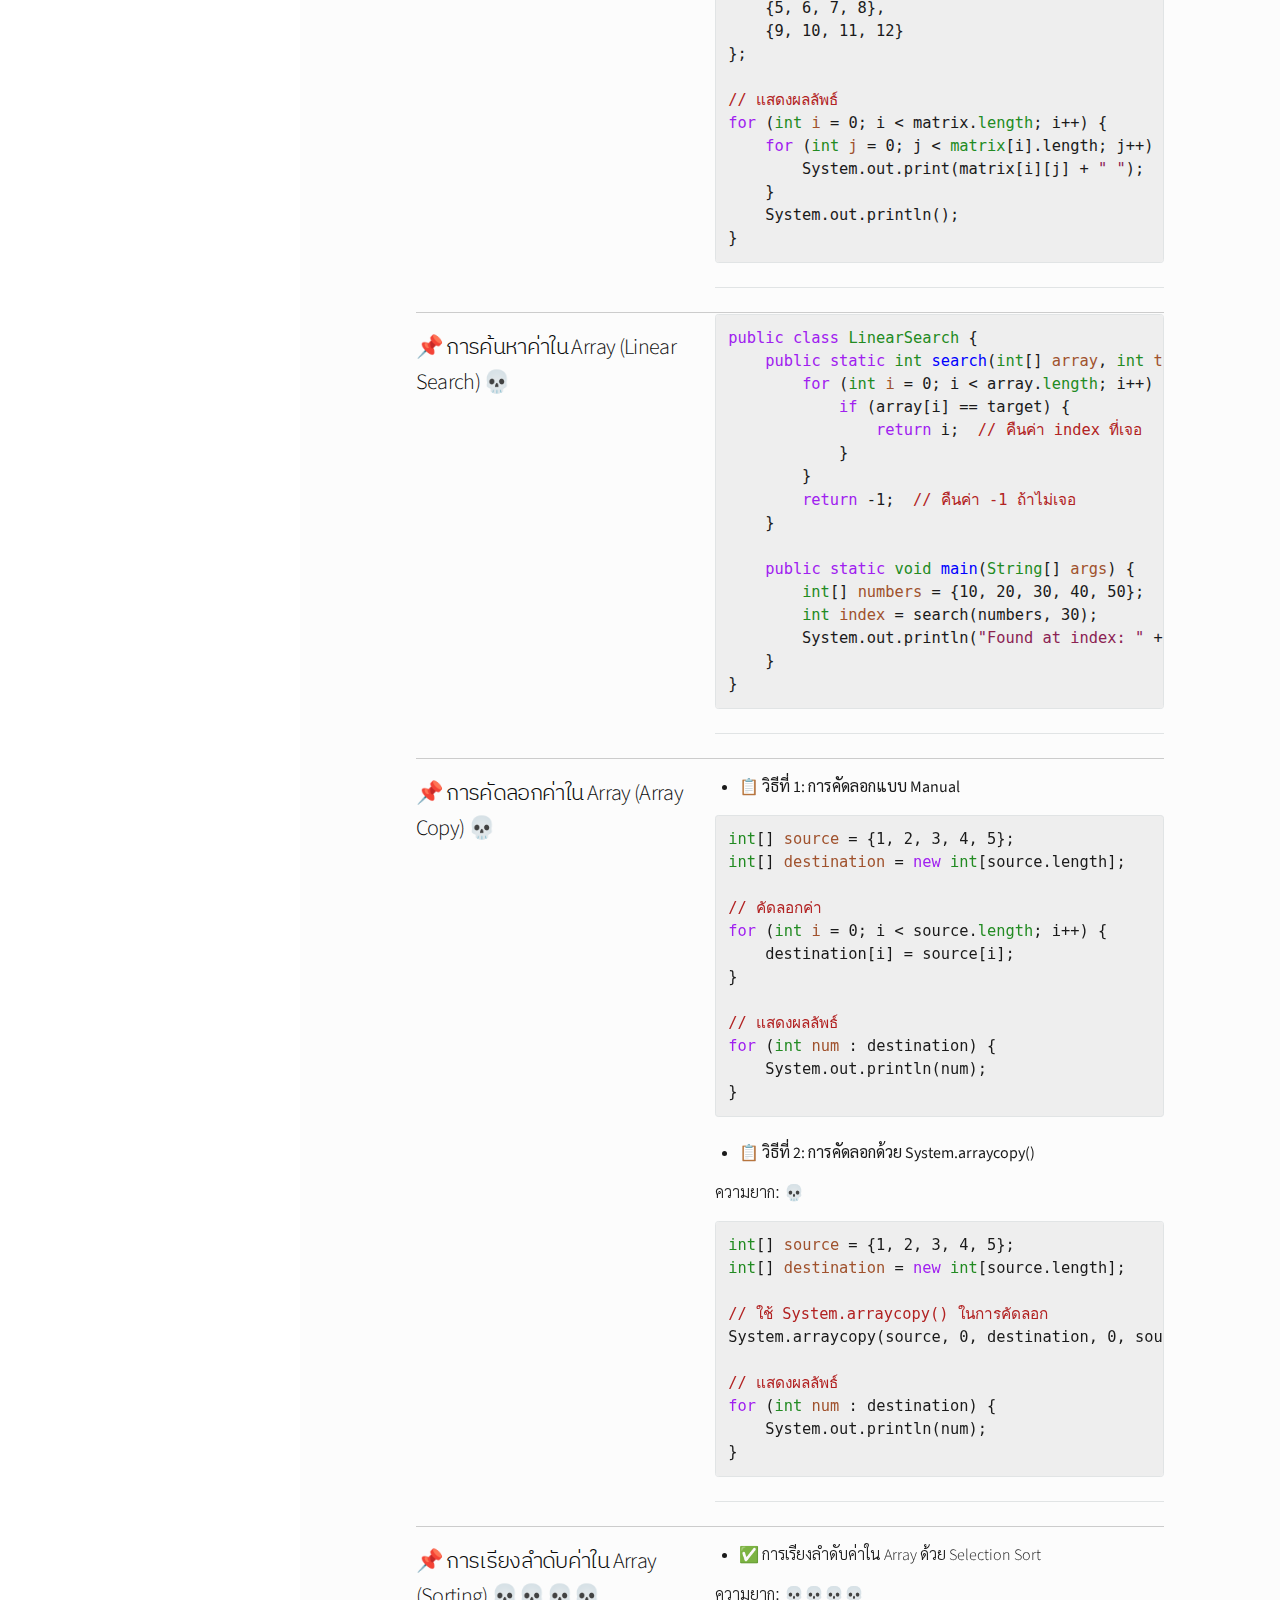
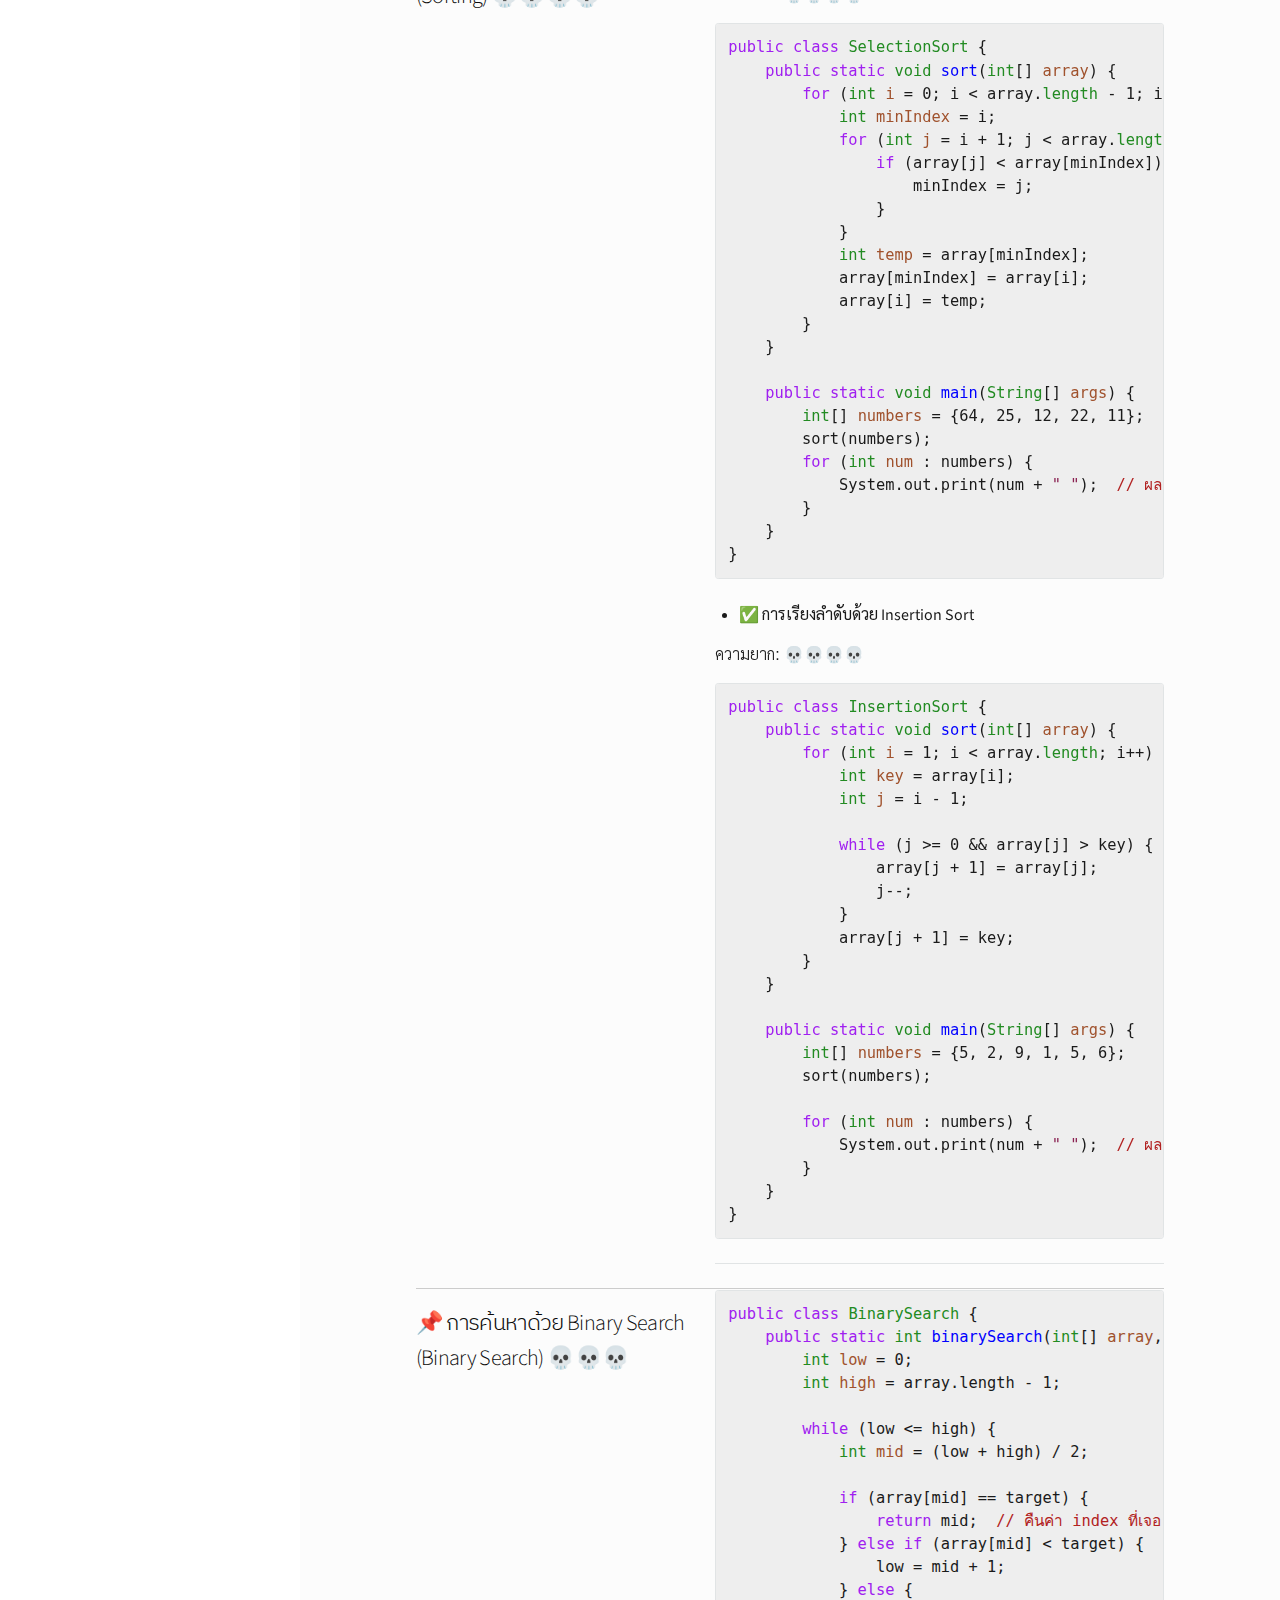
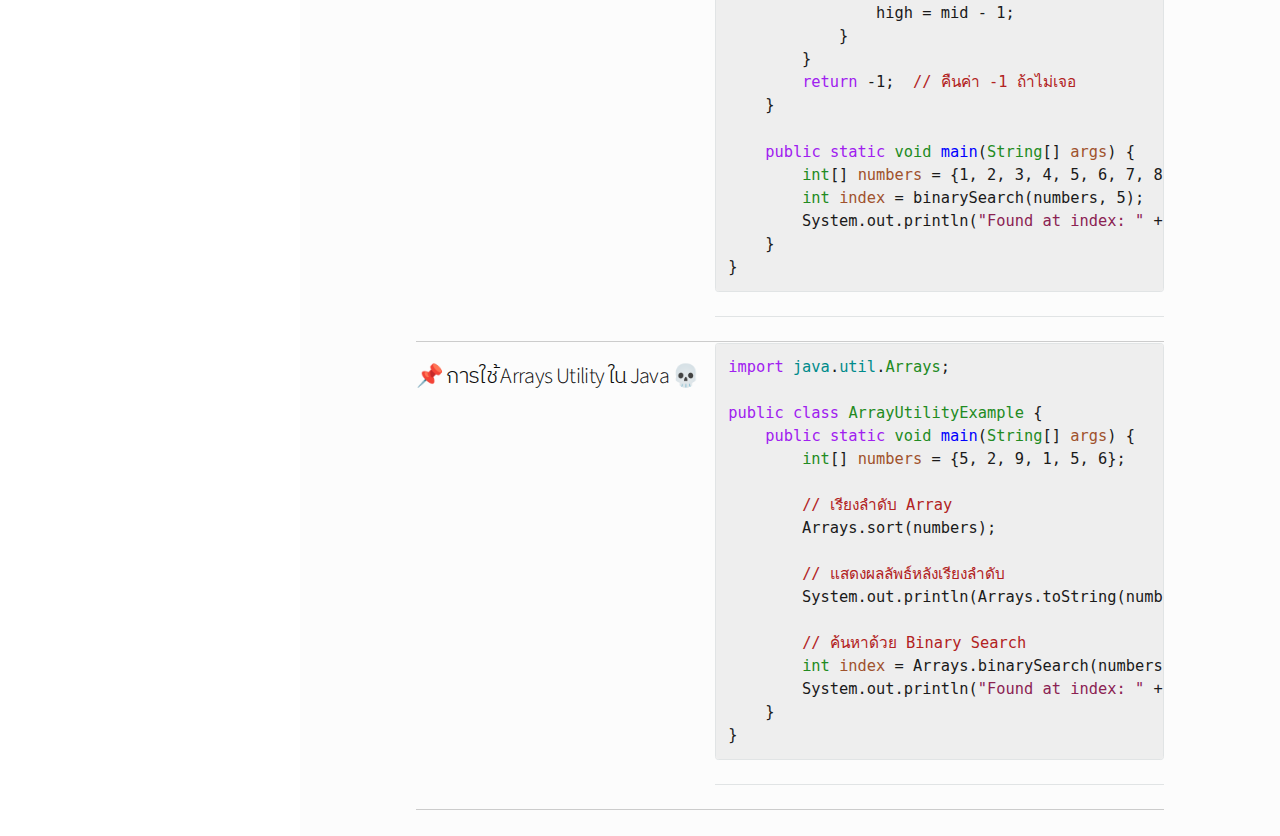
==== commit c4c3ed56: "Latex" ====
--- a/public/arrays.html
+++ b/public/arrays.html
@@ -23,30 +23,30 @@
 <h2>Table of Contents</h2>
 <div id="text-table-of-contents" role="doc-toc">
 <ul>
-<li><a href="#orgb83b86d"><b>Java</b></a></li>
-<li><a href="#orgec6c4ec">📚 สรุปเนื้อหาเรื่อง Arrays (พร้อมตัวอย่างโค้ด)</a>
+<li><a href="#org084f5f8"><b>Java</b></a></li>
+<li><a href="#org0365917">📚 สรุปเนื้อหาเรื่อง Arrays (พร้อมตัวอย่างโค้ด)</a>
 <ul>
-<li><a href="#org9e05ad2">📌 การสร้างและใช้งาน Array</a></li>
-<li><a href="#org6ba98a4">📌 Array Initialization (การกำหนดค่าเริ่มต้น)</a></li>
-<li><a href="#org5731a0d">📌 Frequents Errors About Array</a></li>
-<li><a href="#org4e80801">📌 Property <code>length</code> ใน Array หลายมิติ</a></li>
-<li><a href="#org8cb1f54">📌 Multi-dimensional Arrays (Array หลายมิติ)</a></li>
-<li><a href="#org1a858d4">📌 การค้นหาค่าใน Array (Linear Search)</a></li>
-<li><a href="#org328c9dd">📌 การคัดลอกค่าใน Array (Array Copy)</a></li>
-<li><a href="#org26f81b4">📌 การเรียงลำดับค่าใน Array (Sorting)</a></li>
-<li><a href="#orgd1d73ad">📌 การค้นหาด้วย Binary Search (Binary Search)</a></li>
-<li><a href="#org13dd972">📌 การใช้ Arrays Utility ใน Java</a></li>
+<li><a href="#org8469232">📌 การสร้างและใช้งาน Array</a></li>
+<li><a href="#org7f86479">📌 Array Initialization (การกำหนดค่าเริ่มต้น)</a></li>
+<li><a href="#org1eaf806">📌 Frequents Errors About Array 💀💀💀</a></li>
+<li><a href="#org1fa0c4f">📌 Property <code>length</code> ใน Array หลายมิติ</a></li>
+<li><a href="#orgf5c1f08">📌 Multi-dimensional Arrays (Array หลายมิติ) 💀</a></li>
+<li><a href="#orgad54283">📌 การค้นหาค่าใน Array (Linear Search) 💀</a></li>
+<li><a href="#orgcc2c246">📌 การคัดลอกค่าใน Array (Array Copy) 💀</a></li>
+<li><a href="#org3dfe845">📌 การเรียงลำดับค่าใน Array (Sorting) 💀💀💀💀</a></li>
+<li><a href="#orgae2c6b8">📌 การค้นหาด้วย Binary Search (Binary Search) 💀💀💀</a></li>
+<li><a href="#org531c4e9">📌 การใช้ Arrays Utility ใน Java 💀</a></li>
 </ul>
 </li>
 </ul>
 </div>
 </div>
-<div id="outline-container-orgb83b86d" class="outline-2">
-<h2 id="orgb83b86d"><a href="./index.html"><b>Java</b></a></h2>
-</div>
-<div id="outline-container-orgec6c4ec" class="outline-2">
-<h2 id="orgec6c4ec">📚 สรุปเนื้อหาเรื่อง Arrays (พร้อมตัวอย่างโค้ด)</h2>
-<div class="outline-text-2" id="text-orgec6c4ec">
+<div id="outline-container-org084f5f8" class="outline-2">
+<h2 id="org084f5f8"><a href="./index.html"><b>Java</b></a></h2>
+</div>
+<div id="outline-container-org0365917" class="outline-2">
+<h2 id="org0365917">📚 สรุปเนื้อหาเรื่อง Arrays (พร้อมตัวอย่างโค้ด)</h2>
+<div class="outline-text-2" id="text-org0365917">
 <p>
 ความยาก: 💀💀💀💀
 </p>
@@ -58,9 +58,9 @@
 <hr />
 </div>
 
-<div id="outline-container-org9e05ad2" class="outline-3">
-<h3 id="org9e05ad2">📌 การสร้างและใช้งาน Array</h3>
-<div class="outline-text-3" id="text-org9e05ad2">
+<div id="outline-container-org8469232" class="outline-3">
+<h3 id="org8469232">📌 การสร้างและใช้งาน Array</h3>
+<div class="outline-text-3" id="text-org8469232">
 <div class="org-src-container">
 <pre class="src src-java"><span class="org-comment-delimiter">// </span><span class="org-comment">&#3626;&#3619;&#3657;&#3634;&#3591; Array &#3648;&#3585;&#3655;&#3610;&#3592;&#3635;&#3609;&#3623;&#3609;&#3648;&#3605;&#3655;&#3617; 5 &#3588;&#3656;&#3634;</span>
 <span class="org-type">int</span>[] <span class="org-variable-name">numbers</span> = <span class="org-keyword">new</span> <span class="org-type">int</span>[5];
@@ -83,9 +83,9 @@
 </div>
 </div>
 
-<div id="outline-container-org6ba98a4" class="outline-3">
-<h3 id="org6ba98a4">📌 Array Initialization (การกำหนดค่าเริ่มต้น)</h3>
-<div class="outline-text-3" id="text-org6ba98a4">
+<div id="outline-container-org7f86479" class="outline-3">
+<h3 id="org7f86479">📌 Array Initialization (การกำหนดค่าเริ่มต้น)</h3>
+<div class="outline-text-3" id="text-org7f86479">
 <div class="org-src-container">
 <pre class="src src-java"><span class="org-comment-delimiter">// </span><span class="org-comment">&#3626;&#3619;&#3657;&#3634;&#3591;&#3649;&#3621;&#3632;&#3585;&#3635;&#3627;&#3609;&#3604;&#3588;&#3656;&#3634;&#3648;&#3619;&#3636;&#3656;&#3617;&#3605;&#3657;&#3609;&#3651;&#3609; Array</span>
 <span class="org-type">int</span>[] <span class="org-variable-name">list</span> = {1, 2, 3, 4, 5};
@@ -101,11 +101,10 @@
 </div>
 </div>
 
-<div id="outline-container-org5731a0d" class="outline-3">
-<h3 id="org5731a0d">📌 Frequents Errors About Array</h3>
-<div class="outline-text-3" id="text-org5731a0d">
-<p>
-ความยาก: 💀💀💀
+<div id="outline-container-org1eaf806" class="outline-3">
+<h3 id="org1eaf806">📌 Frequents Errors About Array 💀💀💀</h3>
+<div class="outline-text-3" id="text-org1eaf806">
+<p>
 หากพยายามเข้าถึง index ที่ไม่มีใน array จะเกิดข้อผิดพลาด
 <code>ArrayIndexOutOfBoundsException</code>
 </p>
@@ -120,9 +119,9 @@
 </div>
 </div>
 
-<div id="outline-container-org4e80801" class="outline-3">
-<h3 id="org4e80801">📌 Property <code>length</code> ใน Array หลายมิติ</h3>
-<div class="outline-text-3" id="text-org4e80801">
+<div id="outline-container-org1fa0c4f" class="outline-3">
+<h3 id="org1fa0c4f">📌 Property <code>length</code> ใน Array หลายมิติ</h3>
+<div class="outline-text-3" id="text-org1fa0c4f">
 <ul class="org-ul">
 <li><code>A.length</code> ให้จำนวนแถวของ array</li>
 <li><code>A[0].length</code> ให้จำนวนคอลัมน์ในแถวแรก</li>
@@ -144,12 +143,9 @@
 </div>
 </div>
 
-<div id="outline-container-org8cb1f54" class="outline-3">
-<h3 id="org8cb1f54">📌 Multi-dimensional Arrays (Array หลายมิติ)</h3>
-<div class="outline-text-3" id="text-org8cb1f54">
-<p>
-ความยาก: 💀
-</p>
+<div id="outline-container-orgf5c1f08" class="outline-3">
+<h3 id="orgf5c1f08">📌 Multi-dimensional Arrays (Array หลายมิติ) 💀</h3>
+<div class="outline-text-3" id="text-orgf5c1f08">
 <div class="org-src-container">
 <pre class="src src-java"><span class="org-comment-delimiter">// </span><span class="org-comment">&#3626;&#3619;&#3657;&#3634;&#3591; 2D Array (3 &#3649;&#3606;&#3623; 4 &#3588;&#3629;&#3621;&#3633;&#3617;&#3609;&#3660;)</span>
 <span class="org-type">int</span>[][] <span class="org-variable-name">matrix</span> = {
@@ -172,12 +168,9 @@
 </div>
 </div>
 
-<div id="outline-container-org1a858d4" class="outline-3">
-<h3 id="org1a858d4">📌 การค้นหาค่าใน Array (Linear Search)</h3>
-<div class="outline-text-3" id="text-org1a858d4">
-<p>
-ความยาก: 💀
-</p>
+<div id="outline-container-orgad54283" class="outline-3">
+<h3 id="orgad54283">📌 การค้นหาค่าใน Array (Linear Search) 💀</h3>
+<div class="outline-text-3" id="text-orgad54283">
 <div class="org-src-container">
 <pre class="src src-java"><span class="org-keyword">public</span> <span class="org-keyword">class</span> <span class="org-type">LinearSearch</span> {
     <span class="org-keyword">public</span> <span class="org-keyword">static</span> <span class="org-type">int</span> <span class="org-function-name">search</span>(<span class="org-type">int</span>[] <span class="org-variable-name">array</span>, <span class="org-type">int</span> <span class="org-variable-name">target</span>) {
@@ -202,12 +195,9 @@
 </div>
 </div>
 
-<div id="outline-container-org328c9dd" class="outline-3">
-<h3 id="org328c9dd">📌 การคัดลอกค่าใน Array (Array Copy)</h3>
-<div class="outline-text-3" id="text-org328c9dd">
-<p>
-ความยาก: 💀
-</p>
+<div id="outline-container-orgcc2c246" class="outline-3">
+<h3 id="orgcc2c246">📌 การคัดลอกค่าใน Array (Array Copy) 💀</h3>
+<div class="outline-text-3" id="text-orgcc2c246">
 <ul class="org-ul">
 <li>📋 <b>วิธีที่ 1: การคัดลอกแบบ Manual</b></li>
 </ul>
@@ -251,12 +241,9 @@
 </div>
 </div>
 
-<div id="outline-container-org26f81b4" class="outline-3">
-<h3 id="org26f81b4">📌 การเรียงลำดับค่าใน Array (Sorting)</h3>
-<div class="outline-text-3" id="text-org26f81b4">
-<p>
-ความยาก: 💀💀💀💀
-</p>
+<div id="outline-container-org3dfe845" class="outline-3">
+<h3 id="org3dfe845">📌 การเรียงลำดับค่าใน Array (Sorting) 💀💀💀💀</h3>
+<div class="outline-text-3" id="text-org3dfe845">
 <ul class="org-ul">
 <li>✅ การเรียงลำดับค่าใน Array ด้วย Selection Sort</li>
 </ul>
@@ -326,12 +313,9 @@
 </div>
 </div>
 
-<div id="outline-container-orgd1d73ad" class="outline-3">
-<h3 id="orgd1d73ad">📌 การค้นหาด้วย Binary Search (Binary Search)</h3>
-<div class="outline-text-3" id="text-orgd1d73ad">
-<p>
-ความยาก: 💀💀💀
-</p>
+<div id="outline-container-orgae2c6b8" class="outline-3">
+<h3 id="orgae2c6b8">📌 การค้นหาด้วย Binary Search (Binary Search) 💀💀💀</h3>
+<div class="outline-text-3" id="text-orgae2c6b8">
 <div class="org-src-container">
 <pre class="src src-java"><span class="org-keyword">public</span> <span class="org-keyword">class</span> <span class="org-type">BinarySearch</span> {
     <span class="org-keyword">public</span> <span class="org-keyword">static</span> <span class="org-type">int</span> <span class="org-function-name">binarySearch</span>(<span class="org-type">int</span>[] <span class="org-variable-name">array</span>, <span class="org-type">int</span> <span class="org-variable-name">target</span>) {
@@ -365,12 +349,9 @@
 </div>
 </div>
 
-<div id="outline-container-org13dd972" class="outline-3">
-<h3 id="org13dd972">📌 การใช้ Arrays Utility ใน Java</h3>
-<div class="outline-text-3" id="text-org13dd972">
-<p>
-ความยาก: 💀
-</p>
+<div id="outline-container-org531c4e9" class="outline-3">
+<h3 id="org531c4e9">📌 การใช้ Arrays Utility ใน Java 💀</h3>
+<div class="outline-text-3" id="text-org531c4e9">
 <div class="org-src-container">
 <pre class="src src-java"><span class="org-keyword">import</span> <span class="org-constant">java</span>.<span class="org-constant">util</span>.<span class="org-type">Arrays</span>;
 
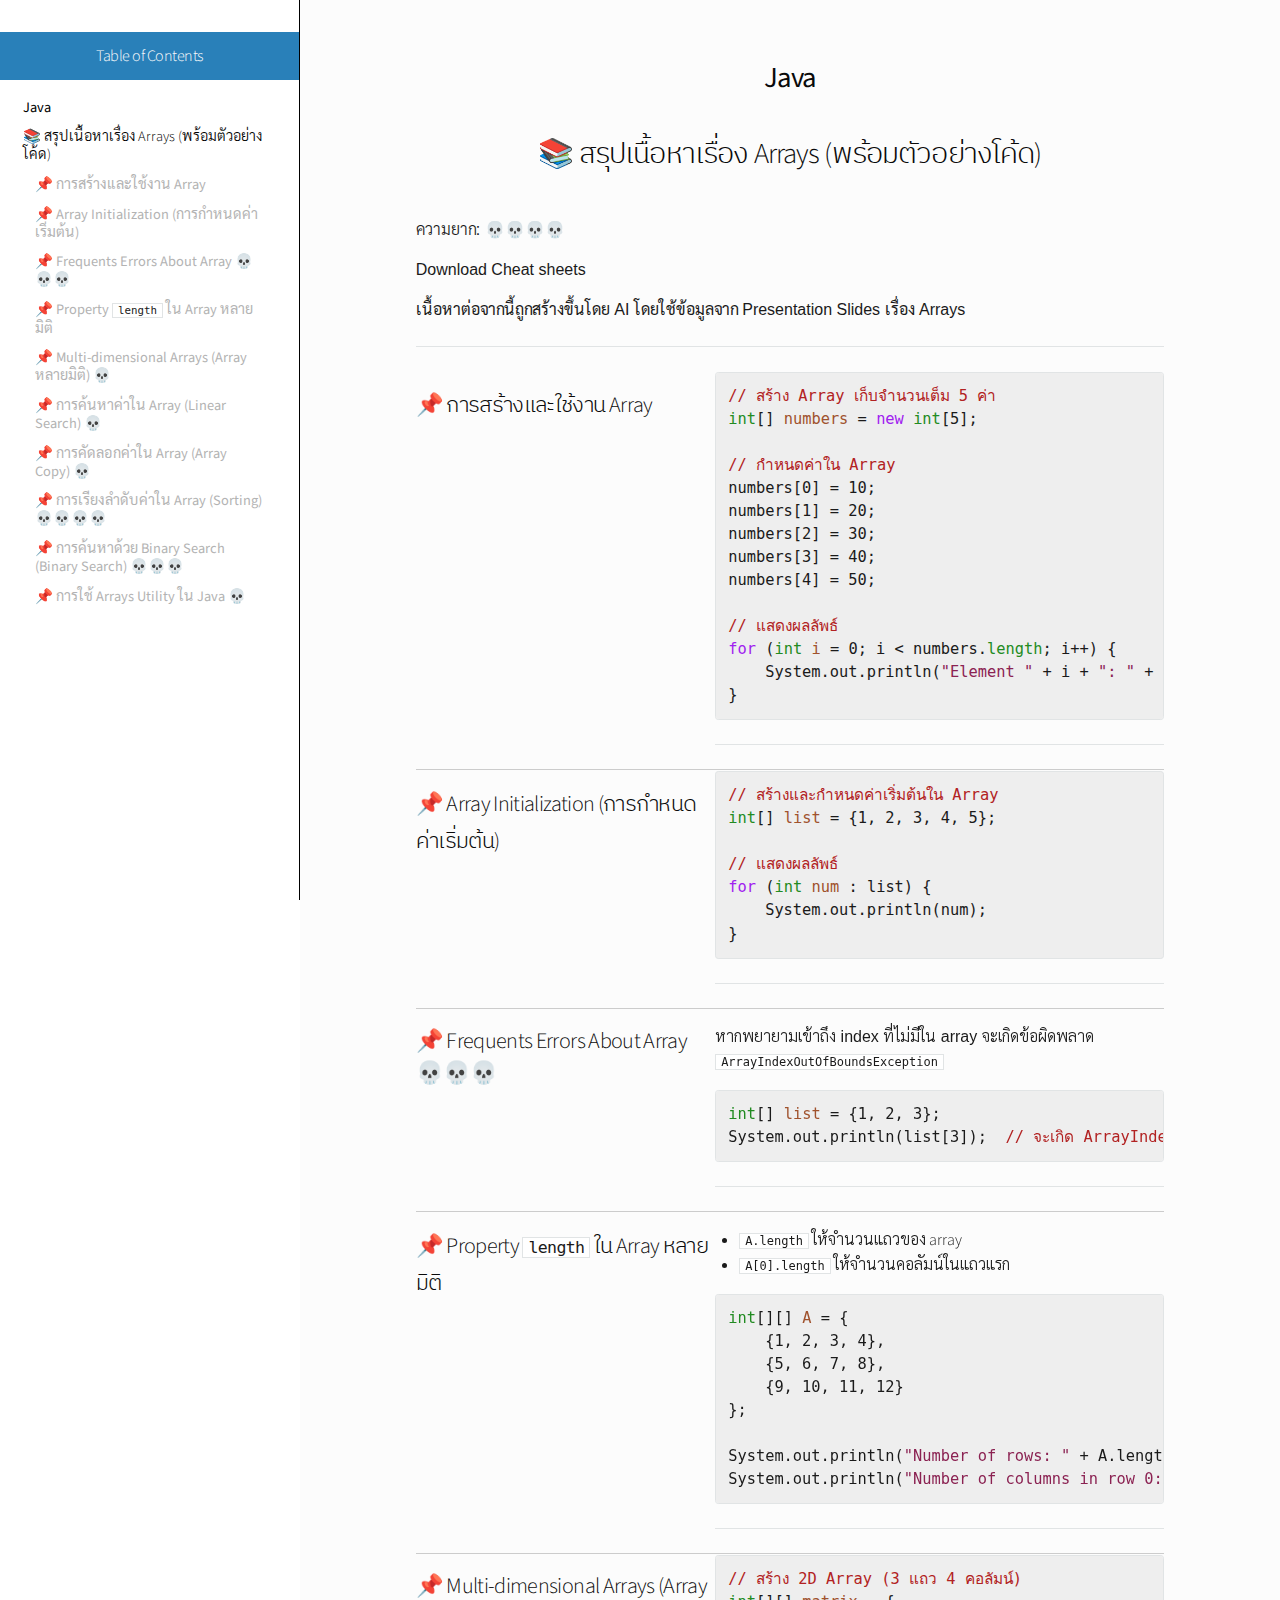
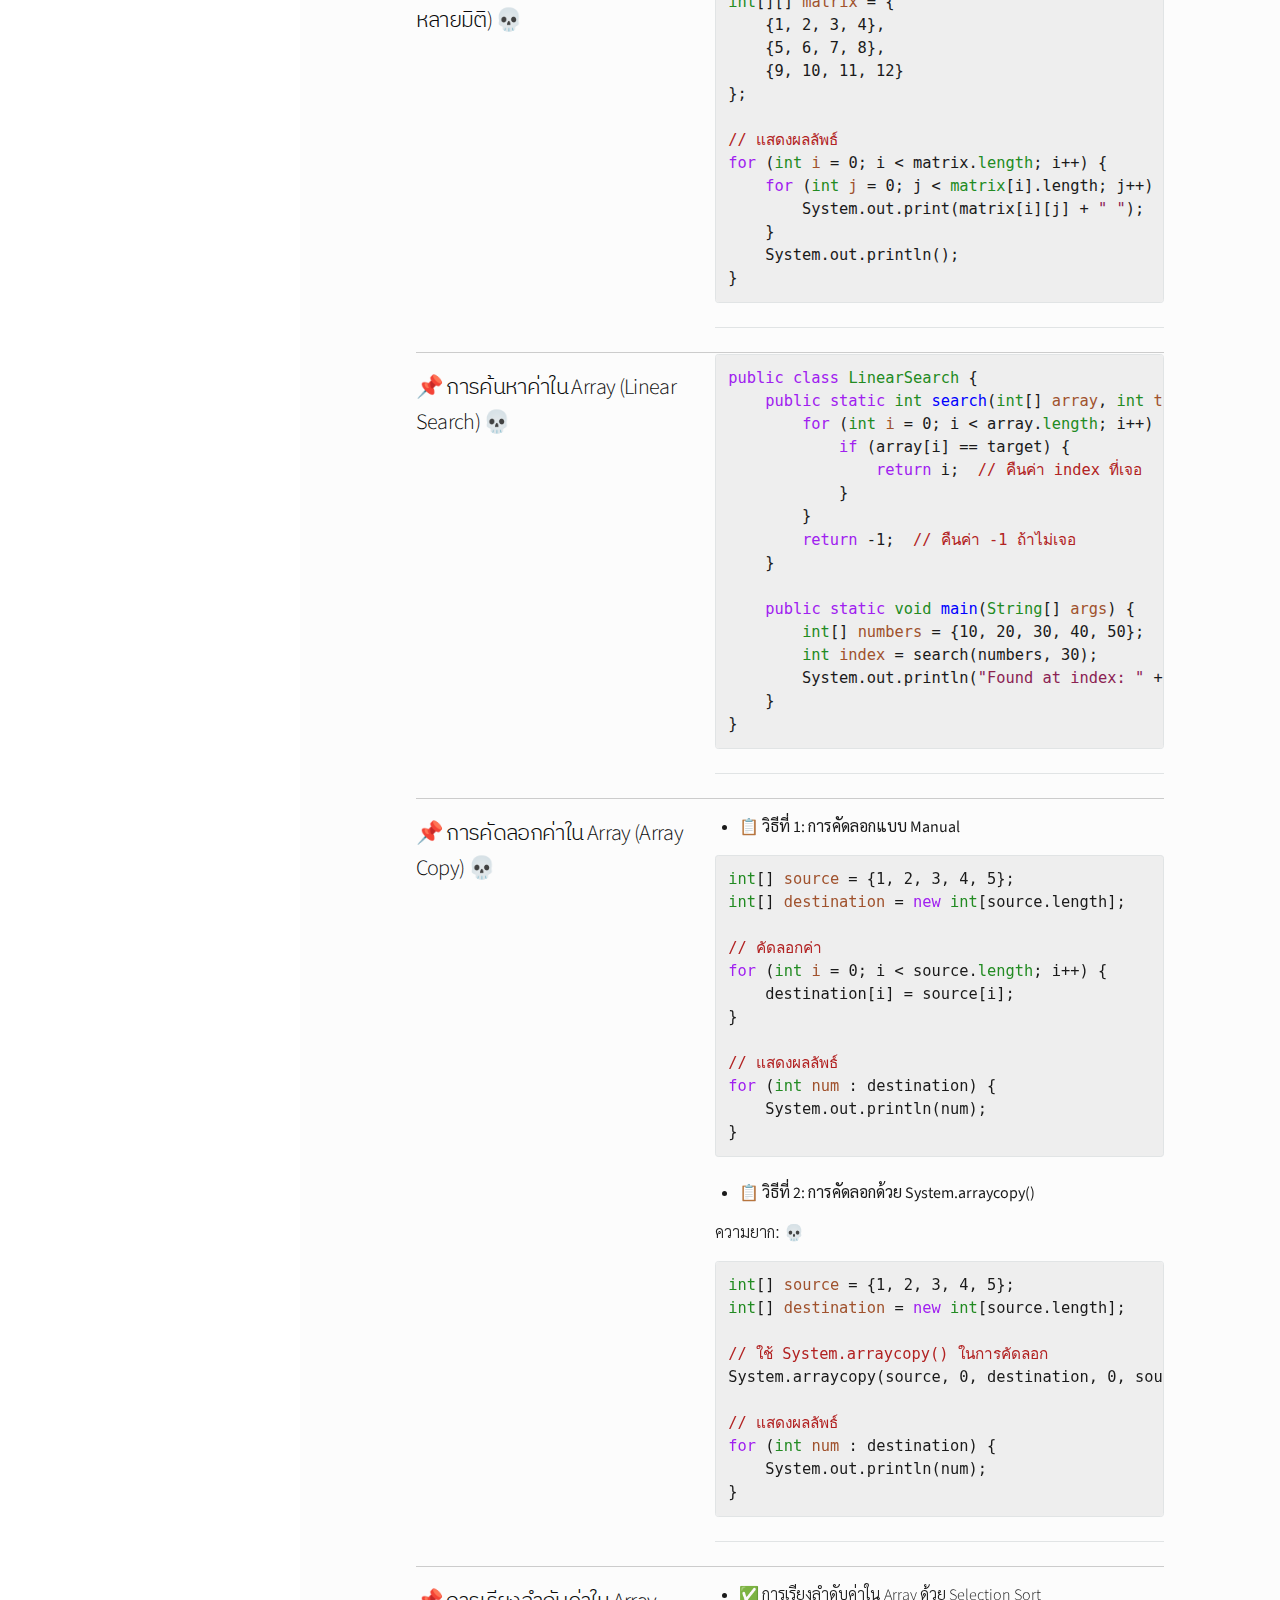
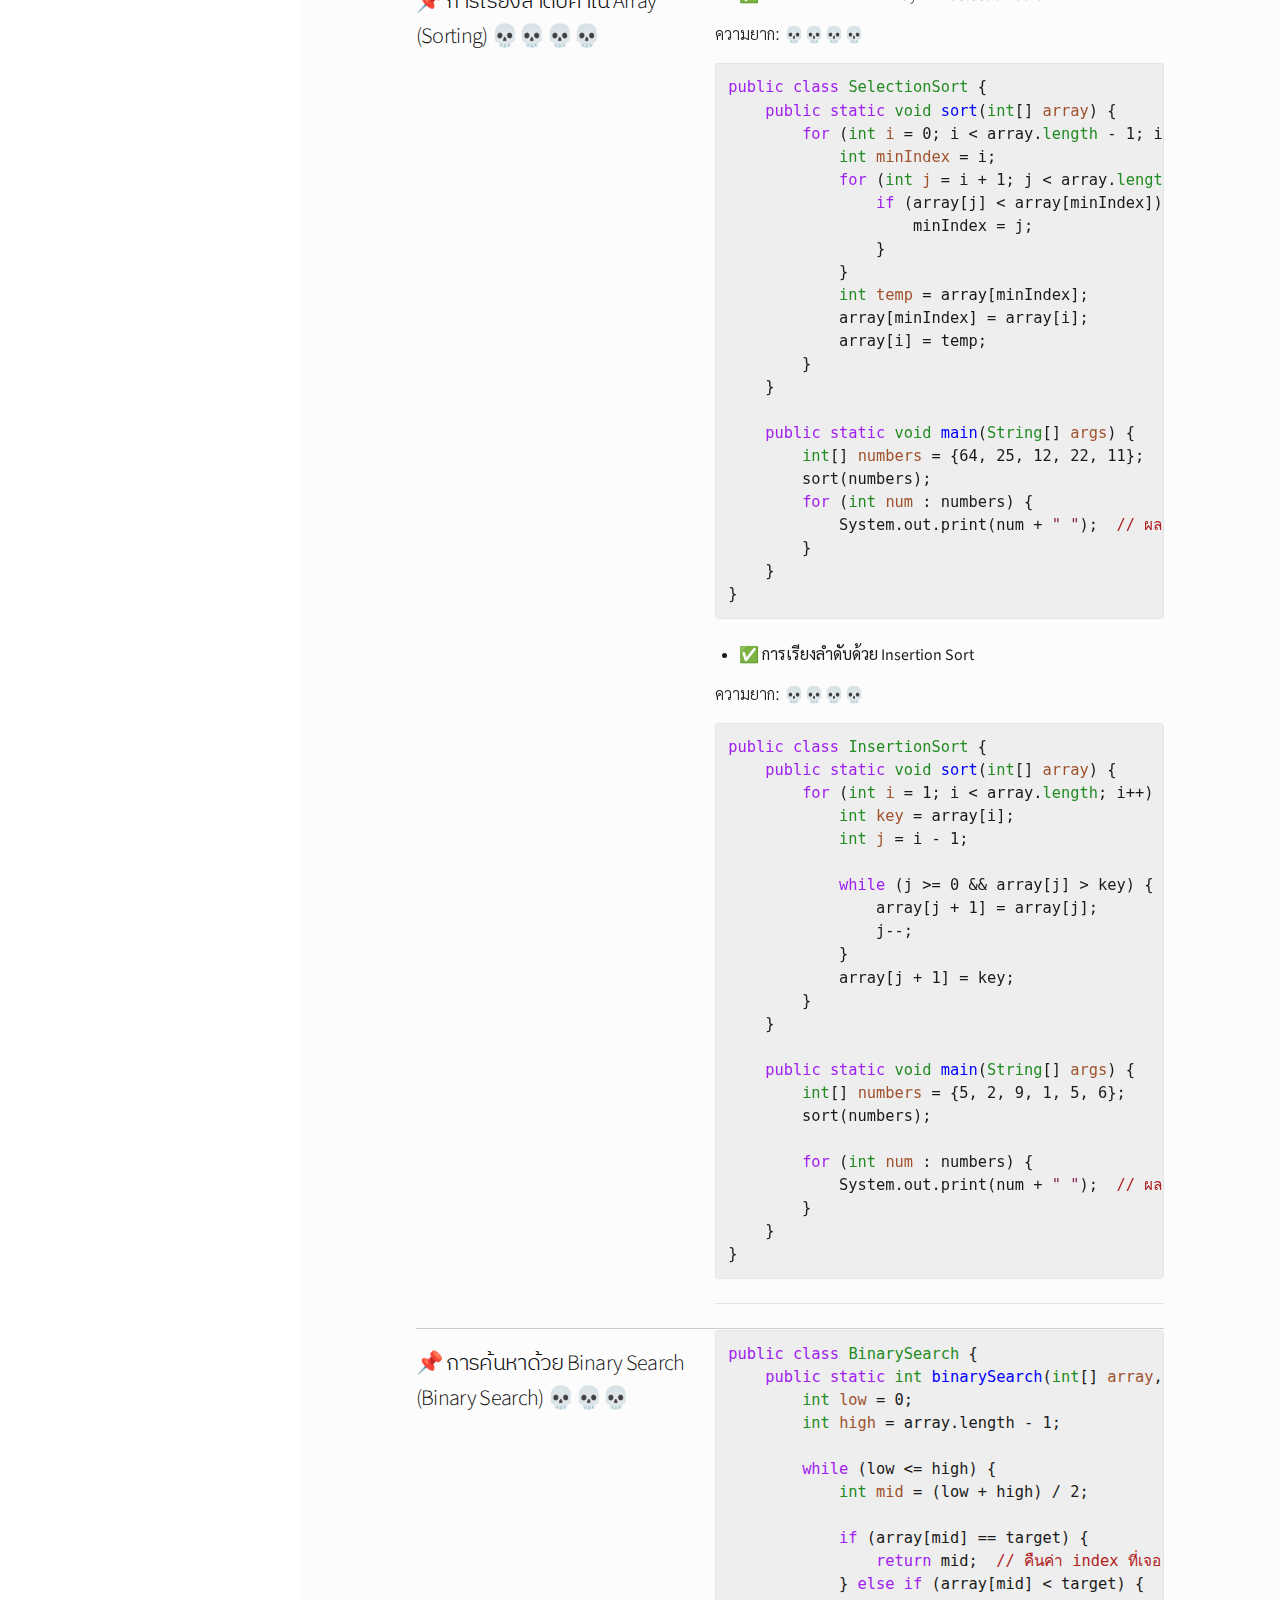
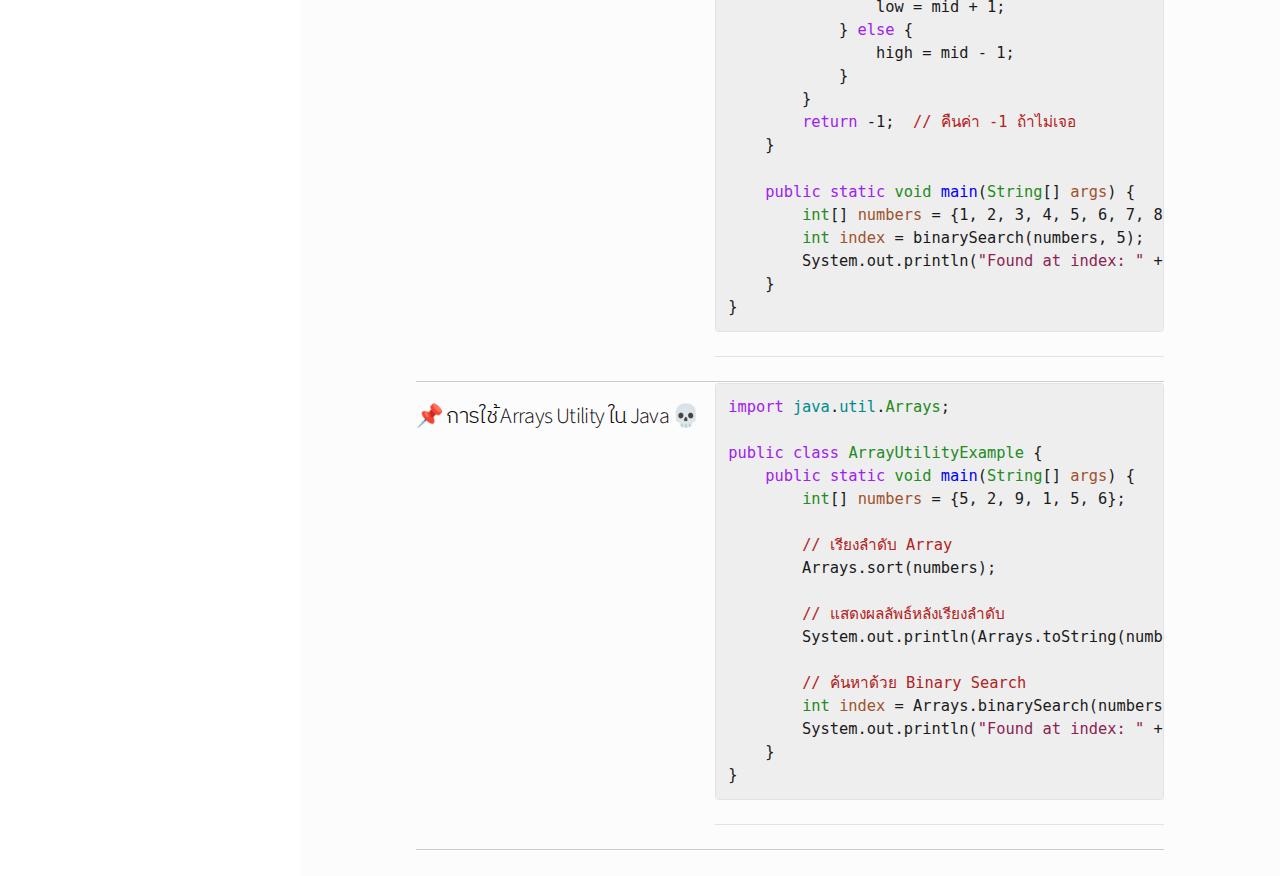
==== commit d534ec0d: "PDF(#2)" ====
--- a/public/arrays.html
+++ b/public/arrays.html
@@ -23,44 +23,48 @@
 <h2>Table of Contents</h2>
 <div id="text-table-of-contents" role="doc-toc">
 <ul>
-<li><a href="#org084f5f8"><b>Java</b></a></li>
-<li><a href="#org0365917">📚 สรุปเนื้อหาเรื่อง Arrays (พร้อมตัวอย่างโค้ด)</a>
+<li><a href="#org4573cd1"><b>Java</b></a></li>
+<li><a href="#org783532a">📚 สรุปเนื้อหาเรื่อง Arrays (พร้อมตัวอย่างโค้ด)</a>
 <ul>
-<li><a href="#org8469232">📌 การสร้างและใช้งาน Array</a></li>
-<li><a href="#org7f86479">📌 Array Initialization (การกำหนดค่าเริ่มต้น)</a></li>
-<li><a href="#org1eaf806">📌 Frequents Errors About Array 💀💀💀</a></li>
-<li><a href="#org1fa0c4f">📌 Property <code>length</code> ใน Array หลายมิติ</a></li>
-<li><a href="#orgf5c1f08">📌 Multi-dimensional Arrays (Array หลายมิติ) 💀</a></li>
-<li><a href="#orgad54283">📌 การค้นหาค่าใน Array (Linear Search) 💀</a></li>
-<li><a href="#orgcc2c246">📌 การคัดลอกค่าใน Array (Array Copy) 💀</a></li>
-<li><a href="#org3dfe845">📌 การเรียงลำดับค่าใน Array (Sorting) 💀💀💀💀</a></li>
-<li><a href="#orgae2c6b8">📌 การค้นหาด้วย Binary Search (Binary Search) 💀💀💀</a></li>
-<li><a href="#org531c4e9">📌 การใช้ Arrays Utility ใน Java 💀</a></li>
+<li><a href="#orgd58191a">📌 การสร้างและใช้งาน Array</a></li>
+<li><a href="#orgb13442f">📌 Array Initialization (การกำหนดค่าเริ่มต้น)</a></li>
+<li><a href="#org2d40b25">📌 Frequents Errors About Array 💀💀💀</a></li>
+<li><a href="#org499e492">📌 Property <code>length</code> ใน Array หลายมิติ</a></li>
+<li><a href="#org86b3599">📌 Multi-dimensional Arrays (Array หลายมิติ) 💀</a></li>
+<li><a href="#org424d2e5">📌 การค้นหาค่าใน Array (Linear Search) 💀</a></li>
+<li><a href="#org89c28f0">📌 การคัดลอกค่าใน Array (Array Copy) 💀</a></li>
+<li><a href="#org3d2e158">📌 การเรียงลำดับค่าใน Array (Sorting) 💀💀💀💀</a></li>
+<li><a href="#orgd08a867">📌 การค้นหาด้วย Binary Search (Binary Search) 💀💀💀</a></li>
+<li><a href="#orgcdf9045">📌 การใช้ Arrays Utility ใน Java 💀</a></li>
 </ul>
 </li>
 </ul>
 </div>
 </div>
-<div id="outline-container-org084f5f8" class="outline-2">
-<h2 id="org084f5f8"><a href="./index.html"><b>Java</b></a></h2>
-</div>
-<div id="outline-container-org0365917" class="outline-2">
-<h2 id="org0365917">📚 สรุปเนื้อหาเรื่อง Arrays (พร้อมตัวอย่างโค้ด)</h2>
-<div class="outline-text-2" id="text-org0365917">
+<div id="outline-container-org4573cd1" class="outline-2">
+<h2 id="org4573cd1"><a href="./index.html"><b>Java</b></a></h2>
+</div>
+<div id="outline-container-org783532a" class="outline-2">
+<h2 id="org783532a">📚 สรุปเนื้อหาเรื่อง Arrays (พร้อมตัวอย่างโค้ด)</h2>
+<div class="outline-text-2" id="text-org783532a">
 <p>
 ความยาก: 💀💀💀💀
 </p>
 
 <p>
+<a href="./assets/java-cheatsheet.pdf"><b>Download Cheat sheets</b></a>
+</p>
+
+<p>
 <b>เนื้อหาต่อจากนี้ถูกสร้างขึ้นโดย AI โดยใช้ข้อมูลจาก Presentation Slides เรื่อง Arrays</b>
 </p>
 
 <hr />
 </div>
 
-<div id="outline-container-org8469232" class="outline-3">
-<h3 id="org8469232">📌 การสร้างและใช้งาน Array</h3>
-<div class="outline-text-3" id="text-org8469232">
+<div id="outline-container-orgd58191a" class="outline-3">
+<h3 id="orgd58191a">📌 การสร้างและใช้งาน Array</h3>
+<div class="outline-text-3" id="text-orgd58191a">
 <div class="org-src-container">
 <pre class="src src-java"><span class="org-comment-delimiter">// </span><span class="org-comment">&#3626;&#3619;&#3657;&#3634;&#3591; Array &#3648;&#3585;&#3655;&#3610;&#3592;&#3635;&#3609;&#3623;&#3609;&#3648;&#3605;&#3655;&#3617; 5 &#3588;&#3656;&#3634;</span>
 <span class="org-type">int</span>[] <span class="org-variable-name">numbers</span> = <span class="org-keyword">new</span> <span class="org-type">int</span>[5];
@@ -83,9 +87,9 @@
 </div>
 </div>
 
-<div id="outline-container-org7f86479" class="outline-3">
-<h3 id="org7f86479">📌 Array Initialization (การกำหนดค่าเริ่มต้น)</h3>
-<div class="outline-text-3" id="text-org7f86479">
+<div id="outline-container-orgb13442f" class="outline-3">
+<h3 id="orgb13442f">📌 Array Initialization (การกำหนดค่าเริ่มต้น)</h3>
+<div class="outline-text-3" id="text-orgb13442f">
 <div class="org-src-container">
 <pre class="src src-java"><span class="org-comment-delimiter">// </span><span class="org-comment">&#3626;&#3619;&#3657;&#3634;&#3591;&#3649;&#3621;&#3632;&#3585;&#3635;&#3627;&#3609;&#3604;&#3588;&#3656;&#3634;&#3648;&#3619;&#3636;&#3656;&#3617;&#3605;&#3657;&#3609;&#3651;&#3609; Array</span>
 <span class="org-type">int</span>[] <span class="org-variable-name">list</span> = {1, 2, 3, 4, 5};
@@ -101,9 +105,9 @@
 </div>
 </div>
 
-<div id="outline-container-org1eaf806" class="outline-3">
-<h3 id="org1eaf806">📌 Frequents Errors About Array 💀💀💀</h3>
-<div class="outline-text-3" id="text-org1eaf806">
+<div id="outline-container-org2d40b25" class="outline-3">
+<h3 id="org2d40b25">📌 Frequents Errors About Array 💀💀💀</h3>
+<div class="outline-text-3" id="text-org2d40b25">
 <p>
 หากพยายามเข้าถึง index ที่ไม่มีใน array จะเกิดข้อผิดพลาด
 <code>ArrayIndexOutOfBoundsException</code>
@@ -119,9 +123,9 @@
 </div>
 </div>
 
-<div id="outline-container-org1fa0c4f" class="outline-3">
-<h3 id="org1fa0c4f">📌 Property <code>length</code> ใน Array หลายมิติ</h3>
-<div class="outline-text-3" id="text-org1fa0c4f">
+<div id="outline-container-org499e492" class="outline-3">
+<h3 id="org499e492">📌 Property <code>length</code> ใน Array หลายมิติ</h3>
+<div class="outline-text-3" id="text-org499e492">
 <ul class="org-ul">
 <li><code>A.length</code> ให้จำนวนแถวของ array</li>
 <li><code>A[0].length</code> ให้จำนวนคอลัมน์ในแถวแรก</li>
@@ -143,9 +147,9 @@
 </div>
 </div>
 
-<div id="outline-container-orgf5c1f08" class="outline-3">
-<h3 id="orgf5c1f08">📌 Multi-dimensional Arrays (Array หลายมิติ) 💀</h3>
-<div class="outline-text-3" id="text-orgf5c1f08">
+<div id="outline-container-org86b3599" class="outline-3">
+<h3 id="org86b3599">📌 Multi-dimensional Arrays (Array หลายมิติ) 💀</h3>
+<div class="outline-text-3" id="text-org86b3599">
 <div class="org-src-container">
 <pre class="src src-java"><span class="org-comment-delimiter">// </span><span class="org-comment">&#3626;&#3619;&#3657;&#3634;&#3591; 2D Array (3 &#3649;&#3606;&#3623; 4 &#3588;&#3629;&#3621;&#3633;&#3617;&#3609;&#3660;)</span>
 <span class="org-type">int</span>[][] <span class="org-variable-name">matrix</span> = {
@@ -168,9 +172,9 @@
 </div>
 </div>
 
-<div id="outline-container-orgad54283" class="outline-3">
-<h3 id="orgad54283">📌 การค้นหาค่าใน Array (Linear Search) 💀</h3>
-<div class="outline-text-3" id="text-orgad54283">
+<div id="outline-container-org424d2e5" class="outline-3">
+<h3 id="org424d2e5">📌 การค้นหาค่าใน Array (Linear Search) 💀</h3>
+<div class="outline-text-3" id="text-org424d2e5">
 <div class="org-src-container">
 <pre class="src src-java"><span class="org-keyword">public</span> <span class="org-keyword">class</span> <span class="org-type">LinearSearch</span> {
     <span class="org-keyword">public</span> <span class="org-keyword">static</span> <span class="org-type">int</span> <span class="org-function-name">search</span>(<span class="org-type">int</span>[] <span class="org-variable-name">array</span>, <span class="org-type">int</span> <span class="org-variable-name">target</span>) {
@@ -195,9 +199,9 @@
 </div>
 </div>
 
-<div id="outline-container-orgcc2c246" class="outline-3">
-<h3 id="orgcc2c246">📌 การคัดลอกค่าใน Array (Array Copy) 💀</h3>
-<div class="outline-text-3" id="text-orgcc2c246">
+<div id="outline-container-org89c28f0" class="outline-3">
+<h3 id="org89c28f0">📌 การคัดลอกค่าใน Array (Array Copy) 💀</h3>
+<div class="outline-text-3" id="text-org89c28f0">
 <ul class="org-ul">
 <li>📋 <b>วิธีที่ 1: การคัดลอกแบบ Manual</b></li>
 </ul>
@@ -241,9 +245,9 @@
 </div>
 </div>
 
-<div id="outline-container-org3dfe845" class="outline-3">
-<h3 id="org3dfe845">📌 การเรียงลำดับค่าใน Array (Sorting) 💀💀💀💀</h3>
-<div class="outline-text-3" id="text-org3dfe845">
+<div id="outline-container-org3d2e158" class="outline-3">
+<h3 id="org3d2e158">📌 การเรียงลำดับค่าใน Array (Sorting) 💀💀💀💀</h3>
+<div class="outline-text-3" id="text-org3d2e158">
 <ul class="org-ul">
 <li>✅ การเรียงลำดับค่าใน Array ด้วย Selection Sort</li>
 </ul>
@@ -313,9 +317,9 @@
 </div>
 </div>
 
-<div id="outline-container-orgae2c6b8" class="outline-3">
-<h3 id="orgae2c6b8">📌 การค้นหาด้วย Binary Search (Binary Search) 💀💀💀</h3>
-<div class="outline-text-3" id="text-orgae2c6b8">
+<div id="outline-container-orgd08a867" class="outline-3">
+<h3 id="orgd08a867">📌 การค้นหาด้วย Binary Search (Binary Search) 💀💀💀</h3>
+<div class="outline-text-3" id="text-orgd08a867">
 <div class="org-src-container">
 <pre class="src src-java"><span class="org-keyword">public</span> <span class="org-keyword">class</span> <span class="org-type">BinarySearch</span> {
     <span class="org-keyword">public</span> <span class="org-keyword">static</span> <span class="org-type">int</span> <span class="org-function-name">binarySearch</span>(<span class="org-type">int</span>[] <span class="org-variable-name">array</span>, <span class="org-type">int</span> <span class="org-variable-name">target</span>) {
@@ -349,9 +353,9 @@
 </div>
 </div>
 
-<div id="outline-container-org531c4e9" class="outline-3">
-<h3 id="org531c4e9">📌 การใช้ Arrays Utility ใน Java 💀</h3>
-<div class="outline-text-3" id="text-org531c4e9">
+<div id="outline-container-orgcdf9045" class="outline-3">
+<h3 id="orgcdf9045">📌 การใช้ Arrays Utility ใน Java 💀</h3>
+<div class="outline-text-3" id="text-orgcdf9045">
 <div class="org-src-container">
 <pre class="src src-java"><span class="org-keyword">import</span> <span class="org-constant">java</span>.<span class="org-constant">util</span>.<span class="org-type">Arrays</span>;
 
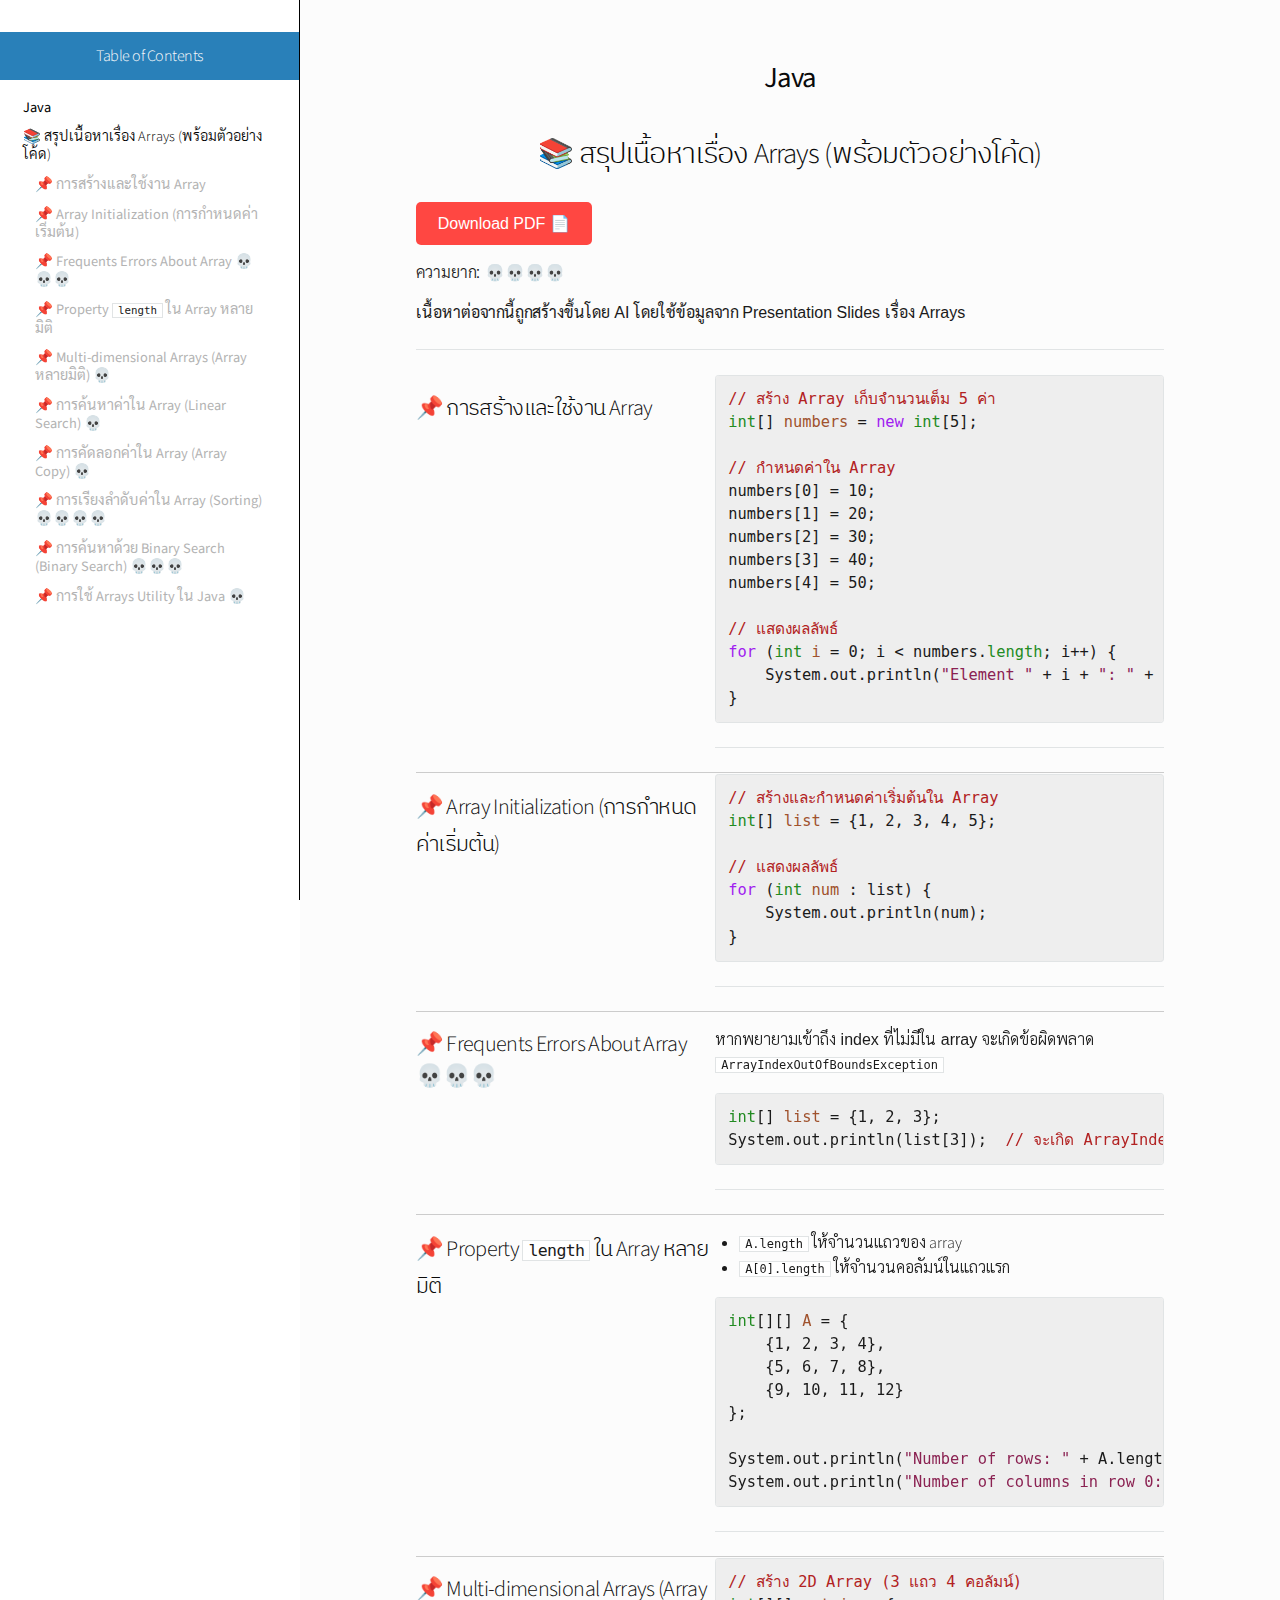
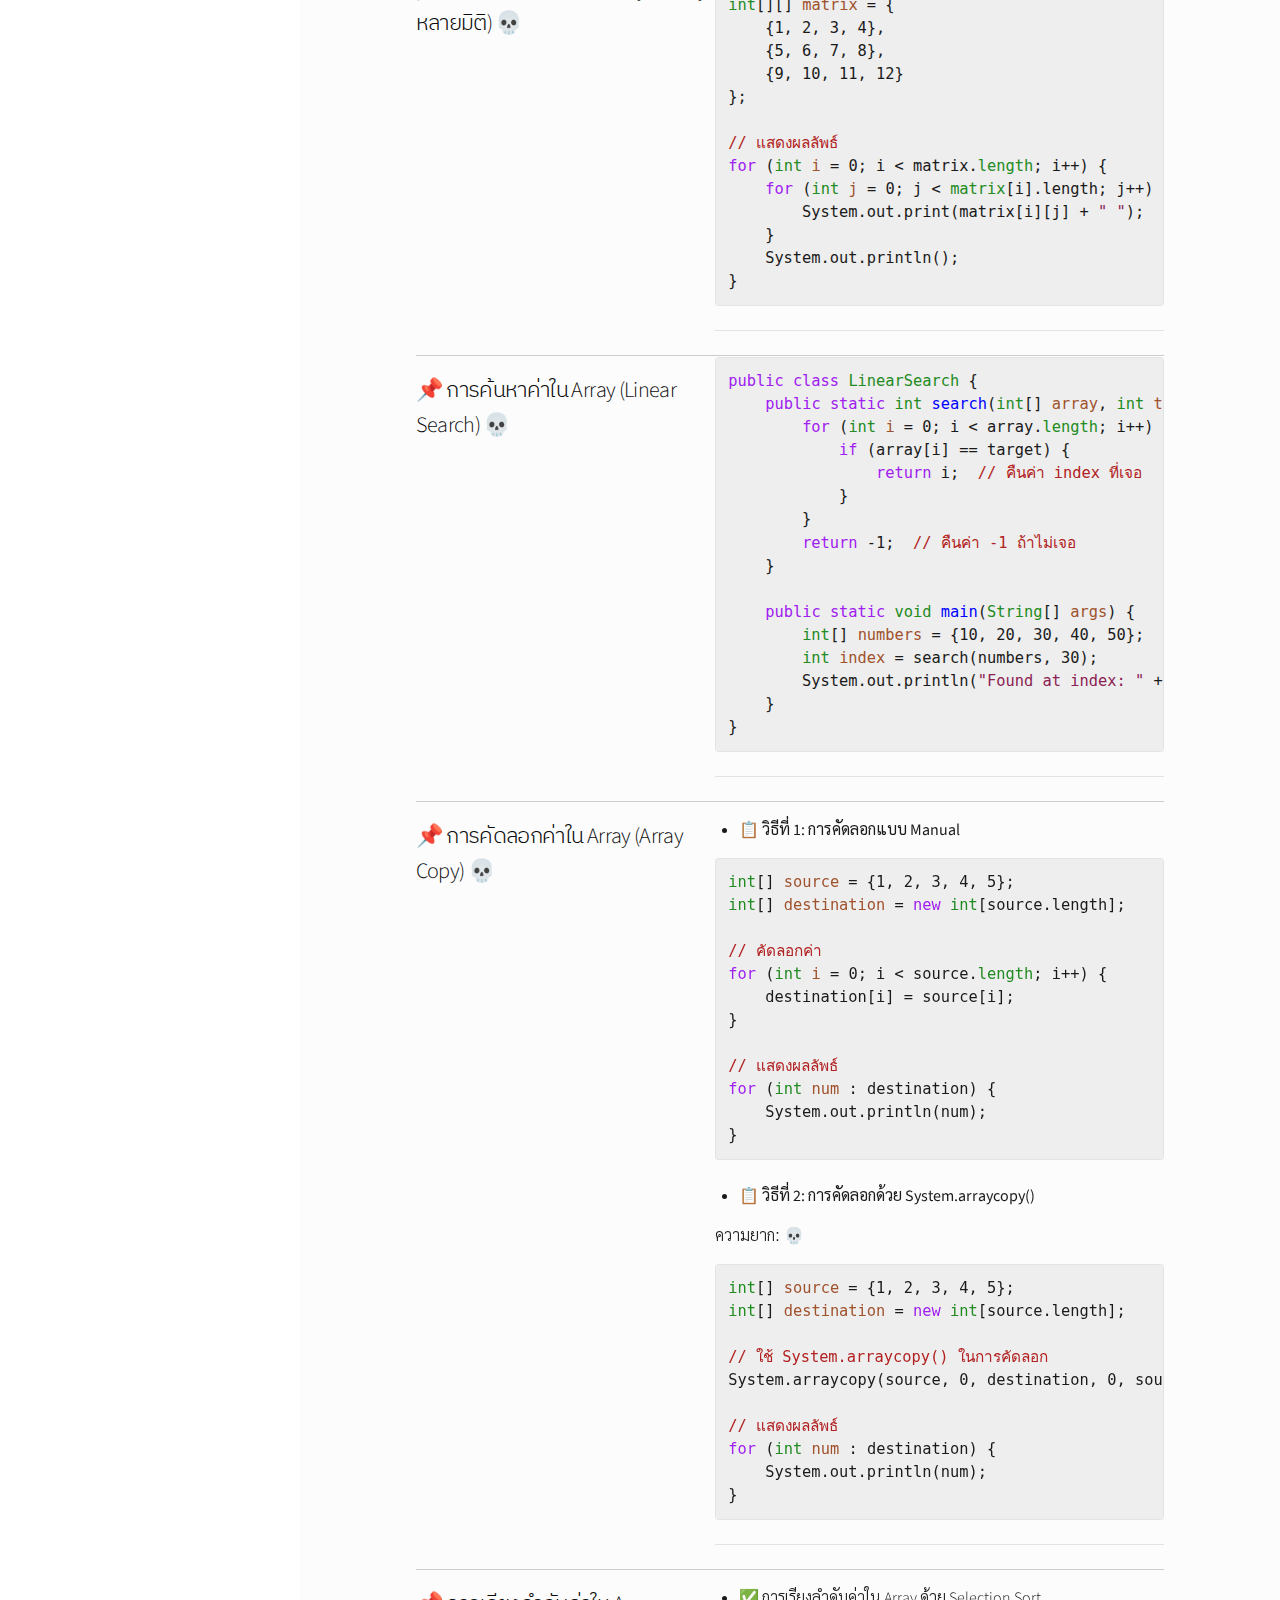
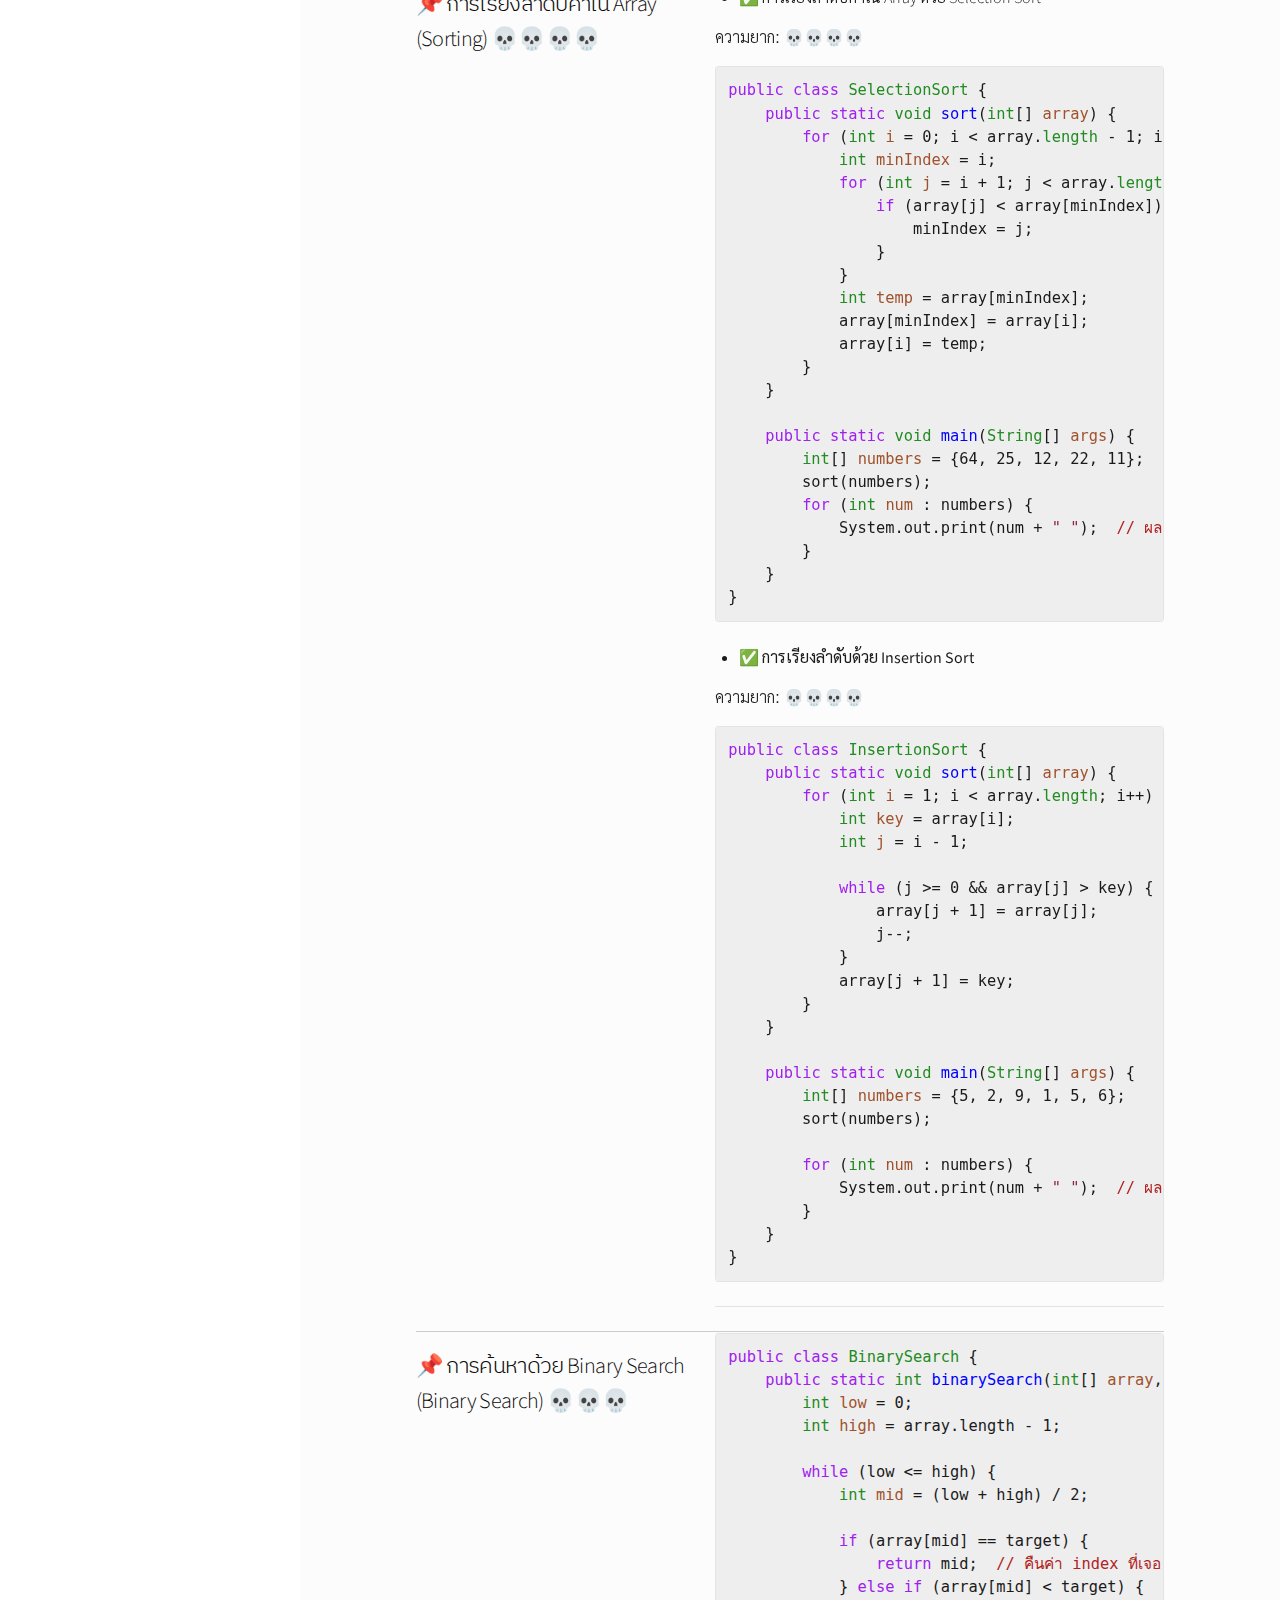
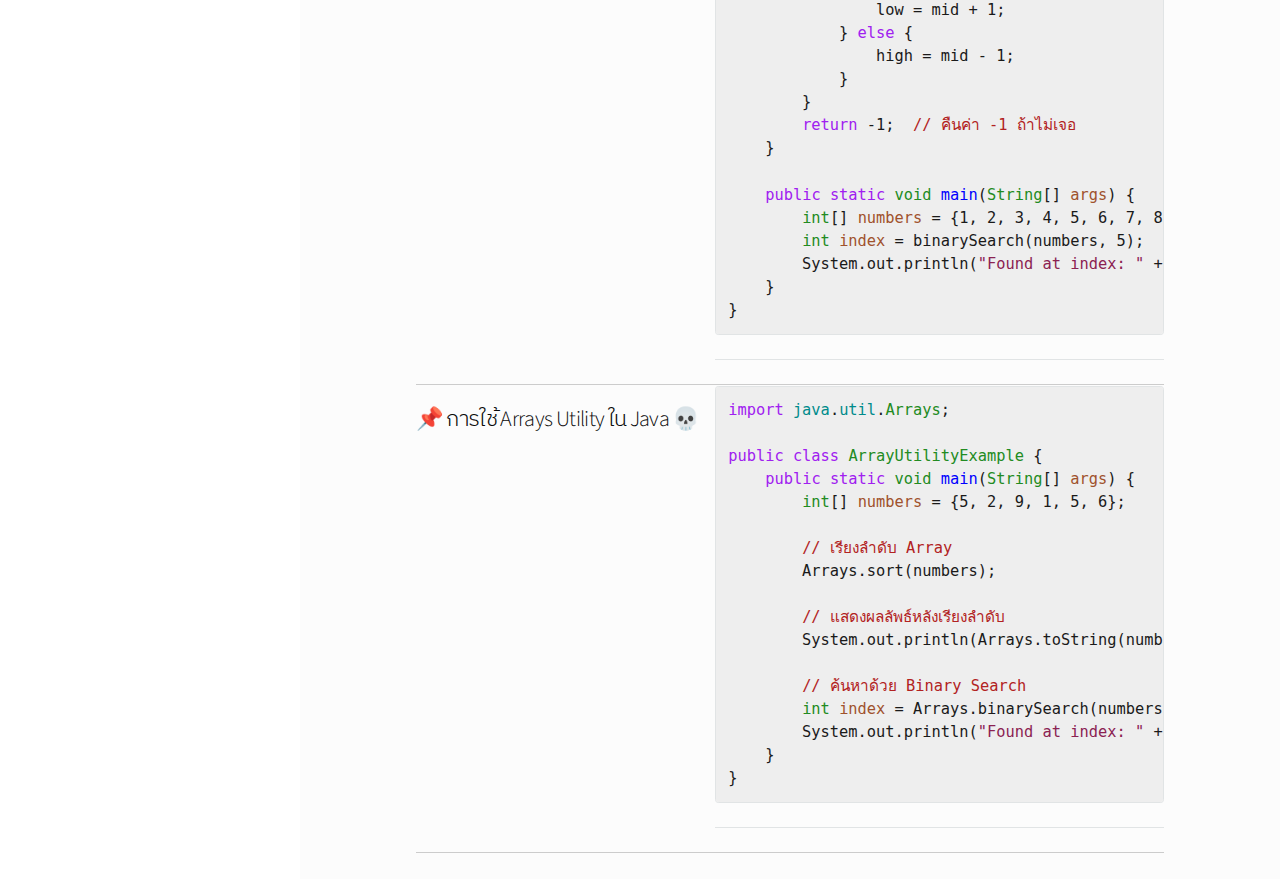
==== commit 2402b3c0: "Download button CSS" ====
--- a/public/arrays.html
+++ b/public/arrays.html
@@ -23,48 +23,44 @@
 <h2>Table of Contents</h2>
 <div id="text-table-of-contents" role="doc-toc">
 <ul>
-<li><a href="#org4573cd1"><b>Java</b></a></li>
-<li><a href="#org783532a">📚 สรุปเนื้อหาเรื่อง Arrays (พร้อมตัวอย่างโค้ด)</a>
+<li><a href="#orgd84e3ae"><b>Java</b></a></li>
+<li><a href="#org30d2172">📚 สรุปเนื้อหาเรื่อง Arrays (พร้อมตัวอย่างโค้ด)</a>
 <ul>
-<li><a href="#orgd58191a">📌 การสร้างและใช้งาน Array</a></li>
-<li><a href="#orgb13442f">📌 Array Initialization (การกำหนดค่าเริ่มต้น)</a></li>
-<li><a href="#org2d40b25">📌 Frequents Errors About Array 💀💀💀</a></li>
-<li><a href="#org499e492">📌 Property <code>length</code> ใน Array หลายมิติ</a></li>
-<li><a href="#org86b3599">📌 Multi-dimensional Arrays (Array หลายมิติ) 💀</a></li>
-<li><a href="#org424d2e5">📌 การค้นหาค่าใน Array (Linear Search) 💀</a></li>
-<li><a href="#org89c28f0">📌 การคัดลอกค่าใน Array (Array Copy) 💀</a></li>
-<li><a href="#org3d2e158">📌 การเรียงลำดับค่าใน Array (Sorting) 💀💀💀💀</a></li>
-<li><a href="#orgd08a867">📌 การค้นหาด้วย Binary Search (Binary Search) 💀💀💀</a></li>
-<li><a href="#orgcdf9045">📌 การใช้ Arrays Utility ใน Java 💀</a></li>
+<li><a href="#orgd4ffac5">📌 การสร้างและใช้งาน Array</a></li>
+<li><a href="#org0c4fec9">📌 Array Initialization (การกำหนดค่าเริ่มต้น)</a></li>
+<li><a href="#orgd110a82">📌 Frequents Errors About Array 💀💀💀</a></li>
+<li><a href="#org93efdd8">📌 Property <code>length</code> ใน Array หลายมิติ</a></li>
+<li><a href="#org767d394">📌 Multi-dimensional Arrays (Array หลายมิติ) 💀</a></li>
+<li><a href="#orgf0e4987">📌 การค้นหาค่าใน Array (Linear Search) 💀</a></li>
+<li><a href="#org7ac2667">📌 การคัดลอกค่าใน Array (Array Copy) 💀</a></li>
+<li><a href="#org1acc67e">📌 การเรียงลำดับค่าใน Array (Sorting) 💀💀💀💀</a></li>
+<li><a href="#org68150ec">📌 การค้นหาด้วย Binary Search (Binary Search) 💀💀💀</a></li>
+<li><a href="#orgbd984eb">📌 การใช้ Arrays Utility ใน Java 💀</a></li>
 </ul>
 </li>
 </ul>
 </div>
 </div>
-<div id="outline-container-org4573cd1" class="outline-2">
-<h2 id="org4573cd1"><a href="./index.html"><b>Java</b></a></h2>
-</div>
-<div id="outline-container-org783532a" class="outline-2">
-<h2 id="org783532a">📚 สรุปเนื้อหาเรื่อง Arrays (พร้อมตัวอย่างโค้ด)</h2>
-<div class="outline-text-2" id="text-org783532a">
+<div id="outline-container-orgd84e3ae" class="outline-2">
+<h2 id="orgd84e3ae"><a href="./index.html"><b>Java</b></a></h2>
+</div>
+<div id="outline-container-org30d2172" class="outline-2">
+<h2 id="org30d2172">📚 สรุปเนื้อหาเรื่อง Arrays (พร้อมตัวอย่างโค้ด)</h2>
+<div class="outline-text-2" id="text-org30d2172">
+<a href="./assets/java-cheatsheet.pdf" class="download-btn" download>Download PDF 📄</a>
 <p>
 ความยาก: 💀💀💀💀
 </p>
 
 <p>
-<a href="./assets/java-cheatsheet.pdf"><b>Download Cheat sheets</b></a>
-</p>
-
-<p>
 <b>เนื้อหาต่อจากนี้ถูกสร้างขึ้นโดย AI โดยใช้ข้อมูลจาก Presentation Slides เรื่อง Arrays</b>
 </p>
-
-<hr />
-</div>
-
-<div id="outline-container-orgd58191a" class="outline-3">
-<h3 id="orgd58191a">📌 การสร้างและใช้งาน Array</h3>
-<div class="outline-text-3" id="text-orgd58191a">
+<hr />
+</div>
+
+<div id="outline-container-orgd4ffac5" class="outline-3">
+<h3 id="orgd4ffac5">📌 การสร้างและใช้งาน Array</h3>
+<div class="outline-text-3" id="text-orgd4ffac5">
 <div class="org-src-container">
 <pre class="src src-java"><span class="org-comment-delimiter">// </span><span class="org-comment">&#3626;&#3619;&#3657;&#3634;&#3591; Array &#3648;&#3585;&#3655;&#3610;&#3592;&#3635;&#3609;&#3623;&#3609;&#3648;&#3605;&#3655;&#3617; 5 &#3588;&#3656;&#3634;</span>
 <span class="org-type">int</span>[] <span class="org-variable-name">numbers</span> = <span class="org-keyword">new</span> <span class="org-type">int</span>[5];
@@ -87,9 +83,9 @@
 </div>
 </div>
 
-<div id="outline-container-orgb13442f" class="outline-3">
-<h3 id="orgb13442f">📌 Array Initialization (การกำหนดค่าเริ่มต้น)</h3>
-<div class="outline-text-3" id="text-orgb13442f">
+<div id="outline-container-org0c4fec9" class="outline-3">
+<h3 id="org0c4fec9">📌 Array Initialization (การกำหนดค่าเริ่มต้น)</h3>
+<div class="outline-text-3" id="text-org0c4fec9">
 <div class="org-src-container">
 <pre class="src src-java"><span class="org-comment-delimiter">// </span><span class="org-comment">&#3626;&#3619;&#3657;&#3634;&#3591;&#3649;&#3621;&#3632;&#3585;&#3635;&#3627;&#3609;&#3604;&#3588;&#3656;&#3634;&#3648;&#3619;&#3636;&#3656;&#3617;&#3605;&#3657;&#3609;&#3651;&#3609; Array</span>
 <span class="org-type">int</span>[] <span class="org-variable-name">list</span> = {1, 2, 3, 4, 5};
@@ -105,9 +101,9 @@
 </div>
 </div>
 
-<div id="outline-container-org2d40b25" class="outline-3">
-<h3 id="org2d40b25">📌 Frequents Errors About Array 💀💀💀</h3>
-<div class="outline-text-3" id="text-org2d40b25">
+<div id="outline-container-orgd110a82" class="outline-3">
+<h3 id="orgd110a82">📌 Frequents Errors About Array 💀💀💀</h3>
+<div class="outline-text-3" id="text-orgd110a82">
 <p>
 หากพยายามเข้าถึง index ที่ไม่มีใน array จะเกิดข้อผิดพลาด
 <code>ArrayIndexOutOfBoundsException</code>
@@ -123,9 +119,9 @@
 </div>
 </div>
 
-<div id="outline-container-org499e492" class="outline-3">
-<h3 id="org499e492">📌 Property <code>length</code> ใน Array หลายมิติ</h3>
-<div class="outline-text-3" id="text-org499e492">
+<div id="outline-container-org93efdd8" class="outline-3">
+<h3 id="org93efdd8">📌 Property <code>length</code> ใน Array หลายมิติ</h3>
+<div class="outline-text-3" id="text-org93efdd8">
 <ul class="org-ul">
 <li><code>A.length</code> ให้จำนวนแถวของ array</li>
 <li><code>A[0].length</code> ให้จำนวนคอลัมน์ในแถวแรก</li>
@@ -147,9 +143,9 @@
 </div>
 </div>
 
-<div id="outline-container-org86b3599" class="outline-3">
-<h3 id="org86b3599">📌 Multi-dimensional Arrays (Array หลายมิติ) 💀</h3>
-<div class="outline-text-3" id="text-org86b3599">
+<div id="outline-container-org767d394" class="outline-3">
+<h3 id="org767d394">📌 Multi-dimensional Arrays (Array หลายมิติ) 💀</h3>
+<div class="outline-text-3" id="text-org767d394">
 <div class="org-src-container">
 <pre class="src src-java"><span class="org-comment-delimiter">// </span><span class="org-comment">&#3626;&#3619;&#3657;&#3634;&#3591; 2D Array (3 &#3649;&#3606;&#3623; 4 &#3588;&#3629;&#3621;&#3633;&#3617;&#3609;&#3660;)</span>
 <span class="org-type">int</span>[][] <span class="org-variable-name">matrix</span> = {
@@ -172,9 +168,9 @@
 </div>
 </div>
 
-<div id="outline-container-org424d2e5" class="outline-3">
-<h3 id="org424d2e5">📌 การค้นหาค่าใน Array (Linear Search) 💀</h3>
-<div class="outline-text-3" id="text-org424d2e5">
+<div id="outline-container-orgf0e4987" class="outline-3">
+<h3 id="orgf0e4987">📌 การค้นหาค่าใน Array (Linear Search) 💀</h3>
+<div class="outline-text-3" id="text-orgf0e4987">
 <div class="org-src-container">
 <pre class="src src-java"><span class="org-keyword">public</span> <span class="org-keyword">class</span> <span class="org-type">LinearSearch</span> {
     <span class="org-keyword">public</span> <span class="org-keyword">static</span> <span class="org-type">int</span> <span class="org-function-name">search</span>(<span class="org-type">int</span>[] <span class="org-variable-name">array</span>, <span class="org-type">int</span> <span class="org-variable-name">target</span>) {
@@ -199,9 +195,9 @@
 </div>
 </div>
 
-<div id="outline-container-org89c28f0" class="outline-3">
-<h3 id="org89c28f0">📌 การคัดลอกค่าใน Array (Array Copy) 💀</h3>
-<div class="outline-text-3" id="text-org89c28f0">
+<div id="outline-container-org7ac2667" class="outline-3">
+<h3 id="org7ac2667">📌 การคัดลอกค่าใน Array (Array Copy) 💀</h3>
+<div class="outline-text-3" id="text-org7ac2667">
 <ul class="org-ul">
 <li>📋 <b>วิธีที่ 1: การคัดลอกแบบ Manual</b></li>
 </ul>
@@ -245,9 +241,9 @@
 </div>
 </div>
 
-<div id="outline-container-org3d2e158" class="outline-3">
-<h3 id="org3d2e158">📌 การเรียงลำดับค่าใน Array (Sorting) 💀💀💀💀</h3>
-<div class="outline-text-3" id="text-org3d2e158">
+<div id="outline-container-org1acc67e" class="outline-3">
+<h3 id="org1acc67e">📌 การเรียงลำดับค่าใน Array (Sorting) 💀💀💀💀</h3>
+<div class="outline-text-3" id="text-org1acc67e">
 <ul class="org-ul">
 <li>✅ การเรียงลำดับค่าใน Array ด้วย Selection Sort</li>
 </ul>
@@ -317,9 +313,9 @@
 </div>
 </div>
 
-<div id="outline-container-orgd08a867" class="outline-3">
-<h3 id="orgd08a867">📌 การค้นหาด้วย Binary Search (Binary Search) 💀💀💀</h3>
-<div class="outline-text-3" id="text-orgd08a867">
+<div id="outline-container-org68150ec" class="outline-3">
+<h3 id="org68150ec">📌 การค้นหาด้วย Binary Search (Binary Search) 💀💀💀</h3>
+<div class="outline-text-3" id="text-org68150ec">
 <div class="org-src-container">
 <pre class="src src-java"><span class="org-keyword">public</span> <span class="org-keyword">class</span> <span class="org-type">BinarySearch</span> {
     <span class="org-keyword">public</span> <span class="org-keyword">static</span> <span class="org-type">int</span> <span class="org-function-name">binarySearch</span>(<span class="org-type">int</span>[] <span class="org-variable-name">array</span>, <span class="org-type">int</span> <span class="org-variable-name">target</span>) {
@@ -353,9 +349,9 @@
 </div>
 </div>
 
-<div id="outline-container-orgcdf9045" class="outline-3">
-<h3 id="orgcdf9045">📌 การใช้ Arrays Utility ใน Java 💀</h3>
-<div class="outline-text-3" id="text-orgcdf9045">
+<div id="outline-container-orgbd984eb" class="outline-3">
+<h3 id="orgbd984eb">📌 การใช้ Arrays Utility ใน Java 💀</h3>
+<div class="outline-text-3" id="text-orgbd984eb">
 <div class="org-src-container">
 <pre class="src src-java"><span class="org-keyword">import</span> <span class="org-constant">java</span>.<span class="org-constant">util</span>.<span class="org-type">Arrays</span>;
 
--- a/public/readtheorg.css
+++ b/public/readtheorg.css
@@ -1099,3 +1099,4 @@
 #content{max-width:1800px;}
 p{max-width:800px;}
 li{max-width:800px;}
+
--- a/public/rethink_inline.css
+++ b/public/rethink_inline.css
@@ -209,3 +209,22 @@
     max-width: 100%;
     overflow-x: auto;
 }
+
+.download-btn {
+    display: inline-block;
+    background-color: #FF4742; /* Button color */
+    color: white; /* Text color */
+    text-decoration: none; /* Remove underline */
+    padding: 10px 20px; /* Button size */
+    border-radius: 5px; /* Rounded corners */
+    font-size: 16px; /* Font size */
+    font-family: Arial, sans-serif; /* Font style */
+    border: 2px solid transparent; /* Transparent border initially */
+    cursor: pointer; /* Pointer on hover */
+    transition: background-color 0.3s, border 0.3s; /* Smooth hover effect */
+}
+
+.download-btn:hover {
+    background-color: white; /* Darker background on hover */
+    border: 2px solid #FF4742; /* Add visible border on hover */
+}
